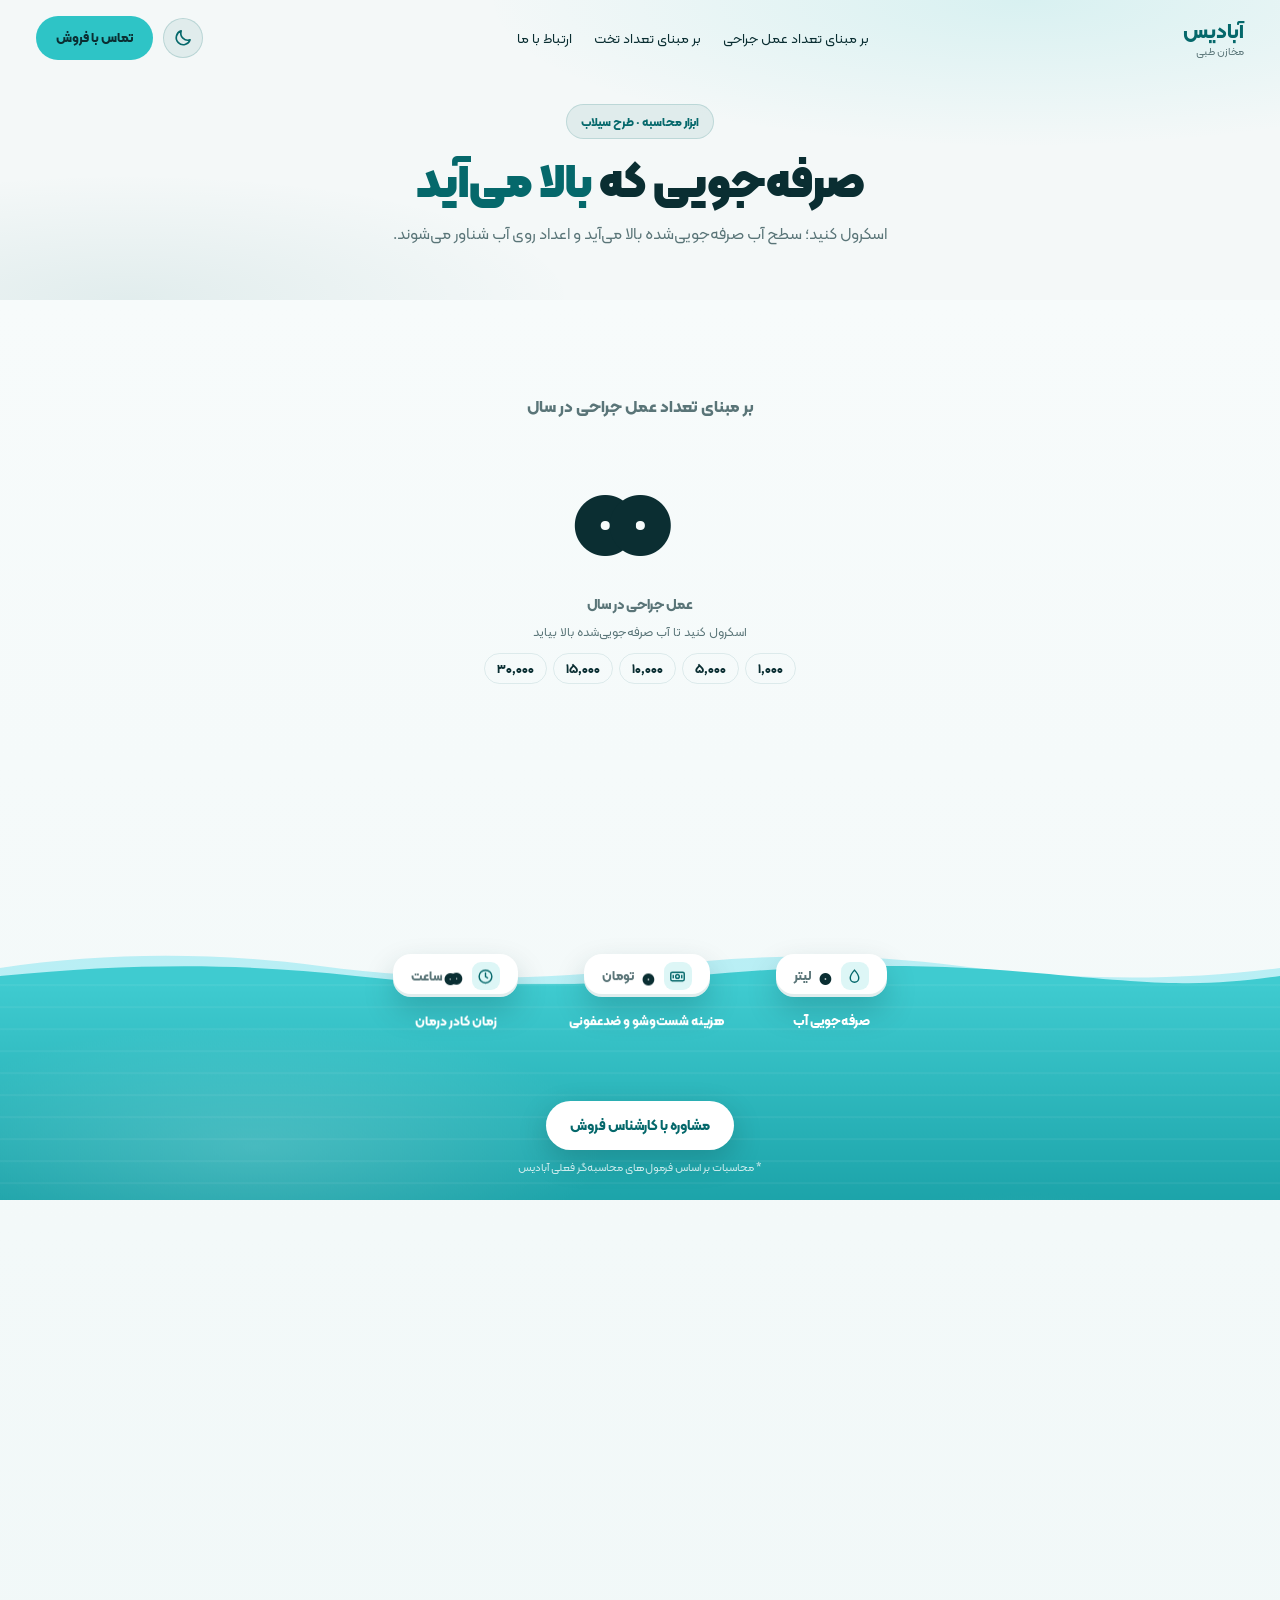
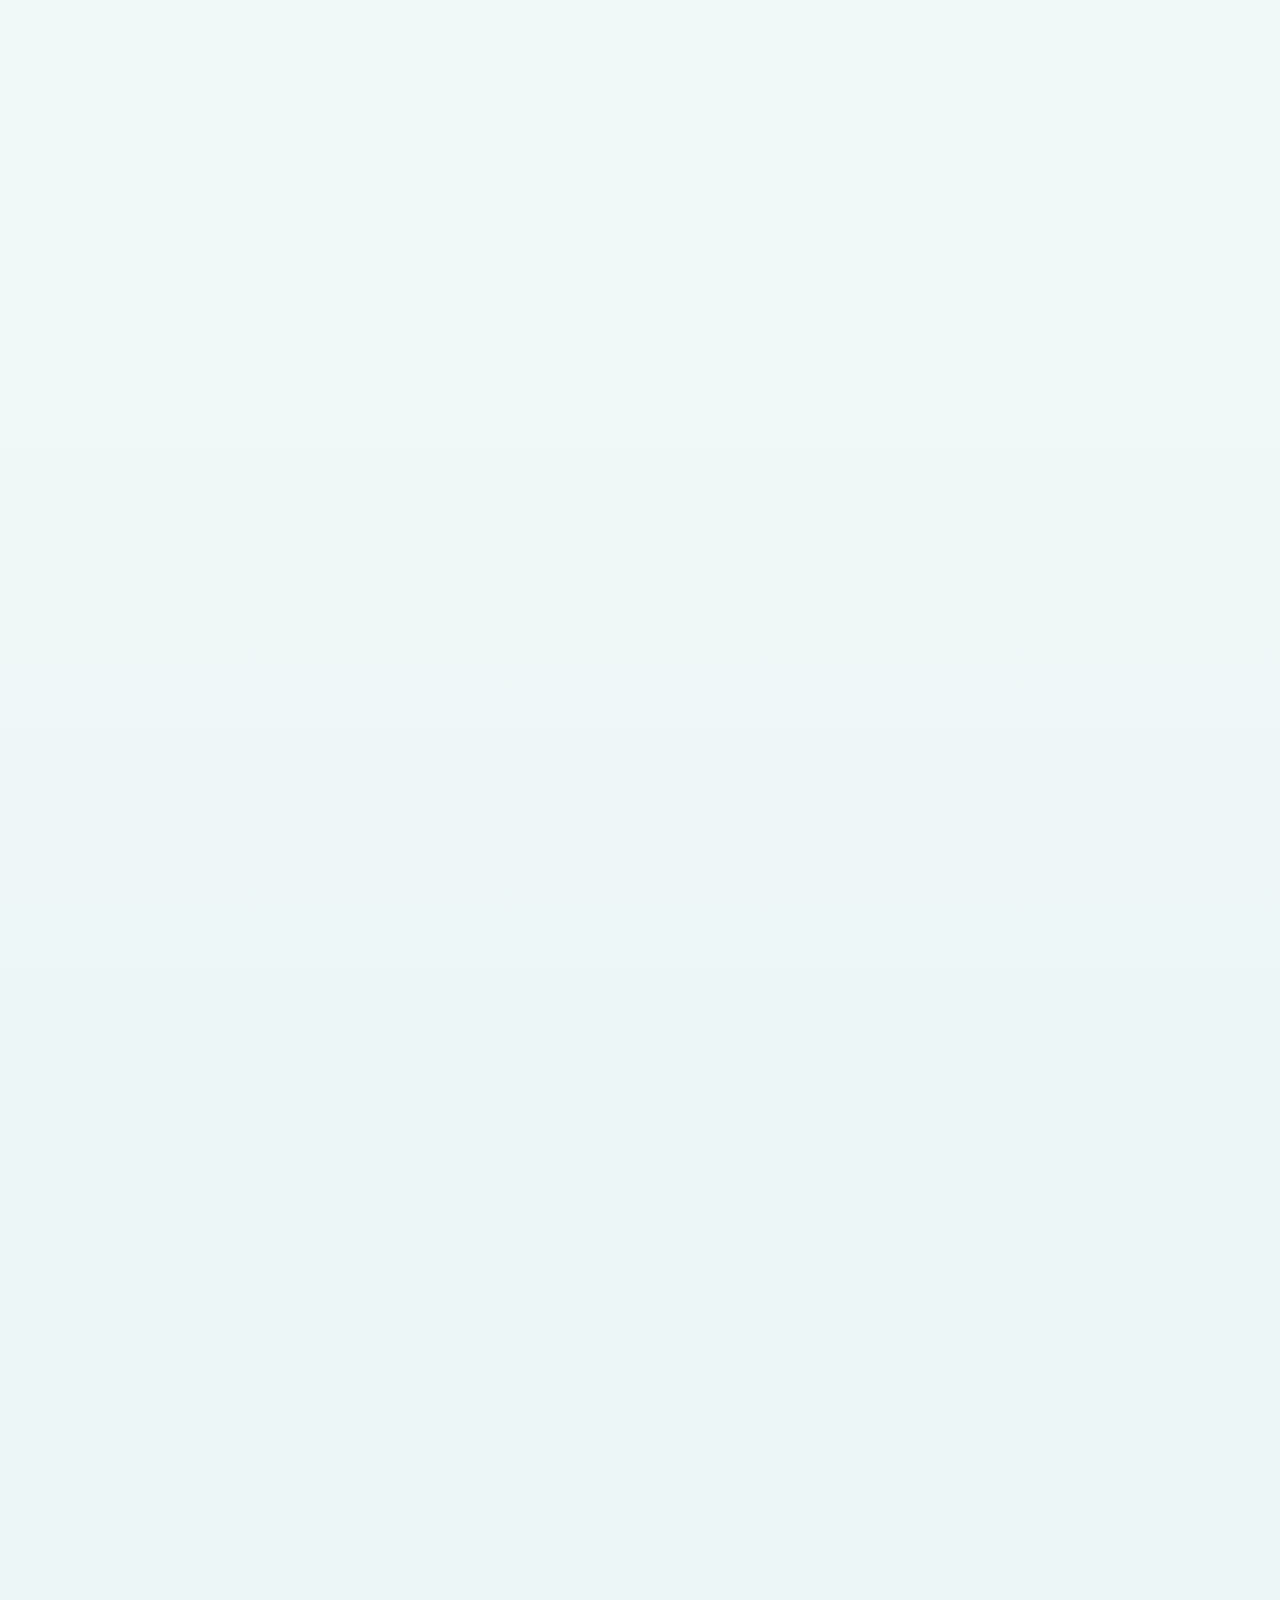
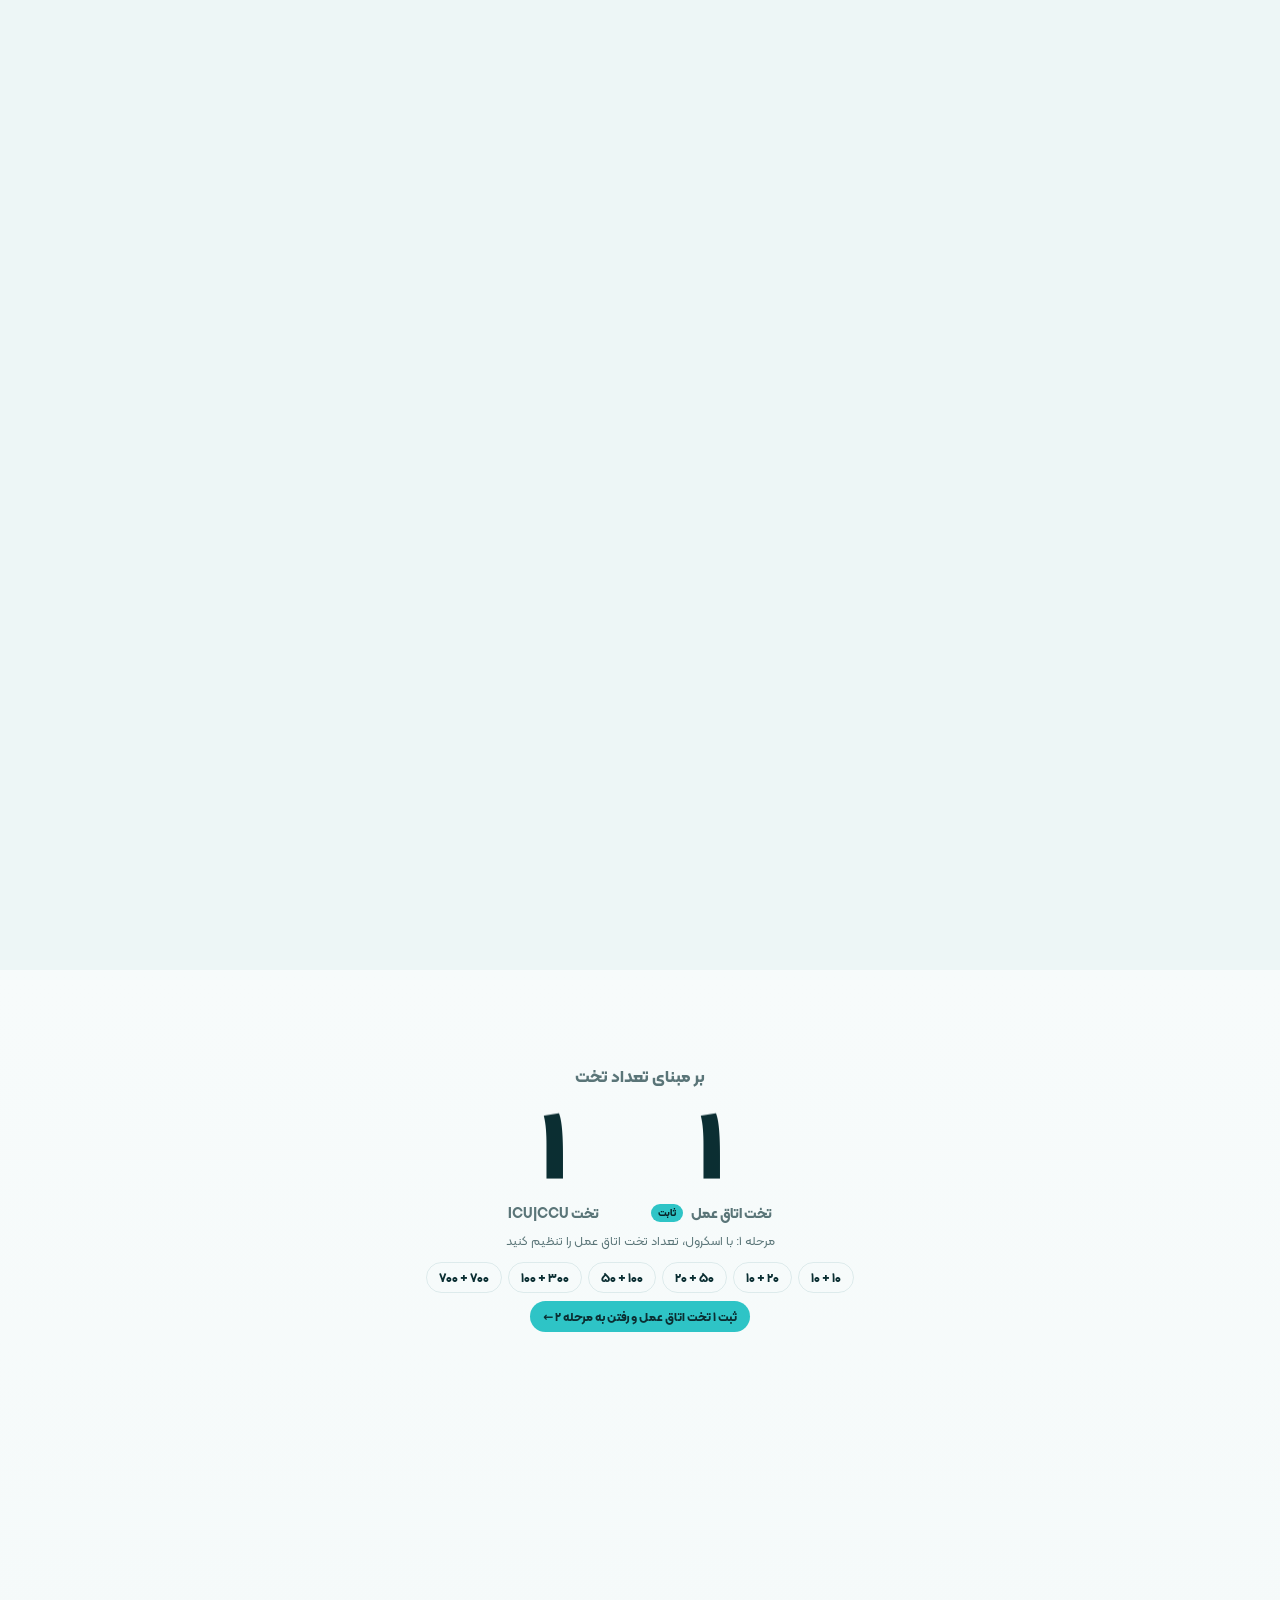
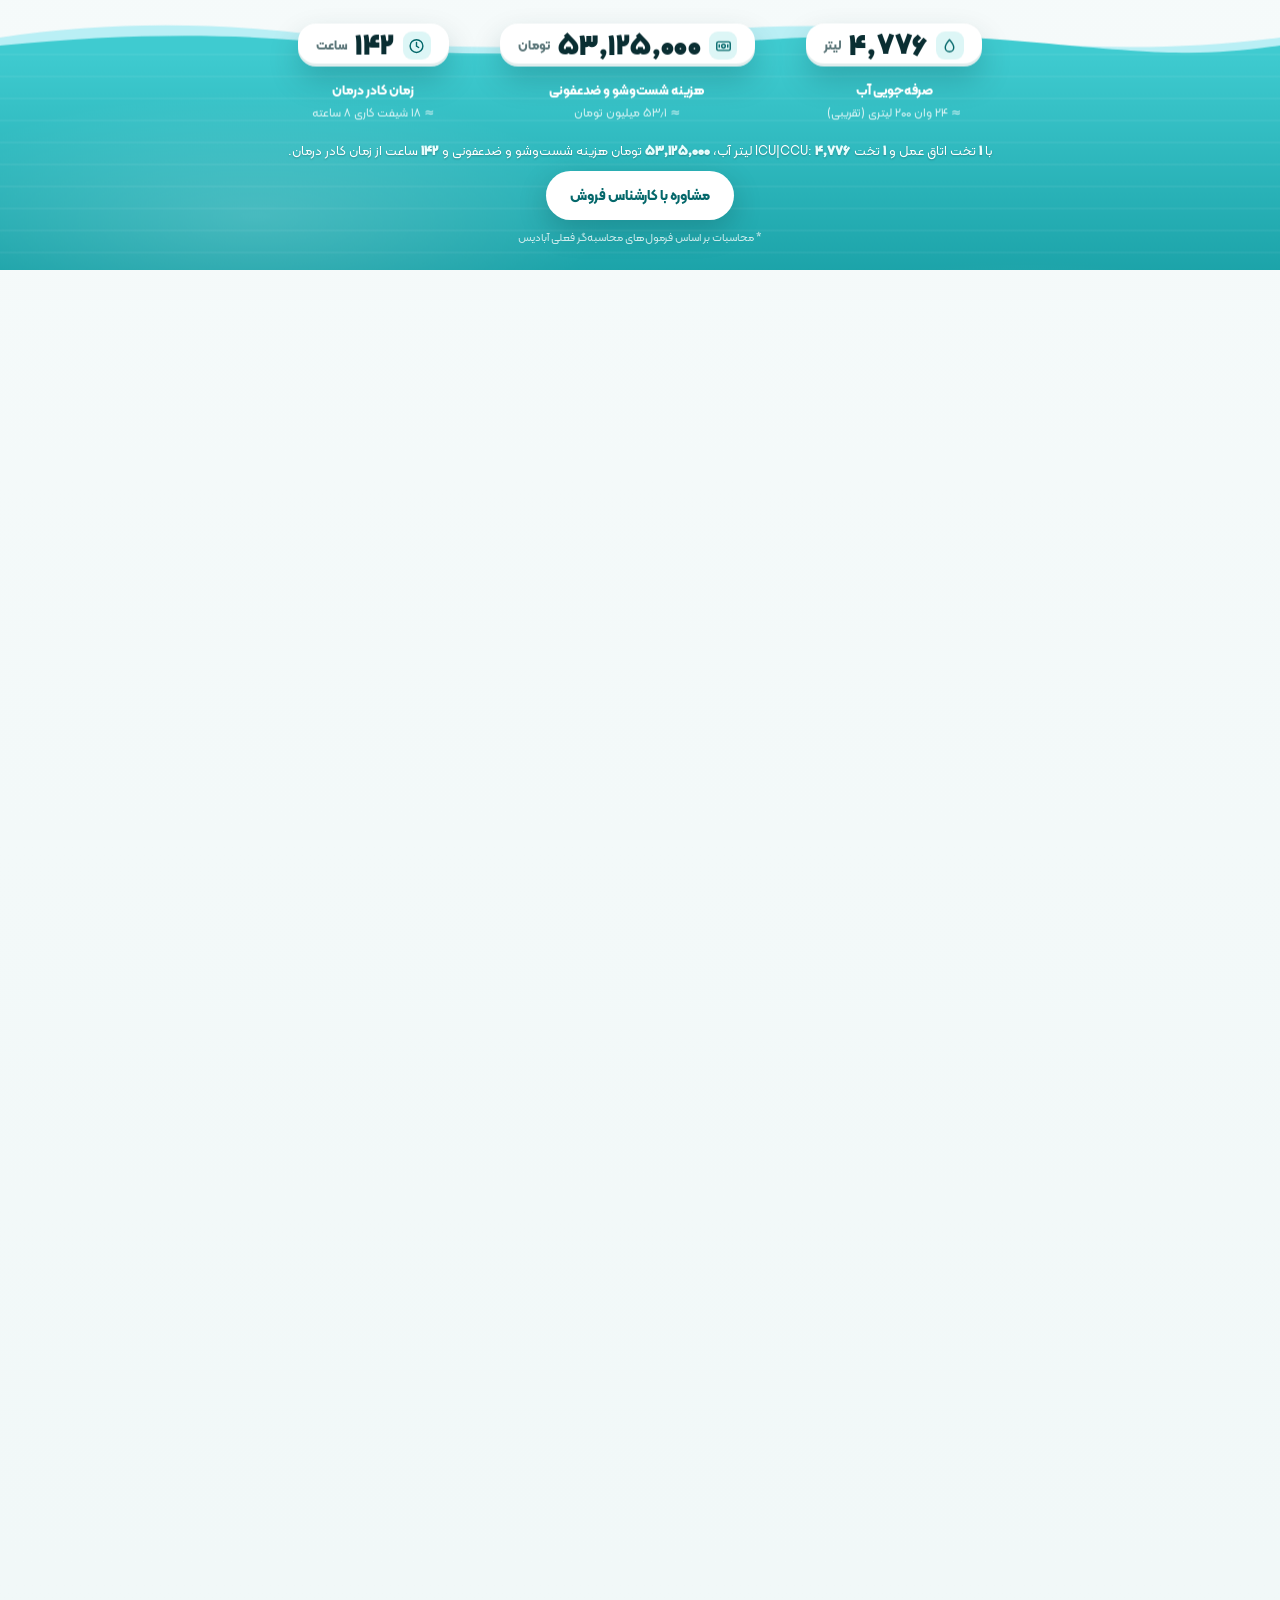
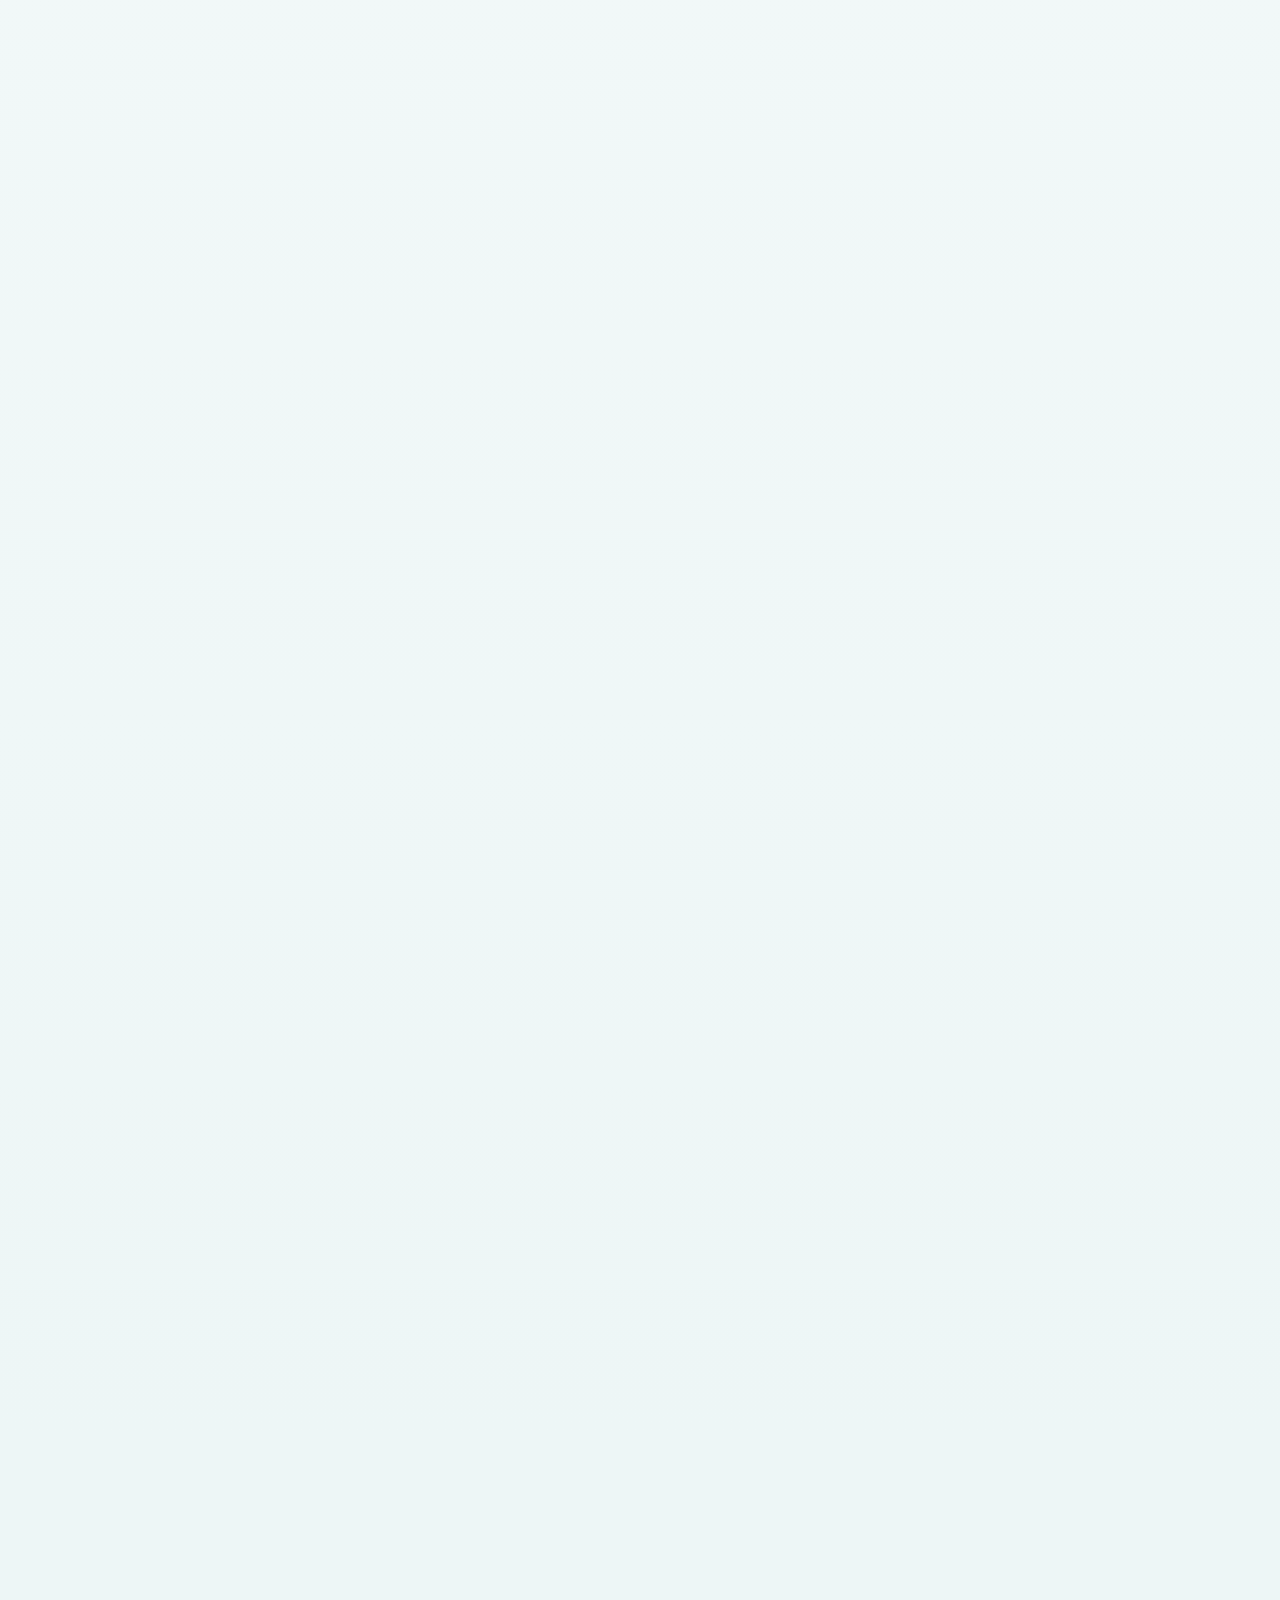
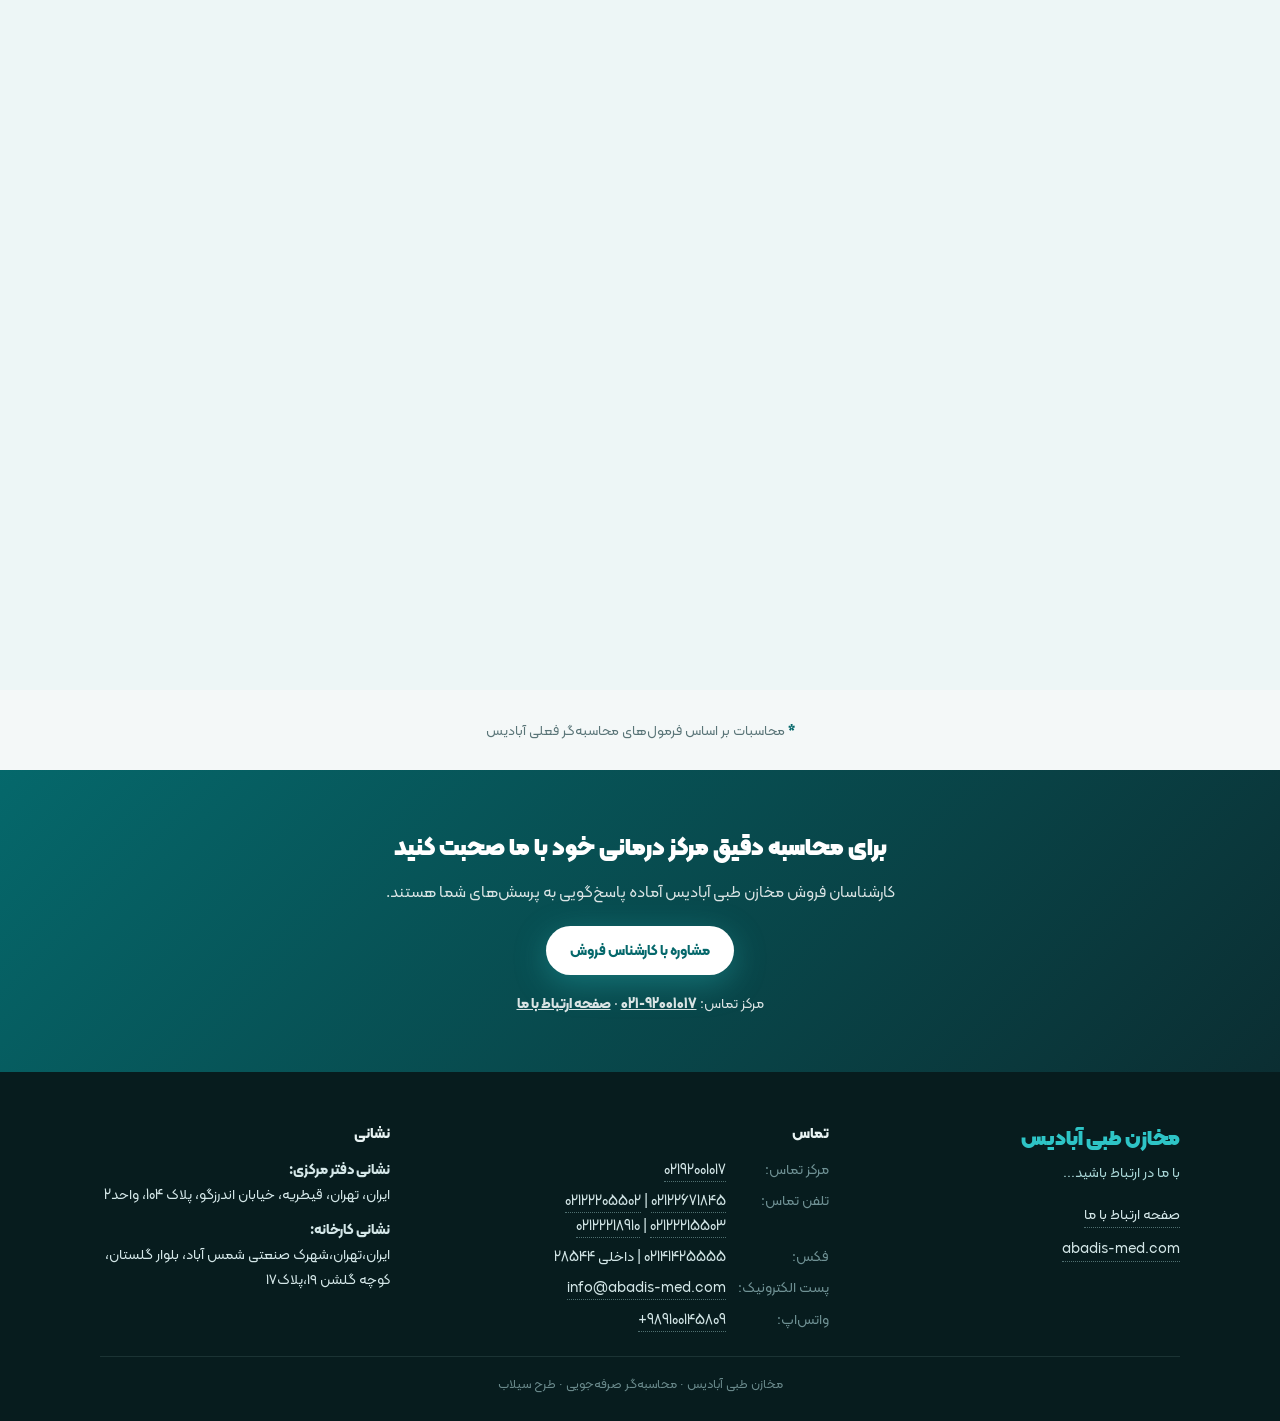
==== flood/index.html @ b5ba3638 "Add scale and flood calculator designs" ====
<!DOCTYPE html>
<html lang="fa" dir="rtl">
<head>
  <meta charset="UTF-8" />
  <meta name="viewport" content="width=device-width, initial-scale=1, viewport-fit=cover" />
  <title>محاسبه‌گر صرفه‌جویی آبادیس — طرح سیلاب</title>
  <meta name="description" content="محاسبه‌گر صرفه‌جویی آبادیس (طرح سیلاب): با اسکرول، صرفه‌جویی در مصرف آب، هزینه شست‌وشو و ضدعفونی و زمان کادر درمان را ببینید." />
  <meta name="theme-color" content="#e8f3f3" />
  <script>
    (function () {
      var t = null;
      try { t = localStorage.getItem('abadis-theme'); } catch (e) {}
      if (t !== 'dark' && t !== 'light') t = (window.matchMedia && matchMedia('(prefers-color-scheme: dark)').matches) ? 'dark' : 'light';
      document.documentElement.setAttribute('data-theme', t);
    })();
  </script>
  <link rel="icon" type="image/png" sizes="32x32" href="../img/favicon-32.png" />
  <link rel="preload" href="../fonts/KalamehWeb-FaNum-Black.woff2" as="font" type="font/woff2" crossorigin />
  <link rel="preload" href="../fonts/KalamehWeb-FaNum-Regular.woff2" as="font" type="font/woff2" crossorigin />
  <link rel="stylesheet" href="../common/abadis-common.css" />
  <style>

    .fl-sec { background: linear-gradient(180deg, #f7fbfb 0%, #edf6f6 60%); }
    [data-theme="dark"] .fl-sec { background: linear-gradient(180deg, #071d20 0%, #0a2427 60%); }
    #calc1 .calc-track { height: 430vh; }
    #calc2 .calc-track { height: 680vh; }
    .calc-pin { padding: 0; }
    .fl-top { position: absolute; z-index: 1; top: 0; left: 0; right: 0; padding: 92px 24px 0; text-align: center; display: flex; flex-direction: column; align-items: center; gap: 2px; }
    .fl-top h2 { font-size: 1.05rem; font-weight: 800; color: var(--muted); }
    .fl-big { display: flex; justify-content: center; align-items: baseline; gap: 4vw; }
    .fl-big .odo { font-size: clamp(4.6rem, 11vw, 9rem); color: var(--teal-dark); line-height: var(--cell); }
    [data-theme="dark"] .fl-big .odo { color: #e6f3f3; }
    #calc2 .fl-big .odo { font-size: clamp(3rem, 7vw, 5.6rem); }
    .fl-in { display: flex; flex-direction: column; align-items: center; transition: opacity .3s; }
    .fl-in.idle { opacity: .45; }
    .fl-in .lb { font-size: .9rem; font-weight: 800; color: var(--muted); display: inline-flex; gap: 8px; align-items: center; }
    .fl-in .hold { font-size: .62rem; font-weight: 800; background: var(--accent); color: #072326; border-radius: 999px; padding: 0 7px; opacity: 0; transition: opacity .3s; }
    .fl-in.held .hold { opacity: 1; }
    .fl-hint { font-size: .78rem; color: var(--muted); margin-top: 2px; }
    .fl-top .chips { margin-top: 8px; justify-content: center; max-width: 100%; }
    .fl-top .chip { background: transparent; }
    .fl-top .confirm { margin-top: 6px; }
    .sea { position: absolute; z-index: 2; left: 0; right: 0; top: 0; bottom: 0; transform: translateY(78%); transition: transform .5s cubic-bezier(.2,.75,.25,1); will-change: transform; pointer-events: none; }
    .sea .waves { position: absolute; left: -100%; top: -38px; width: 200%; height: 40px; animation: drift 9s linear infinite; }
    .sea .waves.w2 { animation-duration: 6s; animation-direction: reverse; top: -30px; }
    @keyframes drift { to { transform: translateX(50%); } }
    .sea .body { position: absolute; inset: 0; background: linear-gradient(180deg, #3fcbd0 0%, #149aa0 30%, #05686b 75%); }
    [data-theme="dark"] .sea .body { background: linear-gradient(180deg, #1aa6ab 0%, #0b6f74 30%, #043d40 75%); }
    .sea .body::before { content: ""; position: absolute; inset: 0; background: radial-gradient(40% 20% at 20% 18%, rgba(255,255,255,.16), transparent 70%), radial-gradient(30% 16% at 80% 34%, rgba(255,255,255,.10), transparent 70%), repeating-linear-gradient(180deg, rgba(255,255,255,.05) 0 2px, transparent 2px 22px); }
    .bubbles span { position: absolute; border-radius: 50%; border: 1.5px solid rgba(255,255,255,.5); animation: rise 7s ease-in infinite; }
    @keyframes rise { 0% { transform: translateY(40px); opacity: 0; } 20% { opacity: 1; } 100% { transform: translateY(-120px); opacity: 0; } }
    .floats { position: absolute; left: 0; right: 0; top: -30px; display: flex; justify-content: center; align-items: flex-start; gap: 4vw; padding: 0 20px; }
    .buoy { position: relative; display: flex; flex-direction: column; align-items: center; text-align: center; animation: bob 4.2s ease-in-out infinite; }
    .buoy:nth-child(2) { animation-delay: -1.4s; } .buoy:nth-child(3) { animation-delay: -2.8s; }
    @keyframes bob { 50% { transform: translateY(5px) rotate(-1deg); } }
    .buoy .tag { background: #fff; border-radius: 18px; padding: 6px 18px 4px; box-shadow: 0 14px 30px rgba(5,60,62,.22), inset 0 -3px 0 rgba(5,104,107,.12); display: flex; align-items: center; gap: 8px; white-space: nowrap; }
    [data-theme="dark"] .buoy .tag { background: #0f3337; box-shadow: 0 14px 30px rgba(0,0,0,.4), inset 0 0 0 1px rgba(46,196,198,.3); }
    .buoy .tag i { width: 28px; height: 28px; border-radius: 9px; display: grid; place-items: center; background: rgba(46,196,198,.16); color: var(--teal); flex: none; }
    [data-theme="dark"] .buoy .tag i { color: #2ec4c6; }
    .buoy .tag i svg { width: 17px; height: 17px; }
    .buoy .odo { font-size: 1.7rem; color: var(--ink); }
    [data-theme="dark"] .buoy .odo { color: #2ec4c6; }
    .buoy .u { font-size: .82rem; font-weight: 800; color: var(--muted); }
    .buoy .cap { margin-top: 12px; font-size: .84rem; font-weight: 800; color: #fff; }
    .buoy .eq { font-size: .76rem; color: rgba(255,255,255,.82); min-height: 1.3em; }
    .fl-foot { position: absolute; z-index: 3; left: 0; right: 0; bottom: 22px; display: flex; flex-direction: column; align-items: center; gap: 8px; padding: 0 16px; text-align: center; }
    .fl-sum { font-size: .82rem; color: #fff; max-width: 720px; line-height: 1.7; text-shadow: 0 1px 2px rgba(0,0,0,.25); }
    .fl-sum b { font-weight: 900; color: #e9fdfd; }
    .fl-foot .hero-btn { background: #fff; color: #05686b; box-shadow: 0 10px 30px rgba(0,0,0,.18); }
    [data-theme="dark"] .fl-foot .hero-btn { background: #2ec4c6; color: #072326; }
    .fl-foot .note { font-size: .7rem; color: rgba(255,255,255,.78); }
    @media (max-width: 860px) {
      .fl-top { padding-top: 70px; padding-left: 12px; padding-right: 12px; }
      .fl-top h2 { font-size: .84rem; }
      .fl-big .odo { font-size: 4.4rem; }
      #calc2 .fl-big .odo { font-size: 2.7rem; }
      .fl-big { gap: 26px; }
      .fl-in .lb { font-size: .72rem; }
      .fl-hint { font-size: .68rem; }
      .floats { gap: 6px; padding: 0 6px; top: -38px; }
      .buoy .tag { flex-direction: column; gap: 0; padding: 5px 10px 3px; border-radius: 14px; }
      .buoy .tag i { display: none; }
      .buoy .odo { font-size: 1.02rem; }
      .buoy .u { font-size: .6rem; }
      .buoy .cap { margin-top: 8px; font-size: .62rem; }
      .buoy .eq { font-size: .56rem; }
      .fl-foot { bottom: 14px; gap: 6px; }
      .fl-sum { font-size: .66rem; line-height: 1.6; }
      .fl-foot .hero-btn { padding: 10px 20px; font-size: .82rem; }
      .fl-foot .note { font-size: .6rem; }
    }
    @media (prefers-reduced-motion: reduce) { .sea { transition: none; } }

  </style>
</head>
<body>

  <header class="header" id="header">
    <a class="logo" href="#top">آبادیس<span>مخازن طبی</span></a>
    <nav class="nav">
      <a href="#calc1">بر مبنای تعداد عمل جراحی</a>
      <a href="#calc2">بر مبنای تعداد تخت</a>
      <a href="#contact">ارتباط با ما</a>
    </nav>
    <div class="header-actions">
      <button class="theme-toggle" id="themeToggle" type="button" aria-label="حالت شب" title="حالت شب" aria-pressed="false">
        <svg class="i-moon" viewBox="0 0 24 24" fill="none" stroke="currentColor" stroke-width="2" stroke-linecap="round" stroke-linejoin="round" aria-hidden="true"><path d="M20.5 14.2A8.5 8.5 0 0 1 9.8 3.5a8.5 8.5 0 1 0 10.7 10.7z"/></svg>
        <svg class="i-sun" viewBox="0 0 24 24" fill="none" stroke="currentColor" stroke-width="2" stroke-linecap="round" aria-hidden="true"><circle cx="12" cy="12" r="4.2"/><path d="M12 2.5v2.2M12 19.3v2.2M2.5 12h2.2M19.3 12h2.2M5.3 5.3l1.6 1.6M17.1 17.1l1.6 1.6M5.3 18.7l1.6-1.6M17.1 6.9l1.6-1.6"/></svg>
      </button>
      <a class="header-cta" href="tel:02192001017">تماس با فروش</a>
    </div>
  </header>

  <section class="intro" id="top">
    <div class="eyebrow">ابزار محاسبه · طرح سیلاب</div>
    <h1>صرفه‌جویی که <em>بالا می‌آید</em></h1>
    <p>اسکرول کنید؛ سطح آب صرفه‌جویی‌شده بالا می‌آید و اعداد روی آب شناور می‌شوند.</p>
  </section>

  <section class="calc fl-sec" id="calc1" aria-labelledby="calc1-t">
    <div class="calc-track"><div class="calc-pin">
      <div class="fl-top"><h2 id="calc1-t">بر مبنای تعداد عمل جراحی در سال</h2><div class="fl-big"><div class="fl-in"><span class="odo" data-odo="n" data-digits="5"></span><span class="lb">عمل جراحی در سال</span></div></div><p class="fl-hint" data-hint>اسکرول کنید تا آب صرفه‌جویی‌شده بالا بیاید</p><div class="chips" role="group" aria-label="مقادیر آماده">
              <button class="chip" type="button" data-n="1000">۱٬۰۰۰</button>
              <button class="chip" type="button" data-n="5000">۵٬۰۰۰</button>
              <button class="chip" type="button" data-n="10000">۱۰٬۰۰۰</button>
              <button class="chip" type="button" data-n="15000">۱۵٬۰۰۰</button>
              <button class="chip" type="button" data-n="30000">۳۰٬۰۰۰</button>
            </div></div>
      <div class="sea" aria-hidden="false">
        <svg class="waves" viewBox="0 0 2880 40" preserveAspectRatio="none" aria-hidden="true"><path d="M0 22 C120 6 240 6 360 20 S600 36 720 22 S960 6 1080 20 S1320 36 1440 22 C1560 6 1680 6 1800 20 S2040 36 2160 22 S2400 6 2520 20 S2760 36 2880 22 V40 H0 Z" fill="#7fe3f0" opacity=".5"/></svg>
        <svg class="waves w2" viewBox="0 0 2880 40" preserveAspectRatio="none" aria-hidden="true"><path d="M0 22 C160 8 280 10 400 22 S640 34 780 22 S1040 8 1180 20 S1360 32 1440 22 C1600 8 1720 10 1840 22 S2080 34 2220 22 S2480 8 2620 20 S2800 32 2880 22 V40 H0 Z" fill="#3fcbd0"/></svg>
        <div class="body"></div>
        <div class="bubbles" aria-hidden="true"><span style="width:14px;height:14px;left:12%;top:40%"></span><span style="width:8px;height:8px;left:16%;top:32%;animation-delay:-2s"></span><span style="width:10px;height:10px;right:18%;top:44%;animation-delay:-4s"></span><span style="width:6px;height:6px;right:22%;top:36%;animation-delay:-1s"></span><span style="width:12px;height:12px;left:46%;top:52%;animation-delay:-5s"></span></div>
        <div class="floats">
          <div class="buoy"><div class="tag"><i><svg viewBox="0 0 24 24" fill="none" stroke="currentColor" stroke-width="2" stroke-linejoin="round"><path d="M12 3s6 6.6 6 11a6 6 0 0 1-12 0c0-4.4 6-11 6-11z"/></svg></i><span class="odo" data-odo="water" data-digits="7"></span><span class="u">لیتر</span></div><span class="cap">صرفه‌جویی آب</span><span class="eq" data-sub="tubs"></span></div>
          <div class="buoy"><div class="tag"><i><svg viewBox="0 0 24 24" fill="none" stroke="currentColor" stroke-width="2" stroke-linejoin="round"><rect x="2.5" y="6" width="19" height="12" rx="2"/><circle cx="12" cy="12" r="2.6"/><path d="M6 9.5v5M18 9.5v5"/></svg></i><span class="odo" data-odo="cost" data-digits="13"></span><span class="u">تومان</span></div><span class="cap">هزینه شست‌وشو و ضدعفونی</span><span class="eq" data-sub="read"></span></div>
          <div class="buoy"><div class="tag"><i><svg viewBox="0 0 24 24" fill="none" stroke="currentColor" stroke-width="2" stroke-linecap="round"><circle cx="12" cy="12" r="9"/><path d="M12 7v5l3 2"/></svg></i><span class="odo" data-odo="hours" data-digits="6"></span><span class="u">ساعت</span></div><span class="cap">زمان کادر درمان</span><span class="eq" data-sub="shifts"></span></div>
        </div>
      </div>
      <div class="fl-foot"><p class="fl-sum" data-sum></p><a class="hero-btn" href="tel:02192001017">مشاوره با کارشناس فروش</a><p class="note">* محاسبات بر اساس فرمول‌های محاسبه‌گر فعلی آبادیس</p></div>
    </div></div>
  </section>

  <section class="calc fl-sec" id="calc2" aria-labelledby="calc2-t">
    <div class="calc-track"><div class="calc-pin">
      <div class="fl-top"><h2 id="calc2-t">بر مبنای تعداد تخت</h2><div class="fl-big"><div class="fl-in" data-ch="a"><span class="odo" data-odo="a" data-digits="3"></span><span class="lb">تخت اتاق عمل <span class="hold">ثابت</span></span></div><div class="fl-in" data-ch="b"><span class="odo" data-odo="b" data-digits="3"></span><span class="lb">تخت ICU|CCU</span></div></div><p class="fl-hint" data-hint>مرحله ۱: با اسکرول، تعداد تخت اتاق عمل را تنظیم کنید</p><div class="chips" role="group" aria-label="ترکیب‌های آماده (تخت اتاق عمل + ICU|CCU)">
              <button class="chip" type="button" data-a="10" data-b="10">۱۰ + ۱۰</button>
              <button class="chip" type="button" data-a="20" data-b="10">۲۰ + ۱۰</button>
              <button class="chip" type="button" data-a="50" data-b="20">۵۰ + ۲۰</button>
              <button class="chip" type="button" data-a="100" data-b="50">۱۰۰ + ۵۰</button>
              <button class="chip" type="button" data-a="300" data-b="100">۳۰۰ + ۱۰۰</button>
              <button class="chip" type="button" data-a="700" data-b="700">۷۰۰ + ۷۰۰</button>
            </div><button class="confirm" type="button" data-confirm hidden></button></div>
      <div class="sea" aria-hidden="false">
        <svg class="waves" viewBox="0 0 2880 40" preserveAspectRatio="none" aria-hidden="true"><path d="M0 22 C120 6 240 6 360 20 S600 36 720 22 S960 6 1080 20 S1320 36 1440 22 C1560 6 1680 6 1800 20 S2040 36 2160 22 S2400 6 2520 20 S2760 36 2880 22 V40 H0 Z" fill="#7fe3f0" opacity=".5"/></svg>
        <svg class="waves w2" viewBox="0 0 2880 40" preserveAspectRatio="none" aria-hidden="true"><path d="M0 22 C160 8 280 10 400 22 S640 34 780 22 S1040 8 1180 20 S1360 32 1440 22 C1600 8 1720 10 1840 22 S2080 34 2220 22 S2480 8 2620 20 S2800 32 2880 22 V40 H0 Z" fill="#3fcbd0"/></svg>
        <div class="body"></div>
        <div class="bubbles" aria-hidden="true"><span style="width:14px;height:14px;left:12%;top:40%"></span><span style="width:8px;height:8px;left:16%;top:32%;animation-delay:-2s"></span><span style="width:10px;height:10px;right:18%;top:44%;animation-delay:-4s"></span><span style="width:6px;height:6px;right:22%;top:36%;animation-delay:-1s"></span><span style="width:12px;height:12px;left:46%;top:52%;animation-delay:-5s"></span></div>
        <div class="floats">
          <div class="buoy"><div class="tag"><i><svg viewBox="0 0 24 24" fill="none" stroke="currentColor" stroke-width="2" stroke-linejoin="round"><path d="M12 3s6 6.6 6 11a6 6 0 0 1-12 0c0-4.4 6-11 6-11z"/></svg></i><span class="odo" data-odo="water" data-digits="7"></span><span class="u">لیتر</span></div><span class="cap">صرفه‌جویی آب</span><span class="eq" data-sub="tubs"></span></div>
          <div class="buoy"><div class="tag"><i><svg viewBox="0 0 24 24" fill="none" stroke="currentColor" stroke-width="2" stroke-linejoin="round"><rect x="2.5" y="6" width="19" height="12" rx="2"/><circle cx="12" cy="12" r="2.6"/><path d="M6 9.5v5M18 9.5v5"/></svg></i><span class="odo" data-odo="cost" data-digits="11"></span><span class="u">تومان</span></div><span class="cap">هزینه شست‌وشو و ضدعفونی</span><span class="eq" data-sub="read"></span></div>
          <div class="buoy"><div class="tag"><i><svg viewBox="0 0 24 24" fill="none" stroke="currentColor" stroke-width="2" stroke-linecap="round"><circle cx="12" cy="12" r="9"/><path d="M12 7v5l3 2"/></svg></i><span class="odo" data-odo="hours" data-digits="6"></span><span class="u">ساعت</span></div><span class="cap">زمان کادر درمان</span><span class="eq" data-sub="shifts"></span></div>
        </div>
      </div>
      <div class="fl-foot"><p class="fl-sum" data-sum></p><a class="hero-btn" href="tel:02192001017">مشاوره با کارشناس فروش</a><p class="note">* محاسبات بر اساس فرمول‌های محاسبه‌گر فعلی آبادیس</p></div>
    </div></div>
  </section>

  <p class="foot-note"><b>*</b> محاسبات بر اساس فرمول‌های محاسبه‌گر فعلی آبادیس</p>

  <section class="cta-band">
    <h2>برای محاسبه دقیق مرکز درمانی خود با ما صحبت کنید</h2>
    <p>کارشناسان فروش مخازن طبی آبادیس آماده پاسخ‌گویی به پرسش‌های شما هستند.</p>
    <a class="hero-btn" href="tel:02192001017">مشاوره با کارشناس فروش</a>
    <p class="cta-sub">مرکز تماس: <a href="tel:02192001017" dir="ltr">021-92001017</a> · <a href="https://abadis-med.com/ارتباط-با-ما/" target="_blank" rel="noopener">صفحه ارتباط با ما</a></p>
  </section>

  <footer class="site-footer" id="contact">
    <div class="foot-inner">
      <div class="foot-brand">
        <strong>مخازن طبی آبادیس</strong>
        <span>با ما در ارتباط باشید...</span>
        <div style="margin-top:16px;display:flex;flex-direction:column;gap:8px;align-items:flex-start">
          <a href="https://abadis-med.com/ارتباط-با-ما/" target="_blank" rel="noopener">صفحه ارتباط با ما</a>
          <a href="https://abadis-med.com/" target="_blank" rel="noopener">abadis-med.com</a>
        </div>
      </div>
      <div>
        <h3>تماس</h3>
        <dl>
          <dt>مرکز تماس:</dt><dd><a href="tel:+982192001017" dir="ltr">02192001017</a></dd>
          <dt>تلفن تماس:</dt><dd><a href="tel:+982122671845" dir="ltr">02122671845</a> | <a href="tel:+982122205502" dir="ltr">02122205502</a><br><a href="tel:+982122215503" dir="ltr">02122215503</a> | <a href="tel:+982122218910" dir="ltr">02122218910</a></dd>
          <dt>فکس:</dt><dd><span dir="ltr">02141425555</span> | داخلی 28544</dd>
          <dt>پست الکترونیک:</dt><dd><a href="mailto:info@abadis-med.com">info@abadis-med.com</a></dd>
          <dt>واتس‌اپ:</dt><dd><a href="https://wa.me/989100145809" target="_blank" rel="noopener" dir="ltr">+989100145809</a></dd>
        </dl>
      </div>
      <div>
        <h3>نشانی</h3>
        <p><b>نشانی دفتر مرکزی:</b><br>ایران، تهران، قیطریه، خیابان اندرزگو، پلاک 104، واحد2</p>
        <p><b>نشانی کارخانه:</b><br>ایران،تهران،شهرک صنعتی شمس آباد، بلوار گلستان، کوچه گلشن ۱۹،پلاک۱۷</p>
      </div>
    </div>
    <div class="foot-copy">مخازن طبی آبادیس · محاسبه‌گر صرفه‌جویی · طرح سیلاب</div>
  </footer>

  <script src="../common/abadis-common.js"></script>
  <script>

    (() => {
      const A = Abadis, fa = A.fa;
      function setup(root, kind) {
        const sea = root.querySelector('.sea'), sum = root.querySelector('[data-sum]'), hint = root.querySelector('[data-hint]');
        const sub = {}; root.querySelectorAll('[data-sub]').forEach((e) => { sub[e.dataset.sub] = e; });
        const chA = root.querySelector('[data-ch="a"]'), chB = root.querySelector('[data-ch="b"]');
        return A.createCalc(root, kind, (s) => {
          const f = kind === 'surgery' ? s.fr.input : s.fr.water;
          const mob = innerWidth <= 860;
          const lo = mob ? 30 : 24, hi = mob ? 57 : 60;   // water height in % of screen
          const level = lo + (hi - lo) * Math.min(1, f);
          sea.style.transform = 'translateY(' + (100 - level).toFixed(2) + '%)';
          sub.tubs.textContent = s.W > 0 ? '≈ ' + fa(s.W / 200) + ' وان ۲۰۰ لیتری (تقریبی)' : '';
          sub.read.textContent = s.C >= 1e6 ? '≈ ' + A.readableToman(s.C) : '';
          sub.shifts.textContent = s.H > 0 ? '≈ ' + fa(s.H / 8) + ' شیفت کاری ۸ ساعته' : '';
          if (kind === 'surgery') {
            sum.innerHTML = s.disp.n > 0 ? 'با <b>' + fa(s.disp.n) + '</b> عمل جراحی در سال: <b>' + fa(s.W) + '</b> لیتر آب، <b>' + fa(s.C) + '</b> تومان هزینه شست‌وشو و ضدعفونی و <b>' + fa(s.H) + '</b> ساعت از زمان کادر درمان.' : '';
          } else {
            chA.classList.toggle('idle', s.phase === 'b'); chB.classList.toggle('idle', s.phase === 'a');
            chA.classList.toggle('held', s.phase === 'b' || s.lockedA != null);
            hint.textContent = s.phase === 'a' ? (s.lockedA != null ? 'تخت اتاق عمل روی ' + fa(s.lockedA) + ' ثابت است' : 'مرحله ۱: با اسکرول، تعداد تخت اتاق عمل را تنظیم کنید') : 'مرحله ۲: با اسکرول، تعداد تخت ICU|CCU را تنظیم کنید';
            sum.innerHTML = (s.disp.a + s.disp.b) > 0 ? 'با <b>' + fa(s.disp.a) + '</b> تخت اتاق عمل و <b>' + fa(s.disp.b) + '</b> تخت ICU|CCU: <b>' + fa(s.W) + '</b> لیتر آب، <b>' + fa(s.C) + '</b> تومان هزینه شست‌وشو و ضدعفونی و <b>' + fa(s.H) + '</b> ساعت از زمان کادر درمان.' : '';
          }
        });
      }
      setup(document.getElementById('calc1'), 'surgery');
      setup(document.getElementById('calc2'), 'beds');
      A.start();
    })();

  </script>
</body>
</html>
---- common/abadis-common.css ----
/* Shared base for the alternative calculator designs (template identity: RTL, Kalameh, teal) */
@font-face { font-family: "Kalameh"; src: url("../fonts/KalamehWeb-FaNum-Regular.woff2") format("woff2"); font-weight: 400 600; font-display: swap; }
@font-face { font-family: "Kalameh"; src: url("../fonts/KalamehWeb-FaNum-Bold.woff2") format("woff2"); font-weight: 700 800; font-display: swap; }
@font-face { font-family: "Kalameh"; src: url("../fonts/KalamehWeb-FaNum-Black.woff2") format("woff2"); font-weight: 900; font-display: swap; }

:root {
  --teal: #05686b; --teal-dark: #0b2e32; --accent: #2ec4c6; --ink: #0a2e32; --muted: #5a7578; --bg: #f4f8f8;
  --card: #fff; --card-b: rgba(5,104,107,0.10); --shadow: 0 10px 40px rgba(11,46,50,.07);
  --font: "Kalameh", Tahoma, system-ui, sans-serif;
  color-scheme: light;
}
[data-theme="dark"] { color-scheme: dark; --ink: #e6f3f3; --muted: #9dbdbf; --bg: #071d20; --card: #0d2a2e; --card-b: rgba(46,196,198,0.16); --shadow: 0 10px 40px rgba(0,0,0,.3); }
* { box-sizing: border-box; margin: 0; padding: 0; }
html { scroll-behavior: smooth; }
body { font-family: var(--font); color: var(--ink); line-height: 1.75; background: var(--bg); }
.sr-only { position: absolute; width: 1px; height: 1px; overflow: hidden; clip: rect(0 0 0 0); white-space: nowrap; }

/* header (template) */
.header { position: fixed; top: 0; left: 0; right: 0; z-index: 100; display: flex; align-items: center; justify-content: space-between; padding: 16px 36px; transition: background .35s, box-shadow .35s; }
.header.scrolled { background: rgba(11,46,50,0.94); backdrop-filter: blur(14px); -webkit-backdrop-filter: blur(14px); box-shadow: 0 4px 24px rgba(11,46,50,0.12); }
.logo { color: var(--teal); font-weight: 800; font-size: 1.3rem; text-decoration: none; line-height: 1.3; transition: color .3s; }
.logo span { display: block; font-size: 0.68rem; font-weight: 500; color: var(--muted); }
.nav { display: flex; gap: 22px; }
.nav a { color: var(--ink); font-size: 0.86rem; font-weight: 500; text-decoration: none; transition: color .2s; }
.nav a:hover { color: var(--teal); }
.header.scrolled .logo, [data-theme="dark"] .logo { color: #2ec4c6; }
.header.scrolled .logo span, [data-theme="dark"] .logo span { color: rgba(168,213,214,0.7); }
.header.scrolled .nav a, [data-theme="dark"] .nav a { color: rgba(255,255,255,0.85); }
.header.scrolled .nav a:hover { color: #2ec4c6; }
[data-theme="dark"] .header.scrolled { background: rgba(5,22,24,0.92); box-shadow: 0 4px 24px rgba(0,0,0,0.35); }
.header-actions { display: flex; align-items: center; gap: 10px; }
.header-cta { text-decoration: none; display: inline-block; background: #2ec4c6; color: #0b2e32; padding: 10px 20px; border-radius: 999px; font-weight: 700; font-size: 0.84rem; }
.theme-toggle { position: relative; width: 40px; height: 40px; border-radius: 50%; flex: none; display: grid; place-items: center; cursor: pointer; font-family: inherit; background: rgba(5,104,107,0.08); color: var(--teal); border: 1px solid rgba(5,104,107,0.18); transition: background .3s, color .3s, border-color .3s, transform .2s; }
.theme-toggle:hover { transform: translateY(-1px); border-color: var(--teal); }
.theme-toggle:focus-visible, .chip:focus-visible, .confirm:focus-visible { outline: 2px solid var(--accent); outline-offset: 3px; }
.theme-toggle svg { position: absolute; width: 20px; height: 20px; transition: transform .45s cubic-bezier(.3,1.4,.5,1), opacity .3s; }
.theme-toggle .i-sun { opacity: 0; transform: rotate(-90deg) scale(.5); }
[data-theme="dark"] .theme-toggle .i-sun { opacity: 1; transform: none; }
[data-theme="dark"] .theme-toggle .i-moon { opacity: 0; transform: rotate(90deg) scale(.5); }
.header.scrolled .theme-toggle, [data-theme="dark"] .theme-toggle { background: rgba(46,196,198,0.10); color: #2ec4c6; border-color: rgba(46,196,198,0.28); }
@media (max-width: 860px) {
  .nav { display: none; }
  .header { padding: 10px 16px; }
  .header-cta { padding: 8px 16px; font-size: .8rem; }
  .theme-toggle { width: 36px; height: 36px; }
  .theme-toggle svg { width: 18px; height: 18px; }
  .header-actions { gap: 8px; }
}

/* intro band for alternative pages */
.intro { padding: 104px 20px 34px; text-align: center; background:
  radial-gradient(60% 70% at 80% 0%, rgba(46,196,198,0.14), transparent 70%), radial-gradient(50% 60% at 10% 100%, rgba(5,104,107,0.08), transparent 70%), var(--bg); }
.intro .eyebrow { display: inline-flex; align-items: center; gap: 8px; background: rgba(5,104,107,0.08); color: var(--teal); border: 1px solid rgba(5,104,107,0.16); padding: 6px 14px; border-radius: 999px; font-size: .76rem; font-weight: 700; margin-bottom: 12px; }
[data-theme="dark"] .intro .eyebrow { background: rgba(46,196,198,0.10); color: #2ec4c6; border-color: rgba(46,196,198,0.26); }
.intro h1 { font-size: clamp(1.7rem, 4.6vw, 2.9rem); font-weight: 900; line-height: 1.3; margin-bottom: 8px; }
.intro h1 em { font-style: normal; color: var(--teal); }
[data-theme="dark"] .intro h1 em { color: #2ec4c6; }
.intro p { color: var(--muted); max-width: 560px; margin: 0 auto 18px; font-size: 1rem; }

/* buttons + chips */
.hero-btn { display: inline-flex; align-items: center; gap: 8px; text-decoration: none; background: #2ec4c6; color: #0b2e32; padding: 12px 24px; border-radius: 999px; font-weight: 800; font-size: .9rem; border: none; cursor: pointer; font-family: inherit; box-shadow: 0 8px 32px rgba(46,196,198,0.35); transition: transform .3s, box-shadow .3s; white-space: nowrap; }
.hero-btn:hover { transform: translateY(-2px); box-shadow: 0 14px 40px rgba(46,196,198,0.5); }
.chips { display: flex; gap: 6px; flex-wrap: wrap; align-items: center; }
.chip { font-family: inherit; font-size: .78rem; font-weight: 700; padding: 4px 12px; border-radius: 999px; cursor: pointer; border: 1px solid var(--card-b); background: var(--card); color: var(--ink); transition: background .25s, color .25s, border-color .25s, transform .2s; white-space: nowrap; }
.chip:hover { border-color: var(--accent); transform: translateY(-1px); }
.chip.on { background: var(--teal); color: #fff; border-color: var(--teal); }
[data-theme="dark"] .chip.on { background: #2ec4c6; color: #072326; border-color: #2ec4c6; }
.confirm { font-family: inherit; font-weight: 800; font-size: .76rem; border: 0; border-radius: 999px; padding: 5px 13px; cursor: pointer; background: var(--accent); color: #0b2e32; }
.confirm[hidden] { display: none; }
@media (max-width: 860px) {
  .chips { flex-wrap: nowrap; overflow-x: auto; scrollbar-width: none; padding-bottom: 2px; }
  .chips::-webkit-scrollbar { display: none; }
  .chip { font-size: .72rem; padding: 3px 10px; }
}

/* scroll-driven section scaffold */
.calc { position: relative; }
.calc-track { position: relative; }
.calc-pin { position: sticky; top: 0; height: 100vh; height: 100svh; overflow: hidden; }

/* rolling digits (fixed roller: per-digit width, 1.2em cell, clipping window) */
.odo { --cell: 1.2em; display: inline-flex; direction: ltr; unicode-bidi: isolate; line-height: var(--cell); height: var(--cell); font-weight: 900; vertical-align: bottom; }
.odo-col { display: inline-block; position: relative; width: .62em; height: var(--cell); text-align: center; transition: width .55s cubic-bezier(.2,.75,.25,1), opacity .35s; }
.odo-col.off { opacity: 0; }
.odo-win { position: absolute; top: 0; bottom: 0; left: -.26em; right: -.26em; overflow: hidden; }
.odo-strip { display: block; transition: transform .55s cubic-bezier(.2,.75,.25,1); will-change: transform; }
.odo-strip span { display: block; height: var(--cell); line-height: var(--cell); white-space: nowrap; }
.odo-sep { display: inline-block; width: .34em; height: var(--cell); line-height: var(--cell); text-align: center; overflow: hidden; transition: width .35s, opacity .35s; }
.odo-sep.off { width: 0; opacity: 0; }
.no-anim *, .no-anim *::before, .no-anim *::after { transition: none !important; }

/* footnote, CTA band, footer (template) */
.foot-note { text-align: center; color: var(--muted); font-size: .86rem; padding: 28px 24px; background: var(--bg); }
.foot-note b { color: var(--teal); }
[data-theme="dark"] .foot-note b { color: #2ec4c6; }
.cta-band { background: linear-gradient(135deg, #05686b, #0b2e32); padding: 56px 24px; text-align: center; color: #fff; }
.cta-band h2 { font-size: 1.5rem; font-weight: 900; margin-bottom: 10px; }
.cta-band p { opacity: 0.85; margin-bottom: 20px; }
.cta-band .hero-btn { background: #fff; color: #05686b; }
.cta-sub { margin: 16px 0 0 !important; font-size: 0.9rem; }
.cta-sub a { color: #fff; font-weight: 700; }
[data-theme="dark"] .cta-band { background: linear-gradient(135deg, #0a4a4d, #082427); border-top: 1px solid rgba(46,196,198,0.14); }
[data-theme="dark"] .cta-band .hero-btn { background: #2ec4c6; color: #072326; }
footer.site-footer { background: #071c1e; text-align: right; padding: 48px 24px 26px; font-size: 0.9rem; color: #9fbcbe; }
[data-theme="dark"] footer.site-footer { background: #051517; }
.foot-inner { max-width: 1080px; margin: 0 auto; display: grid; grid-template-columns: 1.1fr 1.4fr 1fr; gap: 32px; }
@media (max-width: 800px) { .foot-inner { grid-template-columns: 1fr; gap: 22px; } }
.foot-brand strong { display: block; color: #2ec4c6; font-size: 1.3rem; font-weight: 900; }
.foot-brand span { display: block; color: #a8d5d6; margin-top: 4px; }
.site-footer h3 { color: #e8f3f3; font-size: 0.95rem; font-weight: 800; margin-bottom: 10px; }
.site-footer dl { display: grid; grid-template-columns: auto 1fr; gap: 6px 12px; }
.site-footer dt { color: #6f9194; font-weight: 600; white-space: nowrap; }
.site-footer dd { color: #d4e7e8; }
.site-footer a { color: #d4e7e8; text-decoration: none; border-bottom: 1px dotted rgba(168,213,214,.45); }
.site-footer a:hover { color: #2ec4c6; }
.site-footer p { color: #d4e7e8; margin-bottom: 10px; }
.foot-copy { max-width: 1080px; margin: 24px auto 0; padding-top: 16px; border-top: 1px solid rgba(168,213,214,.12); font-size: 0.8rem; color: #6a8a8c; text-align: center; }

.theme-anim, .theme-anim *, .theme-anim *::before, .theme-anim *::after {
  transition: background-color .45s ease, color .45s ease, border-color .45s ease, fill .45s ease, stroke .45s ease, box-shadow .45s ease, opacity .35s ease, transform .45s cubic-bezier(.3,1.4,.5,1) !important;
}
@media (prefers-reduced-motion: reduce) {
  html { scroll-behavior: auto; }
  *, *::before, *::after { animation: none !important; }
  .odo-strip, .odo-col, .odo-sep, .theme-toggle svg { transition: none !important; }
}
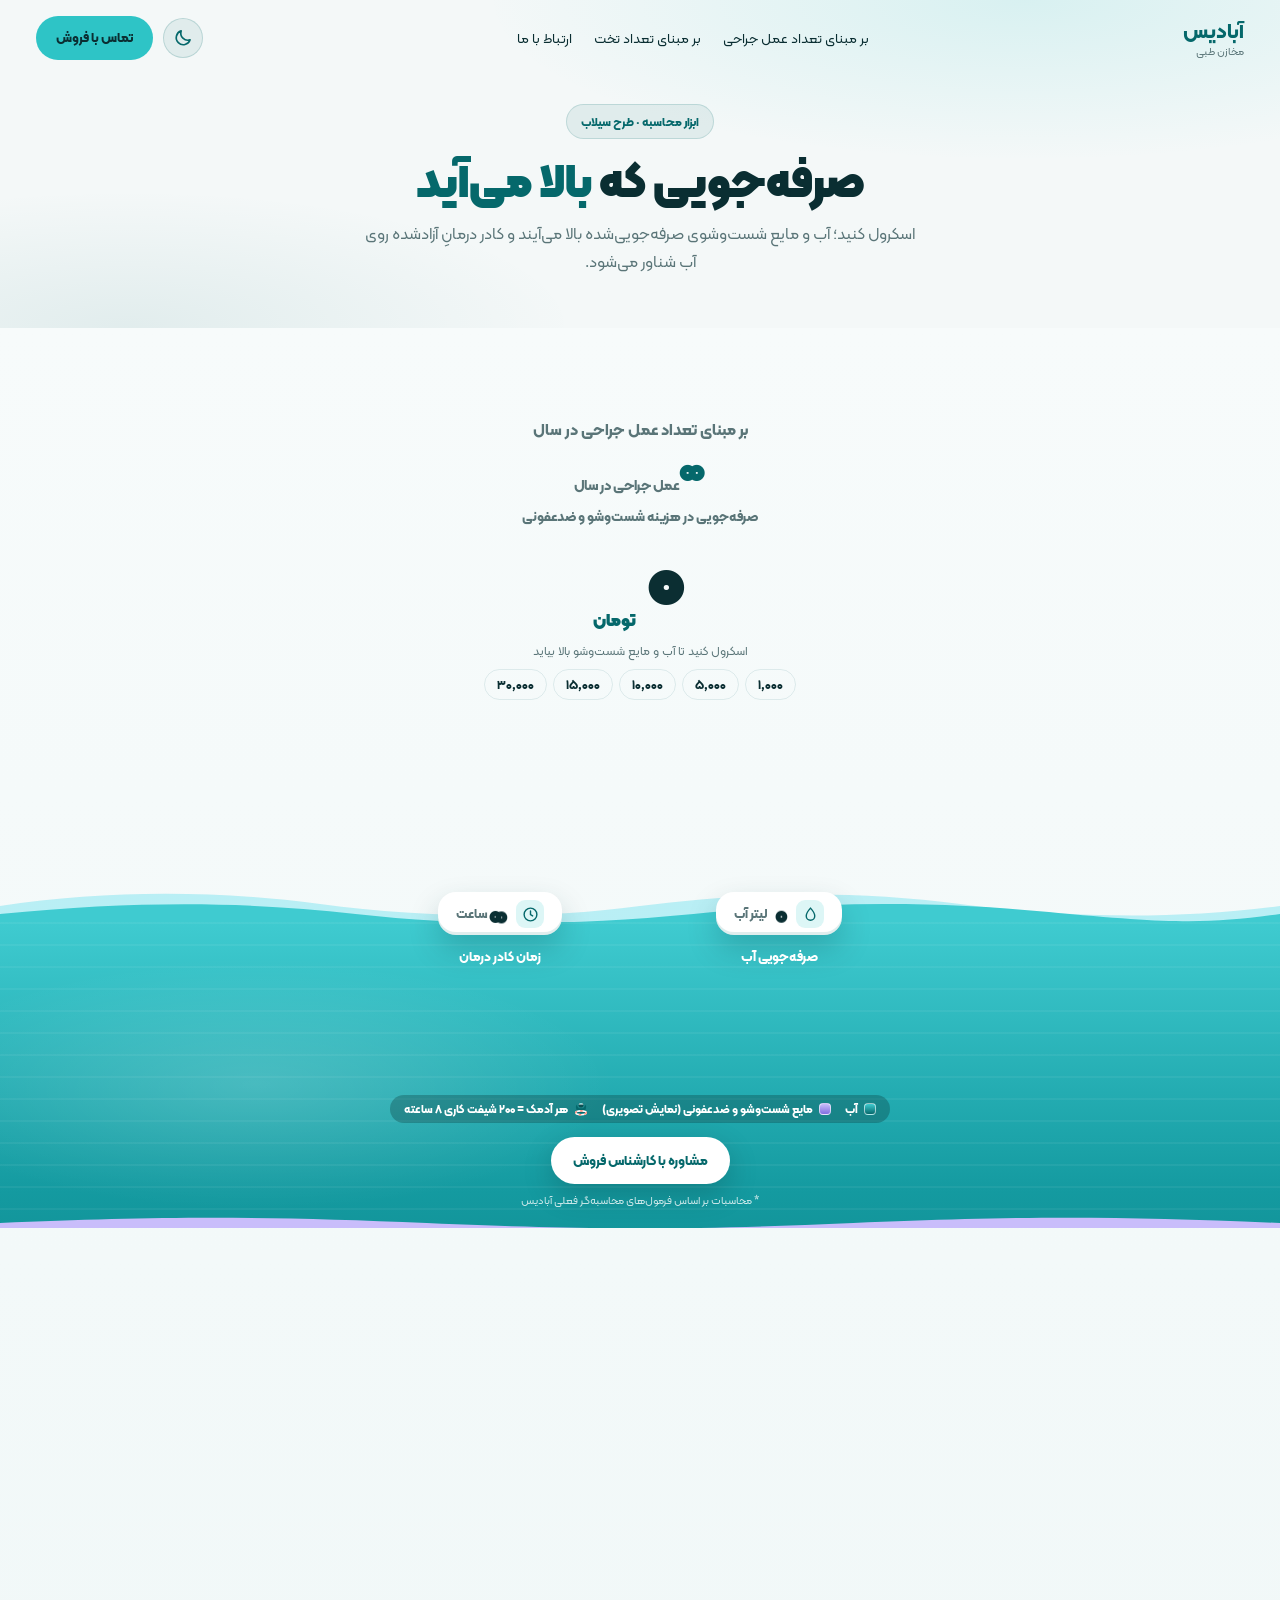
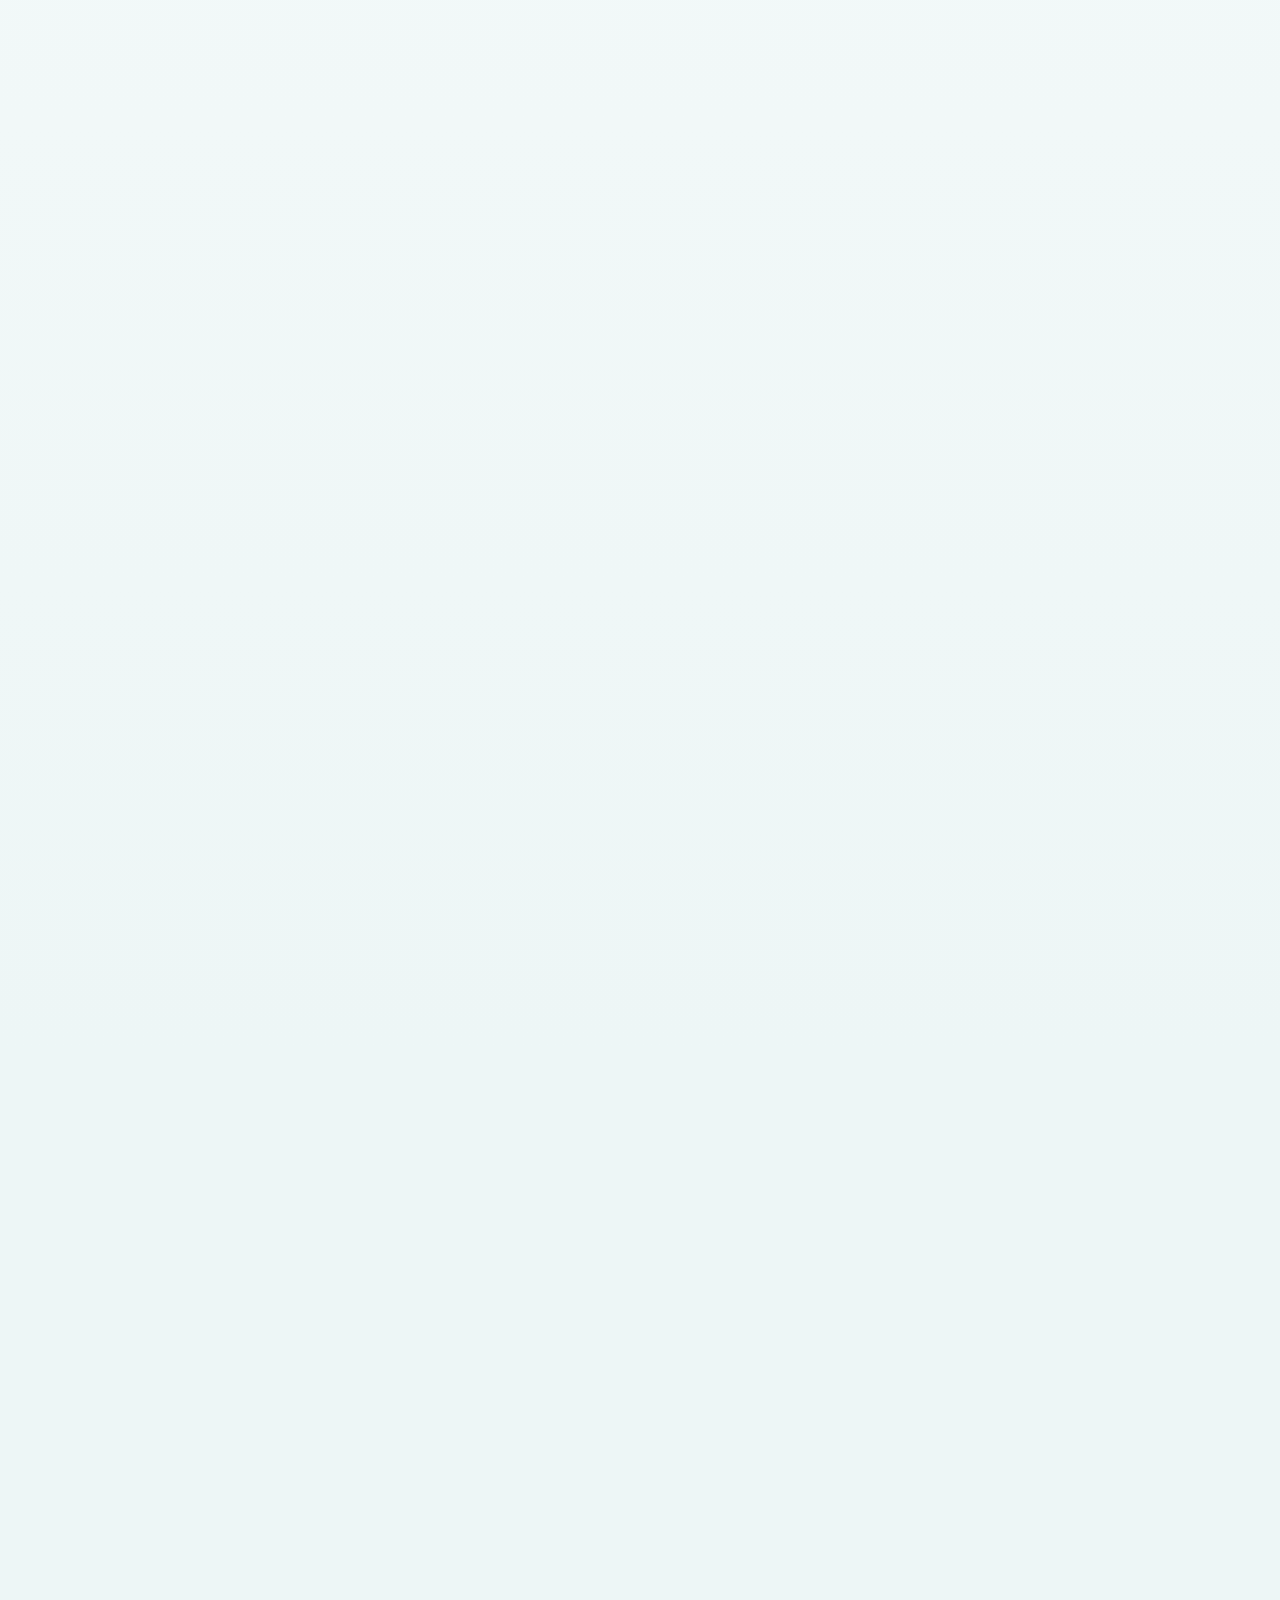
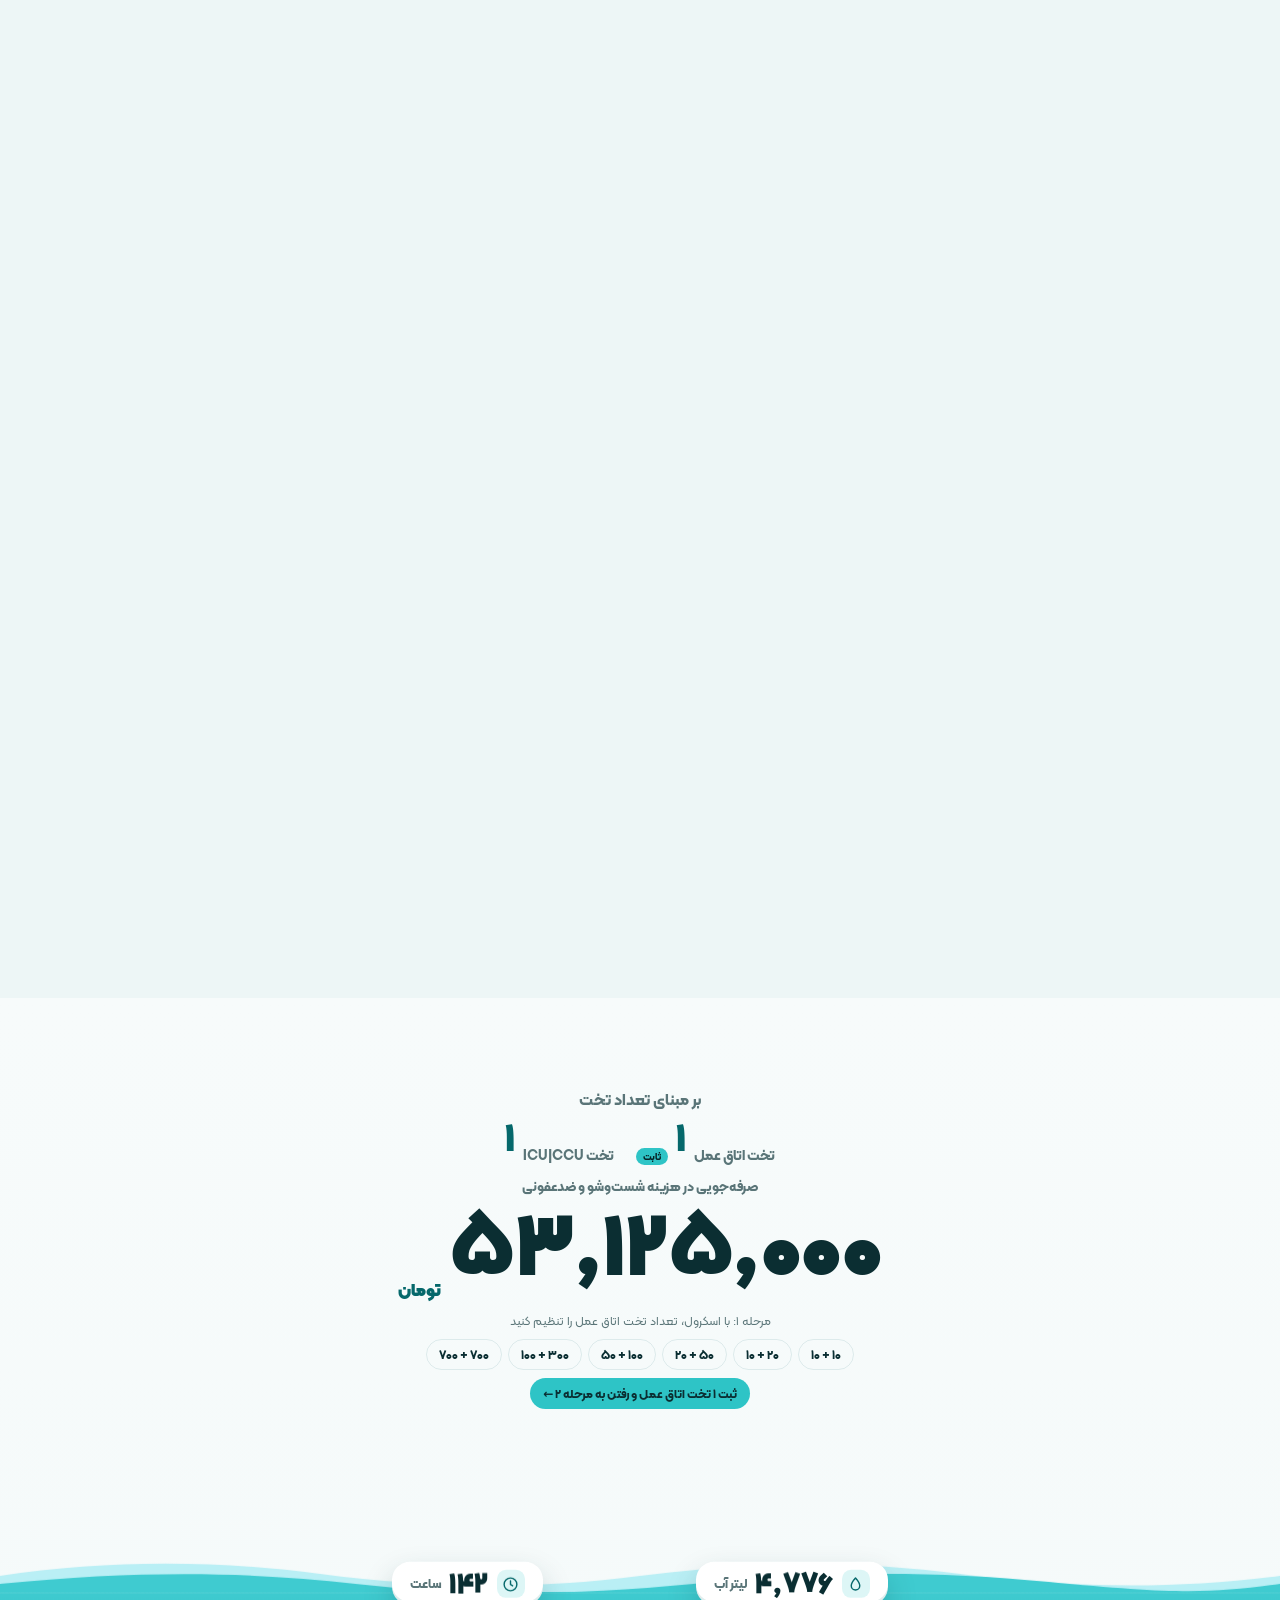
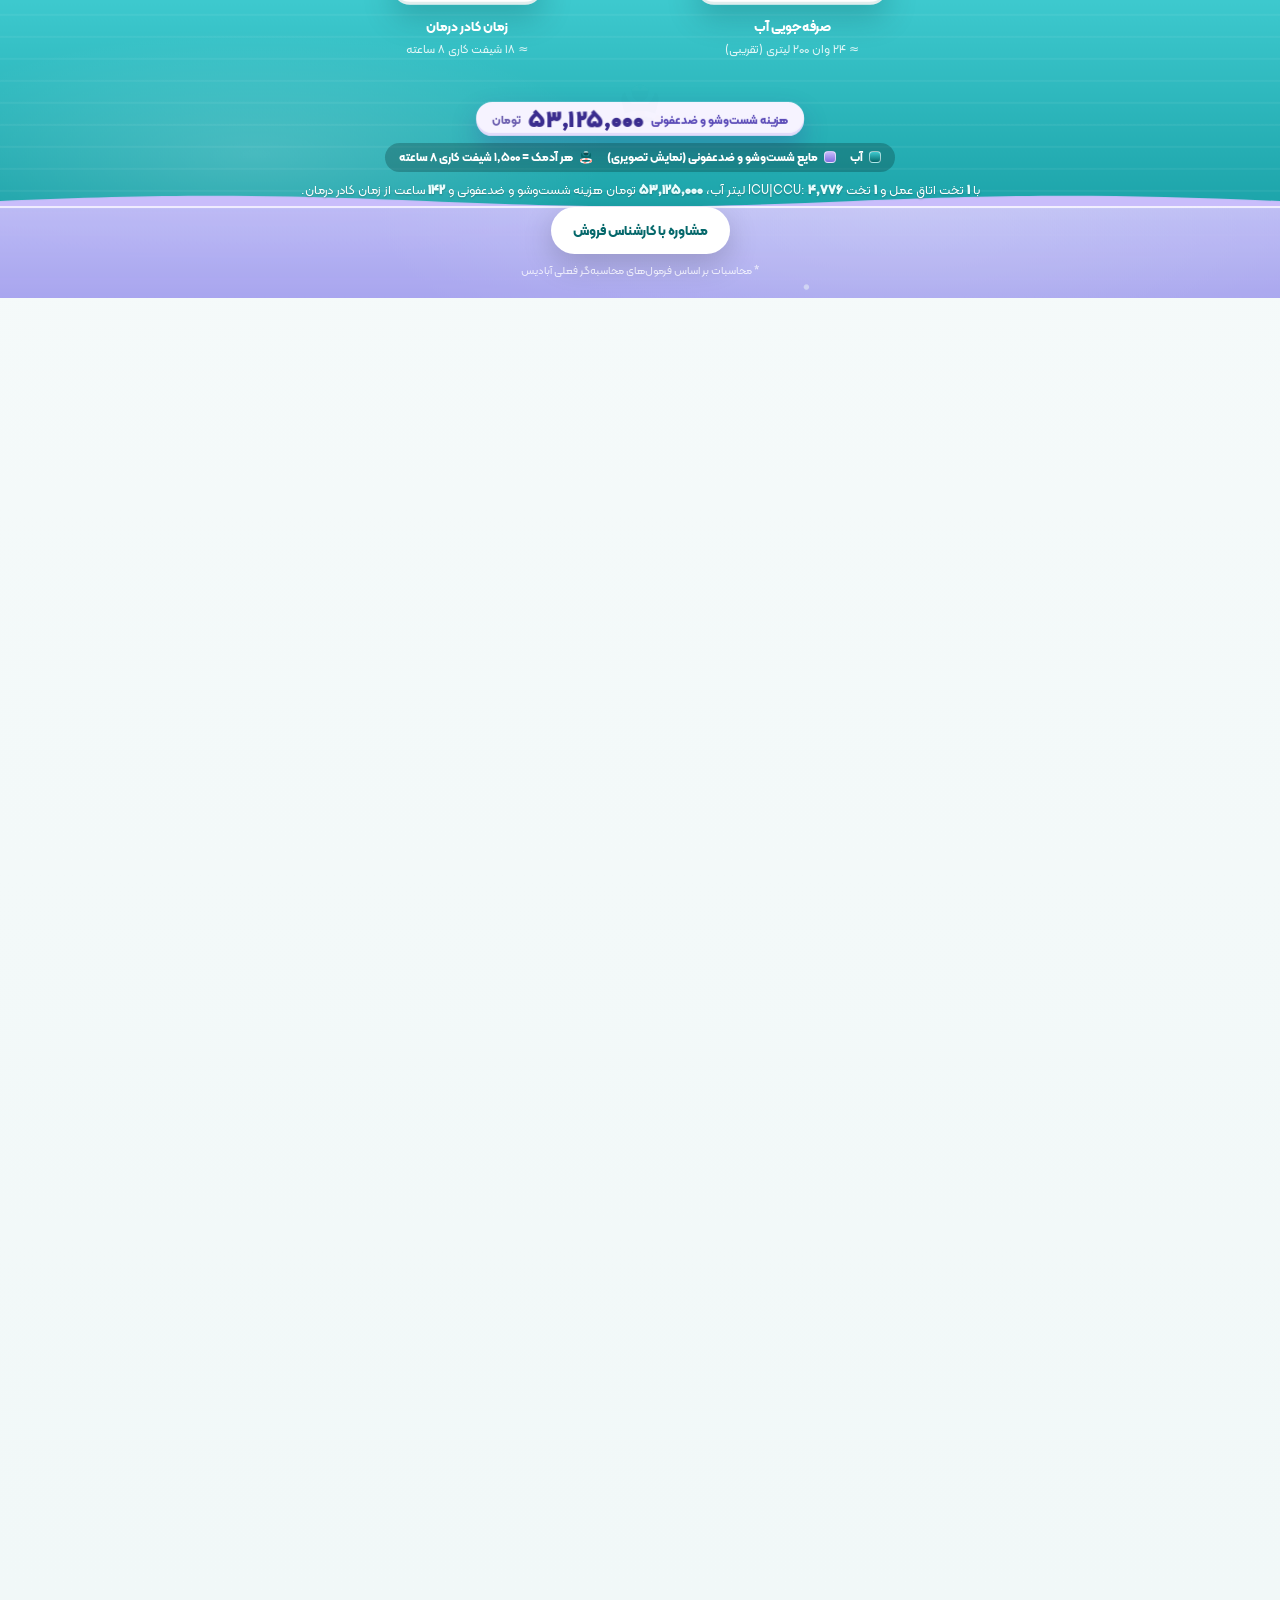
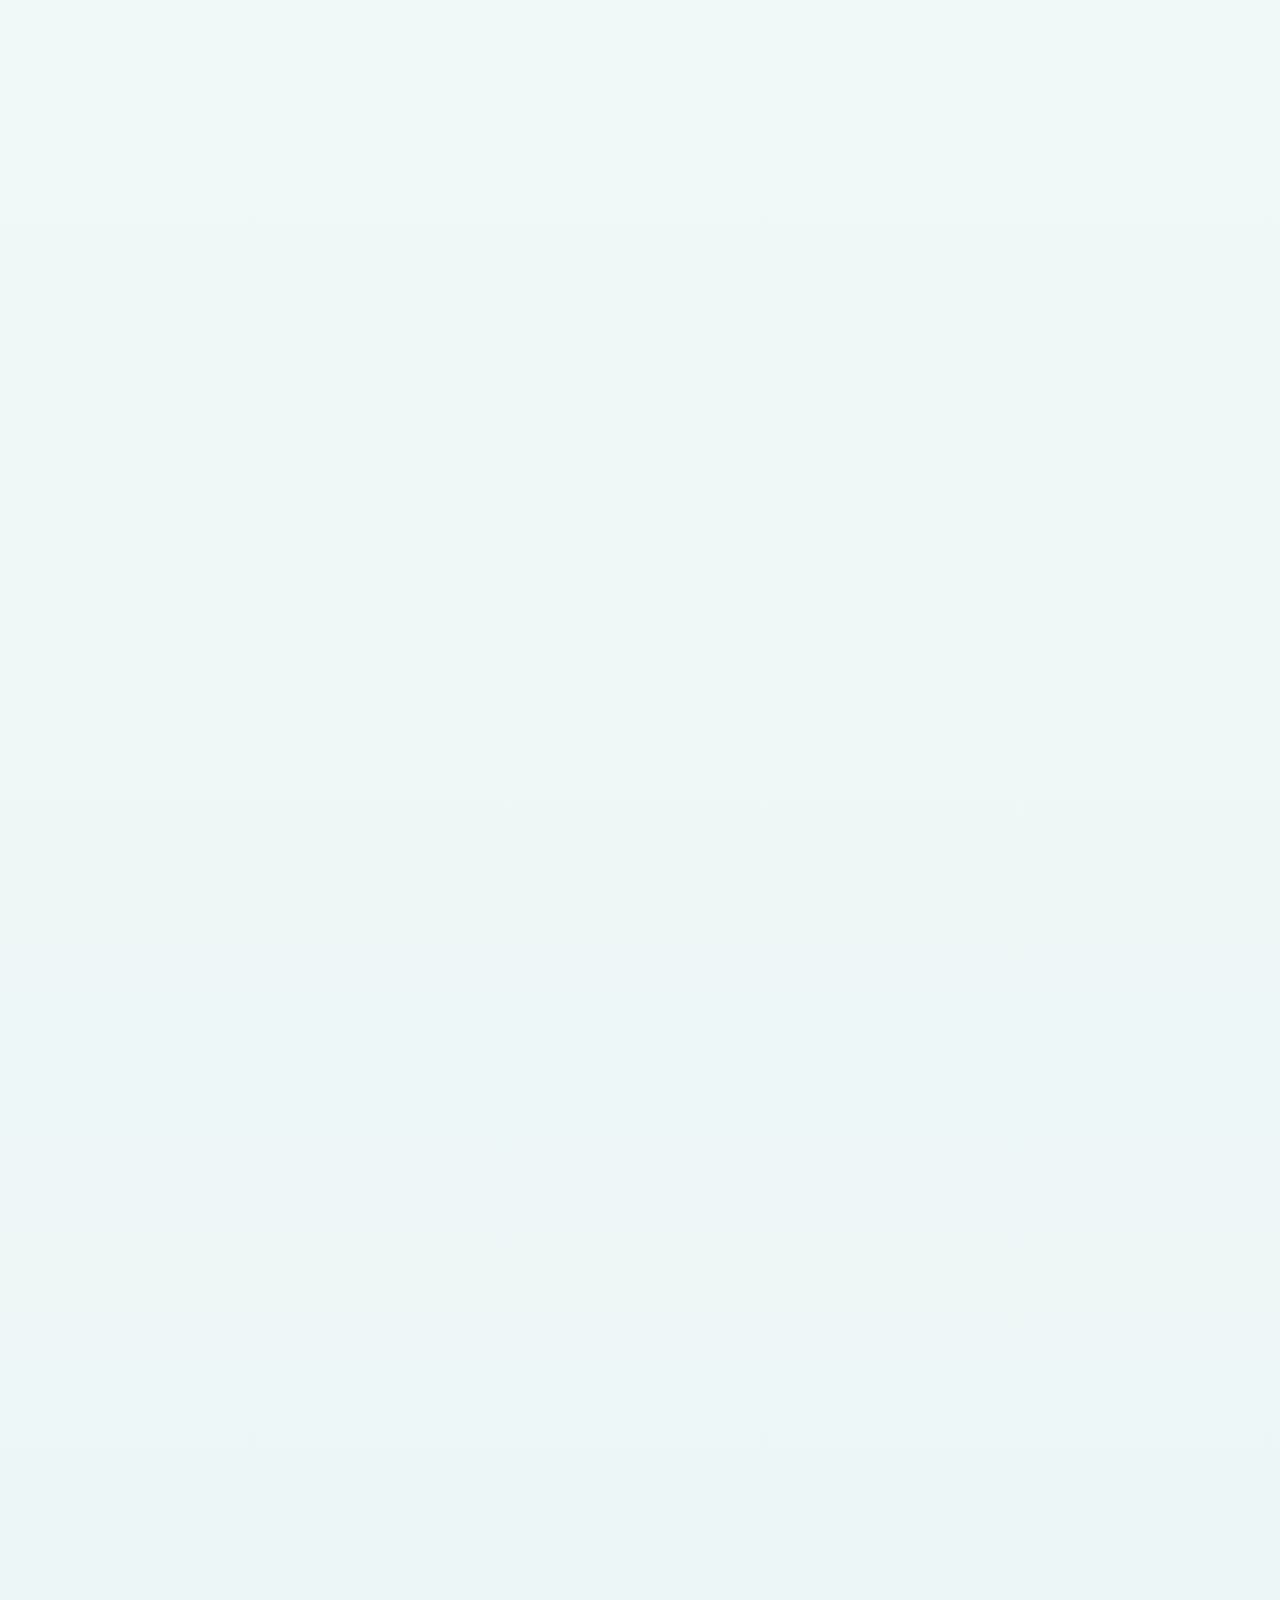
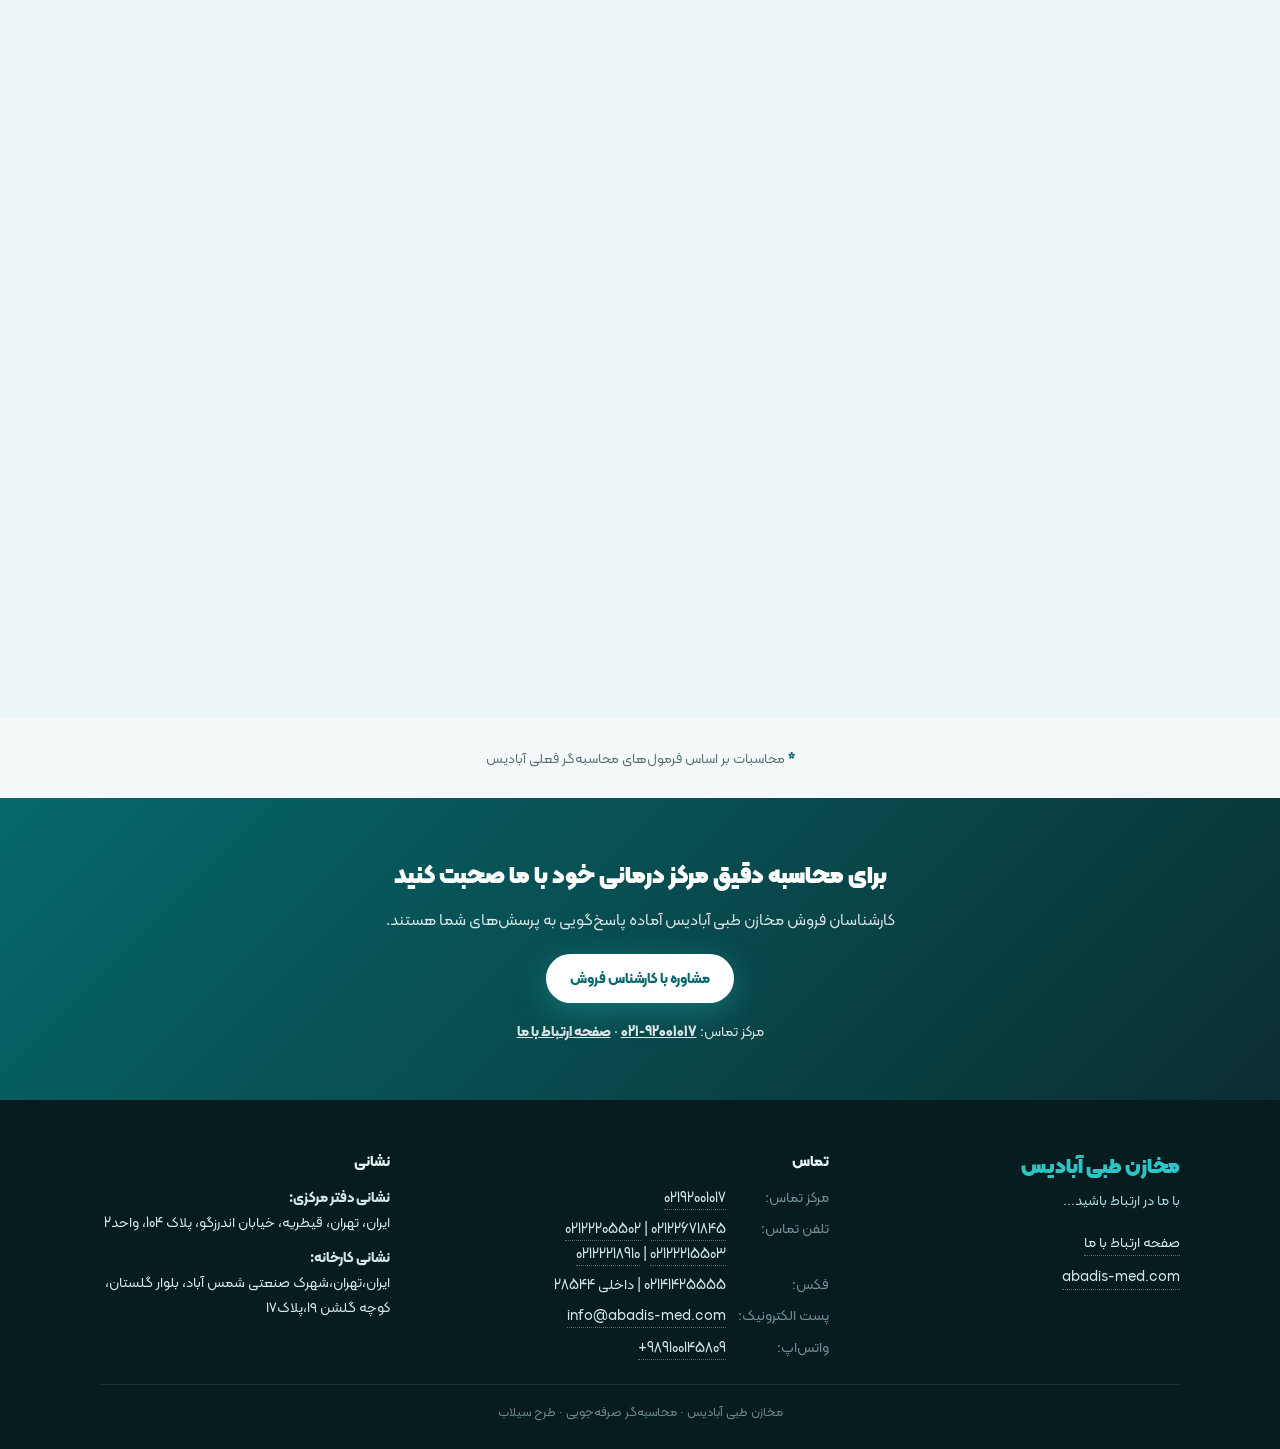
==== commit 0d3dce56: "Flood: cost headline, floating staff figures, washing-fluid layer" ====
--- a/flood/index.html
+++ b/flood/index.html
@@ -24,34 +24,55 @@
     [data-theme="dark"] .fl-sec { background: linear-gradient(180deg, #071d20 0%, #0a2427 60%); }
     #calc1 .calc-track { height: 430vh; }
     #calc2 .calc-track { height: 680vh; }
-    .calc-pin { padding: 0; }
-    .fl-top { position: absolute; z-index: 1; top: 0; left: 0; right: 0; padding: 92px 24px 0; text-align: center; display: flex; flex-direction: column; align-items: center; gap: 2px; }
-    .fl-top h2 { font-size: 1.05rem; font-weight: 800; color: var(--muted); }
-    .fl-big { display: flex; justify-content: center; align-items: baseline; gap: 4vw; }
-    .fl-big .odo { font-size: clamp(4.6rem, 11vw, 9rem); color: var(--teal-dark); line-height: var(--cell); }
-    [data-theme="dark"] .fl-big .odo { color: #e6f3f3; }
-    #calc2 .fl-big .odo { font-size: clamp(3rem, 7vw, 5.6rem); }
-    .fl-in { display: flex; flex-direction: column; align-items: center; transition: opacity .3s; }
+    .calc-pin { padding: 0; --lav1: #c9bdfb; --lav2: #9d8cf0; --lav3: #7f6ee0; }
+    [data-theme="dark"] .calc-pin { --lav1: #8f7fe6; --lav2: #6a58c9; --lav3: #4a3c9e; }
+    .fl-top { position: absolute; z-index: 1; top: 0; left: 0; right: 0; padding: 88px 24px 0; text-align: center; display: flex; flex-direction: column; align-items: center; gap: 2px; }
+    .fl-top h2 { font-size: 1rem; font-weight: 800; color: var(--muted); }
+    .fl-inrow { display: flex; justify-content: center; align-items: baseline; gap: 22px; flex-wrap: wrap; }
+    .fl-in { display: inline-flex; align-items: baseline; gap: 8px; font-size: .9rem; font-weight: 800; color: var(--muted); transition: opacity .3s; }
+    .fl-in .odo { font-size: 2.3rem; color: var(--teal); }
+    [data-theme="dark"] .fl-in .odo { color: #2ec4c6; }
     .fl-in.idle { opacity: .45; }
-    .fl-in .lb { font-size: .9rem; font-weight: 800; color: var(--muted); display: inline-flex; gap: 8px; align-items: center; }
     .fl-in .hold { font-size: .62rem; font-weight: 800; background: var(--accent); color: #072326; border-radius: 999px; padding: 0 7px; opacity: 0; transition: opacity .3s; }
     .fl-in.held .hold { opacity: 1; }
-    .fl-hint { font-size: .78rem; color: var(--muted); margin-top: 2px; }
-    .fl-top .chips { margin-top: 8px; justify-content: center; max-width: 100%; }
+    .fl-head { margin-top: 4px; display: flex; flex-direction: column; align-items: center; }
+    .fl-head .lb { font-size: .86rem; font-weight: 800; color: var(--muted); }
+    .fl-head .val { display: flex; align-items: baseline; gap: 10px; }
+    .fl-head .odo { font-size: clamp(2.6rem, 6.4vw, 5.2rem); color: var(--teal-dark); }
+    [data-theme="dark"] .fl-head .odo { color: #e6f3f3; }
+    .fl-head .u { font-size: 1.1rem; font-weight: 900; color: var(--teal); }
+    [data-theme="dark"] .fl-head .u { color: #2ec4c6; }
+    .fl-hint { font-size: .76rem; color: var(--muted); margin-top: 2px; }
+    .fl-top .chips { margin-top: 6px; justify-content: center; max-width: 100%; }
     .fl-top .chip { background: transparent; }
     .fl-top .confirm { margin-top: 6px; }
-    .sea { position: absolute; z-index: 2; left: 0; right: 0; top: 0; bottom: 0; transform: translateY(78%); transition: transform .5s cubic-bezier(.2,.75,.25,1); will-change: transform; pointer-events: none; }
-    .sea .waves { position: absolute; left: -100%; top: -38px; width: 200%; height: 40px; animation: drift 9s linear infinite; }
-    .sea .waves.w2 { animation-duration: 6s; animation-direction: reverse; top: -30px; }
+
+    .sea { position: absolute; z-index: 2; left: 0; right: 0; top: 0; bottom: 0; transform: translateY(70%); transition: transform .5s cubic-bezier(.2,.75,.25,1); will-change: transform; pointer-events: none; }
+    .waves { position: absolute; left: -100%; top: -38px; width: 200%; height: 40px; animation: drift 9s linear infinite; }
+    .waves.w2 { animation-duration: 6s; animation-direction: reverse; top: -30px; }
     @keyframes drift { to { transform: translateX(50%); } }
     .sea .body { position: absolute; inset: 0; background: linear-gradient(180deg, #3fcbd0 0%, #149aa0 30%, #05686b 75%); }
     [data-theme="dark"] .sea .body { background: linear-gradient(180deg, #1aa6ab 0%, #0b6f74 30%, #043d40 75%); }
-    .sea .body::before { content: ""; position: absolute; inset: 0; background: radial-gradient(40% 20% at 20% 18%, rgba(255,255,255,.16), transparent 70%), radial-gradient(30% 16% at 80% 34%, rgba(255,255,255,.10), transparent 70%), repeating-linear-gradient(180deg, rgba(255,255,255,.05) 0 2px, transparent 2px 22px); }
-    .bubbles span { position: absolute; border-radius: 50%; border: 1.5px solid rgba(255,255,255,.5); animation: rise 7s ease-in infinite; }
-    @keyframes rise { 0% { transform: translateY(40px); opacity: 0; } 20% { opacity: 1; } 100% { transform: translateY(-120px); opacity: 0; } }
-    .floats { position: absolute; left: 0; right: 0; top: -30px; display: flex; justify-content: center; align-items: flex-start; gap: 4vw; padding: 0 20px; }
+    .sea .body::before { content: ""; position: absolute; inset: 0; background: radial-gradient(40% 20% at 20% 18%, rgba(255,255,255,.16), transparent 70%), repeating-linear-gradient(180deg, rgba(255,255,255,.05) 0 2px, transparent 2px 22px); }
+    /* washing & disinfection fluid layer (visual share only) */
+    .fluid { position: absolute; left: 0; right: 0; top: 0; bottom: 0; transform: translateY(100%); transition: transform .5s cubic-bezier(.2,.75,.25,1); will-change: transform; }
+    .fluid .fbody { position: absolute; inset: 0; background: linear-gradient(180deg, var(--lav1) 0%, var(--lav2) 22%, var(--lav3) 70%); opacity: .93; }
+    .fluid .fbody::before { content: ""; position: absolute; inset: 0; background: radial-gradient(circle at 14% 12%, rgba(255,255,255,.55) 0 2.5px, transparent 3.5px), radial-gradient(circle at 31% 26%, rgba(255,255,255,.45) 0 1.8px, transparent 2.8px), radial-gradient(circle at 63% 9%, rgba(255,255,255,.5) 0 2.2px, transparent 3.2px), radial-gradient(circle at 82% 22%, rgba(255,255,255,.4) 0 1.6px, transparent 2.6px), radial-gradient(circle at 47% 34%, rgba(255,255,255,.35) 0 1.6px, transparent 2.6px), radial-gradient(60% 30% at 70% 0%, rgba(255,255,255,.22), transparent 70%); }
+    .fluid .waves { top: -14px; height: 16px; animation-duration: 7s; }
+    .fluid .fline { position: absolute; left: 0; right: 0; top: 0; height: 2px; background: rgba(255,255,255,.7); }
+    .flabel { position: absolute; left: 50%; top: 0; transform: translate(-50%, -50%); transition: transform .5s cubic-bezier(.2,.75,.25,1); z-index: 3; }
+    .flabel .tag { background: #f6f3ff; border-radius: 16px; padding: 5px 16px 3px; display: flex; align-items: center; gap: 8px; white-space: nowrap; box-shadow: 0 12px 26px rgba(60,40,140,.25), inset 0 -3px 0 rgba(127,110,224,.18); }
+    [data-theme="dark"] .flabel .tag { background: #241d4d; box-shadow: 0 12px 26px rgba(0,0,0,.4), inset 0 0 0 1px rgba(201,189,251,.35); }
+    .flabel .k { font-size: .74rem; font-weight: 800; color: #5b4bb8; }
+    [data-theme="dark"] .flabel .k { color: #cfc4ff; }
+    .flabel .odo { font-size: 1.35rem; color: #3b2d8f; }
+    [data-theme="dark"] .flabel .odo { color: #e6e0ff; }
+    .flabel .u { font-size: .74rem; font-weight: 800; color: #6c5fb0; }
+    [data-theme="dark"] .flabel .u { color: #cfc4ff; }
+    /* surface tags */
+    .floats { position: absolute; left: 0; right: 0; top: -30px; display: flex; justify-content: center; align-items: flex-start; gap: 12vw; padding: 0 20px; z-index: 4; }
     .buoy { position: relative; display: flex; flex-direction: column; align-items: center; text-align: center; animation: bob 4.2s ease-in-out infinite; }
-    .buoy:nth-child(2) { animation-delay: -1.4s; } .buoy:nth-child(3) { animation-delay: -2.8s; }
+    .buoy:nth-child(2) { animation-delay: -2.1s; }
     @keyframes bob { 50% { transform: translateY(5px) rotate(-1deg); } }
     .buoy .tag { background: #fff; border-radius: 18px; padding: 6px 18px 4px; box-shadow: 0 14px 30px rgba(5,60,62,.22), inset 0 -3px 0 rgba(5,104,107,.12); display: flex; align-items: center; gap: 8px; white-space: nowrap; }
     [data-theme="dark"] .buoy .tag { background: #0f3337; box-shadow: 0 14px 30px rgba(0,0,0,.4), inset 0 0 0 1px rgba(46,196,198,.3); }
@@ -61,40 +82,77 @@
     .buoy .odo { font-size: 1.7rem; color: var(--ink); }
     [data-theme="dark"] .buoy .odo { color: #2ec4c6; }
     .buoy .u { font-size: .82rem; font-weight: 800; color: var(--muted); }
-    .buoy .cap { margin-top: 12px; font-size: .84rem; font-weight: 800; color: #fff; }
-    .buoy .eq { font-size: .76rem; color: rgba(255,255,255,.82); min-height: 1.3em; }
-    .fl-foot { position: absolute; z-index: 3; left: 0; right: 0; bottom: 22px; display: flex; flex-direction: column; align-items: center; gap: 8px; padding: 0 16px; text-align: center; }
-    .fl-sum { font-size: .82rem; color: #fff; max-width: 720px; line-height: 1.7; text-shadow: 0 1px 2px rgba(0,0,0,.25); }
+    .buoy .cap { margin-top: 10px; font-size: .84rem; font-weight: 800; color: #fff; }
+    .buoy .eq { font-size: .76rem; color: rgba(255,255,255,.85); min-height: 1.3em; }
+    /* floating staff figures */
+    .crew { position: absolute; left: 0; right: 0; top: 0; height: 0; z-index: 2; }
+    .fig { position: absolute; width: 50px; height: 58px; margin-left: -25px; opacity: 0; transform: scale(.55); transition: opacity .4s, transform .45s cubic-bezier(.3,1.5,.5,1); }
+    .fig.on { transform: none; }
+    .fig svg { width: 100%; height: 100%; overflow: visible; animation: float 3.6s ease-in-out infinite; }
+    .fig:nth-child(2n) svg { animation-duration: 4.4s; animation-delay: -1.2s; }
+    .fig:nth-child(3n) svg { animation-duration: 3.1s; animation-delay: -2.2s; }
+    @keyframes float { 0%, 100% { transform: translate(0, 0) rotate(-3deg); } 50% { transform: translate(5px, 5px) rotate(3deg); } }
+    .f-body { fill: #05686b; } .f-head { fill: #0b4f52; } .f-cap { fill: #fff; } .f-cross { fill: #2ec4c6; }
+    .f-ring { fill: none; stroke: #fff; stroke-width: 6; } .f-ring2 { fill: none; stroke: #ff8f7e; stroke-width: 6; stroke-dasharray: 9 11; }
+    [data-theme="dark"] .f-body { fill: #2ec4c6; } [data-theme="dark"] .f-head { fill: #8fe3e4; } [data-theme="dark"] .f-cross { fill: #05686b; }
+    /* foot */
+    .fl-foot { position: absolute; z-index: 5; left: 0; right: 0; bottom: 18px; display: flex; flex-direction: column; align-items: center; gap: 7px; padding: 0 16px; text-align: center; }
+    .legend { display: flex; justify-content: center; align-items: center; gap: 6px 14px; flex-wrap: wrap; font-size: .74rem; font-weight: 700; color: #fff; background: rgba(4,40,42,.28); border-radius: 999px; padding: 4px 14px; }
+    .legend span { display: inline-flex; align-items: center; gap: 6px; white-space: nowrap; }
+    .legend i { width: 12px; height: 12px; border-radius: 4px; display: inline-block; }
+    .legend .lw { background: linear-gradient(#3fcbd0, #05686b); border: 1px solid rgba(255,255,255,.6); }
+    .legend .lf { background: linear-gradient(var(--lav1), var(--lav3)); border: 1px solid rgba(255,255,255,.6); }
+    .legend svg { width: 14px; height: 16px; }
+    .fl-sum { font-size: .8rem; color: #fff; max-width: 760px; line-height: 1.7; text-shadow: 0 1px 2px rgba(0,0,0,.25); }
     .fl-sum b { font-weight: 900; color: #e9fdfd; }
-    .fl-foot .hero-btn { background: #fff; color: #05686b; box-shadow: 0 10px 30px rgba(0,0,0,.18); }
+    .fl-foot .hero-btn { background: #fff; color: #05686b; box-shadow: 0 10px 30px rgba(0,0,0,.18); padding: 11px 22px; font-size: .86rem; }
     [data-theme="dark"] .fl-foot .hero-btn { background: #2ec4c6; color: #072326; }
-    .fl-foot .note { font-size: .7rem; color: rgba(255,255,255,.78); }
+    .fl-foot .note { font-size: .68rem; color: rgba(255,255,255,.8); }
     @media (max-width: 860px) {
-      .fl-top { padding-top: 70px; padding-left: 12px; padding-right: 12px; }
-      .fl-top h2 { font-size: .84rem; }
-      .fl-big .odo { font-size: 4.4rem; }
-      #calc2 .fl-big .odo { font-size: 2.7rem; }
-      .fl-big { gap: 26px; }
-      .fl-in .lb { font-size: .72rem; }
-      .fl-hint { font-size: .68rem; }
-      .floats { gap: 6px; padding: 0 6px; top: -38px; }
-      .buoy .tag { flex-direction: column; gap: 0; padding: 5px 10px 3px; border-radius: 14px; }
+      .fl-top { padding: 66px 10px 0; }
+      .fl-top h2 { font-size: .8rem; }
+      .fl-inrow { gap: 14px; }
+      .fl-in { font-size: .7rem; gap: 6px; }
+      .fl-in .odo { font-size: 1.7rem; }
+      #calc2 .fl-in .odo { font-size: 1.45rem; }
+      .fl-head .lb { font-size: .7rem; }
+      .fl-head .odo { font-size: 2.05rem; }
+      .fl-head .u { font-size: .8rem; }
+      .fl-hint { font-size: .64rem; }
+      .floats { gap: 10px; padding: 0 10px; top: -36px; justify-content: space-between; }
+      .buoy .tag { flex-direction: column; gap: 0; padding: 5px 12px 3px; border-radius: 14px; }
       .buoy .tag i { display: none; }
-      .buoy .odo { font-size: 1.02rem; }
+      .buoy .odo { font-size: 1.1rem; }
       .buoy .u { font-size: .6rem; }
-      .buoy .cap { margin-top: 8px; font-size: .62rem; }
-      .buoy .eq { font-size: .56rem; }
-      .fl-foot { bottom: 14px; gap: 6px; }
-      .fl-sum { font-size: .66rem; line-height: 1.6; }
-      .fl-foot .hero-btn { padding: 10px 20px; font-size: .82rem; }
-      .fl-foot .note { font-size: .6rem; }
+      .buoy .cap { margin-top: 6px; font-size: .64rem; }
+      .buoy .eq { font-size: .58rem; }
+      .fig { width: 34px; height: 40px; margin-left: -17px; }
+      .flabel .tag { padding: 4px 12px 2px; gap: 6px; }
+      .flabel .k { font-size: .6rem; }
+      .flabel .odo { font-size: 1rem; }
+      .flabel .u { font-size: .6rem; }
+      .fl-foot { bottom: 12px; gap: 5px; }
+      .legend { font-size: .58rem; gap: 3px 10px; padding: 3px 10px; }
+      .legend i { width: 10px; height: 10px; }
+      .fl-sum { display: none; }
+      .fl-foot .hero-btn { padding: 9px 18px; font-size: .78rem; }
+      .fl-foot .note { font-size: .58rem; }
     }
-    @media (prefers-reduced-motion: reduce) { .sea { transition: none; } }
+    @media (prefers-reduced-motion: reduce) { .sea, .fluid, .flabel, .fig { transition: none; } }
 
   </style>
 </head>
 <body>
-
+  <svg width="0" height="0" style="position:absolute" aria-hidden="true"><defs>
+    <symbol id="i-crew" viewBox="0 0 50 58">
+      <path class="f-body" d="M8 30 Q4 18 10 14 Q12 22 17 26 L33 26 Q38 22 40 14 Q46 18 42 30 L38 44 L12 44 Z"/>
+      <circle class="f-head" cx="25" cy="15" r="8.5"/>
+      <path class="f-cap" d="M16.5 11.5 Q25 3 33.5 11.5 L33 13 L17 13 Z"/>
+      <path class="f-cross" d="M24 6.6h2v1.6h1.6v2H26v1.6h-2V10.2h-1.6v-2H24z"/>
+      <ellipse class="f-ring" cx="25" cy="43" rx="19" ry="7"/>
+      <ellipse class="f-ring2" cx="25" cy="43" rx="19" ry="7"/>
+    </symbol>
+  </defs></svg>
   <header class="header" id="header">
     <a class="logo" href="#top">آبادیس<span>مخازن طبی</span></a>
     <nav class="nav">
@@ -114,36 +172,45 @@
   <section class="intro" id="top">
     <div class="eyebrow">ابزار محاسبه · طرح سیلاب</div>
     <h1>صرفه‌جویی که <em>بالا می‌آید</em></h1>
-    <p>اسکرول کنید؛ سطح آب صرفه‌جویی‌شده بالا می‌آید و اعداد روی آب شناور می‌شوند.</p>
+    <p>اسکرول کنید؛ آب و مایع شست‌وشوی صرفه‌جویی‌شده بالا می‌آیند و کادر درمانِ آزادشده روی آب شناور می‌شود.</p>
   </section>
 
-  <section class="calc fl-sec" id="calc1" aria-labelledby="calc1-t">
+  <section class="calc fl-sec" id="calc1" aria-labelledby="calc1-t" data-per="200">
     <div class="calc-track"><div class="calc-pin">
-      <div class="fl-top"><h2 id="calc1-t">بر مبنای تعداد عمل جراحی در سال</h2><div class="fl-big"><div class="fl-in"><span class="odo" data-odo="n" data-digits="5"></span><span class="lb">عمل جراحی در سال</span></div></div><p class="fl-hint" data-hint>اسکرول کنید تا آب صرفه‌جویی‌شده بالا بیاید</p><div class="chips" role="group" aria-label="مقادیر آماده">
+      <div class="fl-top"><h2 id="calc1-t">بر مبنای تعداد عمل جراحی در سال</h2><div class="fl-inrow"><span class="fl-in"><span class="odo" data-odo="n" data-digits="5"></span>عمل جراحی در سال</span></div>
+        <div class="fl-head"><span class="lb">صرفه‌جویی در هزینه شست‌وشو و ضدعفونی</span><span class="val"><span class="odo" data-odo="cost" data-digits="13"></span><span class="u">تومان</span></span></div>
+        <p class="fl-hint" data-hint>اسکرول کنید تا آب و مایع شست‌وشو بالا بیاید</p><div class="chips" role="group" aria-label="مقادیر آماده">
               <button class="chip" type="button" data-n="1000">۱٬۰۰۰</button>
               <button class="chip" type="button" data-n="5000">۵٬۰۰۰</button>
               <button class="chip" type="button" data-n="10000">۱۰٬۰۰۰</button>
               <button class="chip" type="button" data-n="15000">۱۵٬۰۰۰</button>
               <button class="chip" type="button" data-n="30000">۳۰٬۰۰۰</button>
             </div></div>
-      <div class="sea" aria-hidden="false">
+      <div class="sea">
         <svg class="waves" viewBox="0 0 2880 40" preserveAspectRatio="none" aria-hidden="true"><path d="M0 22 C120 6 240 6 360 20 S600 36 720 22 S960 6 1080 20 S1320 36 1440 22 C1560 6 1680 6 1800 20 S2040 36 2160 22 S2400 6 2520 20 S2760 36 2880 22 V40 H0 Z" fill="#7fe3f0" opacity=".5"/></svg>
         <svg class="waves w2" viewBox="0 0 2880 40" preserveAspectRatio="none" aria-hidden="true"><path d="M0 22 C160 8 280 10 400 22 S640 34 780 22 S1040 8 1180 20 S1360 32 1440 22 C1600 8 1720 10 1840 22 S2080 34 2220 22 S2480 8 2620 20 S2800 32 2880 22 V40 H0 Z" fill="#3fcbd0"/></svg>
         <div class="body"></div>
-        <div class="bubbles" aria-hidden="true"><span style="width:14px;height:14px;left:12%;top:40%"></span><span style="width:8px;height:8px;left:16%;top:32%;animation-delay:-2s"></span><span style="width:10px;height:10px;right:18%;top:44%;animation-delay:-4s"></span><span style="width:6px;height:6px;right:22%;top:36%;animation-delay:-1s"></span><span style="width:12px;height:12px;left:46%;top:52%;animation-delay:-5s"></span></div>
+        <div class="fluid"><svg class="waves" viewBox="0 0 2880 16" preserveAspectRatio="none" aria-hidden="true"><path d="M0 9 C180 2 300 2 480 9 S780 16 960 9 S1260 2 1440 9 C1620 2 1740 2 1920 9 S2220 16 2400 9 S2700 2 2880 9 V16 H0 Z" fill="var(--lav1)"/></svg><div class="fbody"></div><span class="fline"></span>
+          <div class="flabel"><div class="tag"><span class="k">هزینه شست‌وشو و ضدعفونی</span><span class="odo" data-odo="cost" data-digits="13"></span><span class="u">تومان</span></div></div>
+        </div>
+        <div class="crew" aria-hidden="true"><span class="fig" data-row="0" style="left:50%"><svg viewBox="0 0 50 58" aria-hidden="true"><use href="#i-crew"/></svg></span><span class="fig" data-row="1" style="left:24%"><svg viewBox="0 0 50 58" aria-hidden="true"><use href="#i-crew"/></svg></span><span class="fig" data-row="1" style="left:76%"><svg viewBox="0 0 50 58" aria-hidden="true"><use href="#i-crew"/></svg></span><span class="fig" data-row="0" style="left:12%"><svg viewBox="0 0 50 58" aria-hidden="true"><use href="#i-crew"/></svg></span><span class="fig" data-row="0" style="left:88%"><svg viewBox="0 0 50 58" aria-hidden="true"><use href="#i-crew"/></svg></span><span class="fig" data-row="1" style="left:38%"><svg viewBox="0 0 50 58" aria-hidden="true"><use href="#i-crew"/></svg></span><span class="fig" data-row="1" style="left:62%"><svg viewBox="0 0 50 58" aria-hidden="true"><use href="#i-crew"/></svg></span><span class="fig" data-row="0" style="left:30%"><svg viewBox="0 0 50 58" aria-hidden="true"><use href="#i-crew"/></svg></span><span class="fig" data-row="0" style="left:70%"><svg viewBox="0 0 50 58" aria-hidden="true"><use href="#i-crew"/></svg></span></div>
         <div class="floats">
-          <div class="buoy"><div class="tag"><i><svg viewBox="0 0 24 24" fill="none" stroke="currentColor" stroke-width="2" stroke-linejoin="round"><path d="M12 3s6 6.6 6 11a6 6 0 0 1-12 0c0-4.4 6-11 6-11z"/></svg></i><span class="odo" data-odo="water" data-digits="7"></span><span class="u">لیتر</span></div><span class="cap">صرفه‌جویی آب</span><span class="eq" data-sub="tubs"></span></div>
-          <div class="buoy"><div class="tag"><i><svg viewBox="0 0 24 24" fill="none" stroke="currentColor" stroke-width="2" stroke-linejoin="round"><rect x="2.5" y="6" width="19" height="12" rx="2"/><circle cx="12" cy="12" r="2.6"/><path d="M6 9.5v5M18 9.5v5"/></svg></i><span class="odo" data-odo="cost" data-digits="13"></span><span class="u">تومان</span></div><span class="cap">هزینه شست‌وشو و ضدعفونی</span><span class="eq" data-sub="read"></span></div>
+          <div class="buoy"><div class="tag"><i><svg viewBox="0 0 24 24" fill="none" stroke="currentColor" stroke-width="2" stroke-linejoin="round"><path d="M12 3s6 6.6 6 11a6 6 0 0 1-12 0c0-4.4 6-11 6-11z"/></svg></i><span class="odo" data-odo="water" data-digits="7"></span><span class="u">لیتر آب</span></div><span class="cap">صرفه‌جویی آب</span><span class="eq" data-sub="tubs"></span></div>
           <div class="buoy"><div class="tag"><i><svg viewBox="0 0 24 24" fill="none" stroke="currentColor" stroke-width="2" stroke-linecap="round"><circle cx="12" cy="12" r="9"/><path d="M12 7v5l3 2"/></svg></i><span class="odo" data-odo="hours" data-digits="6"></span><span class="u">ساعت</span></div><span class="cap">زمان کادر درمان</span><span class="eq" data-sub="shifts"></span></div>
         </div>
       </div>
-      <div class="fl-foot"><p class="fl-sum" data-sum></p><a class="hero-btn" href="tel:02192001017">مشاوره با کارشناس فروش</a><p class="note">* محاسبات بر اساس فرمول‌های محاسبه‌گر فعلی آبادیس</p></div>
+      <div class="fl-foot">
+        <div class="legend"><span><i class="lw"></i>آب</span><span><i class="lf"></i>مایع شست‌وشو و ضدعفونی (نمایش تصویری)</span><span><svg viewBox="0 0 50 58" aria-hidden="true"><use href="#i-crew"/></svg>هر آدمک = ۲۰۰ شیفت کاری ۸ ساعته</span></div>
+        <p class="fl-sum" data-sum></p><a class="hero-btn" href="tel:02192001017">مشاوره با کارشناس فروش</a><p class="note">* محاسبات بر اساس فرمول‌های محاسبه‌گر فعلی آبادیس</p>
+      </div>
     </div></div>
   </section>
 
-  <section class="calc fl-sec" id="calc2" aria-labelledby="calc2-t">
+  <section class="calc fl-sec" id="calc2" aria-labelledby="calc2-t" data-per="1500">
     <div class="calc-track"><div class="calc-pin">
-      <div class="fl-top"><h2 id="calc2-t">بر مبنای تعداد تخت</h2><div class="fl-big"><div class="fl-in" data-ch="a"><span class="odo" data-odo="a" data-digits="3"></span><span class="lb">تخت اتاق عمل <span class="hold">ثابت</span></span></div><div class="fl-in" data-ch="b"><span class="odo" data-odo="b" data-digits="3"></span><span class="lb">تخت ICU|CCU</span></div></div><p class="fl-hint" data-hint>مرحله ۱: با اسکرول، تعداد تخت اتاق عمل را تنظیم کنید</p><div class="chips" role="group" aria-label="ترکیب‌های آماده (تخت اتاق عمل + ICU|CCU)">
+      <div class="fl-top"><h2 id="calc2-t">بر مبنای تعداد تخت</h2><div class="fl-inrow"><span class="fl-in" data-ch="a">تخت اتاق عمل <span class="odo" data-odo="a" data-digits="3"></span><span class="hold">ثابت</span></span><span class="fl-in" data-ch="b">تخت ICU|CCU <span class="odo" data-odo="b" data-digits="3"></span></span></div>
+        <div class="fl-head"><span class="lb">صرفه‌جویی در هزینه شست‌وشو و ضدعفونی</span><span class="val"><span class="odo" data-odo="cost" data-digits="11"></span><span class="u">تومان</span></span></div>
+        <p class="fl-hint" data-hint>مرحله ۱: با اسکرول، تعداد تخت اتاق عمل را تنظیم کنید</p><div class="chips" role="group" aria-label="ترکیب‌های آماده (تخت اتاق عمل + ICU|CCU)">
               <button class="chip" type="button" data-a="10" data-b="10">۱۰ + ۱۰</button>
               <button class="chip" type="button" data-a="20" data-b="10">۲۰ + ۱۰</button>
               <button class="chip" type="button" data-a="50" data-b="20">۵۰ + ۲۰</button>
@@ -151,18 +218,23 @@
               <button class="chip" type="button" data-a="300" data-b="100">۳۰۰ + ۱۰۰</button>
               <button class="chip" type="button" data-a="700" data-b="700">۷۰۰ + ۷۰۰</button>
             </div><button class="confirm" type="button" data-confirm hidden></button></div>
-      <div class="sea" aria-hidden="false">
+      <div class="sea">
         <svg class="waves" viewBox="0 0 2880 40" preserveAspectRatio="none" aria-hidden="true"><path d="M0 22 C120 6 240 6 360 20 S600 36 720 22 S960 6 1080 20 S1320 36 1440 22 C1560 6 1680 6 1800 20 S2040 36 2160 22 S2400 6 2520 20 S2760 36 2880 22 V40 H0 Z" fill="#7fe3f0" opacity=".5"/></svg>
         <svg class="waves w2" viewBox="0 0 2880 40" preserveAspectRatio="none" aria-hidden="true"><path d="M0 22 C160 8 280 10 400 22 S640 34 780 22 S1040 8 1180 20 S1360 32 1440 22 C1600 8 1720 10 1840 22 S2080 34 2220 22 S2480 8 2620 20 S2800 32 2880 22 V40 H0 Z" fill="#3fcbd0"/></svg>
         <div class="body"></div>
-        <div class="bubbles" aria-hidden="true"><span style="width:14px;height:14px;left:12%;top:40%"></span><span style="width:8px;height:8px;left:16%;top:32%;animation-delay:-2s"></span><span style="width:10px;height:10px;right:18%;top:44%;animation-delay:-4s"></span><span style="width:6px;height:6px;right:22%;top:36%;animation-delay:-1s"></span><span style="width:12px;height:12px;left:46%;top:52%;animation-delay:-5s"></span></div>
+        <div class="fluid"><svg class="waves" viewBox="0 0 2880 16" preserveAspectRatio="none" aria-hidden="true"><path d="M0 9 C180 2 300 2 480 9 S780 16 960 9 S1260 2 1440 9 C1620 2 1740 2 1920 9 S2220 16 2400 9 S2700 2 2880 9 V16 H0 Z" fill="var(--lav1)"/></svg><div class="fbody"></div><span class="fline"></span>
+          <div class="flabel"><div class="tag"><span class="k">هزینه شست‌وشو و ضدعفونی</span><span class="odo" data-odo="cost" data-digits="11"></span><span class="u">تومان</span></div></div>
+        </div>
+        <div class="crew" aria-hidden="true"><span class="fig" data-row="0" style="left:50%"><svg viewBox="0 0 50 58" aria-hidden="true"><use href="#i-crew"/></svg></span><span class="fig" data-row="1" style="left:24%"><svg viewBox="0 0 50 58" aria-hidden="true"><use href="#i-crew"/></svg></span><span class="fig" data-row="1" style="left:76%"><svg viewBox="0 0 50 58" aria-hidden="true"><use href="#i-crew"/></svg></span><span class="fig" data-row="0" style="left:12%"><svg viewBox="0 0 50 58" aria-hidden="true"><use href="#i-crew"/></svg></span><span class="fig" data-row="0" style="left:88%"><svg viewBox="0 0 50 58" aria-hidden="true"><use href="#i-crew"/></svg></span><span class="fig" data-row="1" style="left:38%"><svg viewBox="0 0 50 58" aria-hidden="true"><use href="#i-crew"/></svg></span><span class="fig" data-row="1" style="left:62%"><svg viewBox="0 0 50 58" aria-hidden="true"><use href="#i-crew"/></svg></span><span class="fig" data-row="0" style="left:30%"><svg viewBox="0 0 50 58" aria-hidden="true"><use href="#i-crew"/></svg></span><span class="fig" data-row="0" style="left:70%"><svg viewBox="0 0 50 58" aria-hidden="true"><use href="#i-crew"/></svg></span></div>
         <div class="floats">
-          <div class="buoy"><div class="tag"><i><svg viewBox="0 0 24 24" fill="none" stroke="currentColor" stroke-width="2" stroke-linejoin="round"><path d="M12 3s6 6.6 6 11a6 6 0 0 1-12 0c0-4.4 6-11 6-11z"/></svg></i><span class="odo" data-odo="water" data-digits="7"></span><span class="u">لیتر</span></div><span class="cap">صرفه‌جویی آب</span><span class="eq" data-sub="tubs"></span></div>
-          <div class="buoy"><div class="tag"><i><svg viewBox="0 0 24 24" fill="none" stroke="currentColor" stroke-width="2" stroke-linejoin="round"><rect x="2.5" y="6" width="19" height="12" rx="2"/><circle cx="12" cy="12" r="2.6"/><path d="M6 9.5v5M18 9.5v5"/></svg></i><span class="odo" data-odo="cost" data-digits="11"></span><span class="u">تومان</span></div><span class="cap">هزینه شست‌وشو و ضدعفونی</span><span class="eq" data-sub="read"></span></div>
+          <div class="buoy"><div class="tag"><i><svg viewBox="0 0 24 24" fill="none" stroke="currentColor" stroke-width="2" stroke-linejoin="round"><path d="M12 3s6 6.6 6 11a6 6 0 0 1-12 0c0-4.4 6-11 6-11z"/></svg></i><span class="odo" data-odo="water" data-digits="7"></span><span class="u">لیتر آب</span></div><span class="cap">صرفه‌جویی آب</span><span class="eq" data-sub="tubs"></span></div>
           <div class="buoy"><div class="tag"><i><svg viewBox="0 0 24 24" fill="none" stroke="currentColor" stroke-width="2" stroke-linecap="round"><circle cx="12" cy="12" r="9"/><path d="M12 7v5l3 2"/></svg></i><span class="odo" data-odo="hours" data-digits="6"></span><span class="u">ساعت</span></div><span class="cap">زمان کادر درمان</span><span class="eq" data-sub="shifts"></span></div>
         </div>
       </div>
-      <div class="fl-foot"><p class="fl-sum" data-sum></p><a class="hero-btn" href="tel:02192001017">مشاوره با کارشناس فروش</a><p class="note">* محاسبات بر اساس فرمول‌های محاسبه‌گر فعلی آبادیس</p></div>
+      <div class="fl-foot">
+        <div class="legend"><span><i class="lw"></i>آب</span><span><i class="lf"></i>مایع شست‌وشو و ضدعفونی (نمایش تصویری)</span><span><svg viewBox="0 0 50 58" aria-hidden="true"><use href="#i-crew"/></svg>هر آدمک = ۱٬۵۰۰ شیفت کاری ۸ ساعته</span></div>
+        <p class="fl-sum" data-sum></p><a class="hero-btn" href="tel:02192001017">مشاوره با کارشناس فروش</a><p class="note">* محاسبات بر اساس فرمول‌های محاسبه‌گر فعلی آبادیس</p>
+      </div>
     </div></div>
   </section>
 
@@ -210,25 +282,48 @@
     (() => {
       const A = Abadis, fa = A.fa;
       function setup(root, kind) {
-        const sea = root.querySelector('.sea'), sum = root.querySelector('[data-sum]'), hint = root.querySelector('[data-hint]');
+        const pin = root.querySelector('.calc-pin'), topEl = root.querySelector('.fl-top'), sea = root.querySelector('.sea');
+        const fluid = root.querySelector('.fluid'), flabel = root.querySelector('.flabel'), foot = root.querySelector('.fl-foot');
+        const figs = [...root.querySelectorAll('.fig')], per = +root.dataset.per;
+        const sum = root.querySelector('[data-sum]'), hint = root.querySelector('[data-hint]');
         const sub = {}; root.querySelectorAll('[data-sub]').forEach((e) => { sub[e.dataset.sub] = e; });
         const chA = root.querySelector('[data-ch="a"]'), chB = root.querySelector('[data-ch="b"]');
         return A.createCalc(root, kind, (s) => {
-          const f = kind === 'surgery' ? s.fr.input : s.fr.water;
+          const f = Math.min(1, kind === 'surgery' ? s.fr.input : s.fr.water);
           const mob = innerWidth <= 860;
-          const lo = mob ? 30 : 24, hi = mob ? 57 : 60;   // water height in % of screen
-          const level = lo + (hi - lo) * Math.min(1, f);
+          const pinH = pin.clientHeight || innerHeight, tb = topEl.offsetTop + topEl.offsetHeight;
+          const lo = mob ? 40 : 34, hi = mob ? 62 : 58;
+          const cap = Math.max(lo + 4, (pinH - tb - (mob ? 48 : 60)) / pinH * 100);
+          const level = lo + (Math.min(hi, cap) - lo) * f;
           sea.style.transform = 'translateY(' + (100 - level).toFixed(2) + '%)';
+          // washing-fluid layer: a fixed visual share of the water column that grows with the same scroll (no volume figure)
+          const col = pinH * level / 100, share = s.C > 0 ? 0.3 + 0.18 * f : 0, fh = col * share;
+          fluid.style.transform = 'translateY(' + (col - fh).toFixed(1) + 'px)';
+          const footUp = pinH - foot.offsetTop, lift = Math.max(0, footUp + 24 - fh);
+          flabel.style.transform = 'translate(-50%, calc(-50% - ' + lift.toFixed(1) + 'px))';
+          flabel.style.opacity = s.C > 0 ? '1' : '0';
+          // crew: one figure per `per` shifts, the last one fades in proportionally
+          // two rows of figures fitted between the surface tags and the fluid label
+          const figH = mob ? 40 : 58, bandTop = mob ? 74 : 86;
+          const bandBot = col - fh - lift - (mob ? 22 : 26) - figH;
+          const gap = Math.max(0, Math.min(mob ? 46 : 70, bandBot - bandTop));
+          const rowY = [bandTop, bandTop + gap];
+          const count = s.H / 8 / per;
+          figs.forEach((g, i) => {
+            const o = Math.max(0, Math.min(1, count - i));
+            g.style.opacity = o.toFixed(3); g.classList.toggle('on', o > 0);
+            g.style.top = rowY[+g.dataset.row] + 'px';
+          });
           sub.tubs.textContent = s.W > 0 ? '≈ ' + fa(s.W / 200) + ' وان ۲۰۰ لیتری (تقریبی)' : '';
-          sub.read.textContent = s.C >= 1e6 ? '≈ ' + A.readableToman(s.C) : '';
           sub.shifts.textContent = s.H > 0 ? '≈ ' + fa(s.H / 8) + ' شیفت کاری ۸ ساعته' : '';
+          const tail = ': <b>' + fa(s.W) + '</b> لیتر آب، <b>' + fa(s.C) + '</b> تومان هزینه شست‌وشو و ضدعفونی و <b>' + fa(s.H) + '</b> ساعت از زمان کادر درمان.';
           if (kind === 'surgery') {
-            sum.innerHTML = s.disp.n > 0 ? 'با <b>' + fa(s.disp.n) + '</b> عمل جراحی در سال: <b>' + fa(s.W) + '</b> لیتر آب، <b>' + fa(s.C) + '</b> تومان هزینه شست‌وشو و ضدعفونی و <b>' + fa(s.H) + '</b> ساعت از زمان کادر درمان.' : '';
+            sum.innerHTML = s.disp.n > 0 ? 'با <b>' + fa(s.disp.n) + '</b> عمل جراحی در سال' + tail : '';
           } else {
             chA.classList.toggle('idle', s.phase === 'b'); chB.classList.toggle('idle', s.phase === 'a');
             chA.classList.toggle('held', s.phase === 'b' || s.lockedA != null);
             hint.textContent = s.phase === 'a' ? (s.lockedA != null ? 'تخت اتاق عمل روی ' + fa(s.lockedA) + ' ثابت است' : 'مرحله ۱: با اسکرول، تعداد تخت اتاق عمل را تنظیم کنید') : 'مرحله ۲: با اسکرول، تعداد تخت ICU|CCU را تنظیم کنید';
-            sum.innerHTML = (s.disp.a + s.disp.b) > 0 ? 'با <b>' + fa(s.disp.a) + '</b> تخت اتاق عمل و <b>' + fa(s.disp.b) + '</b> تخت ICU|CCU: <b>' + fa(s.W) + '</b> لیتر آب، <b>' + fa(s.C) + '</b> تومان هزینه شست‌وشو و ضدعفونی و <b>' + fa(s.H) + '</b> ساعت از زمان کادر درمان.' : '';
+            sum.innerHTML = (s.disp.a + s.disp.b) > 0 ? 'با <b>' + fa(s.disp.a) + '</b> تخت اتاق عمل و <b>' + fa(s.disp.b) + '</b> تخت ICU|CCU' + tail : '';
           }
         });
       }
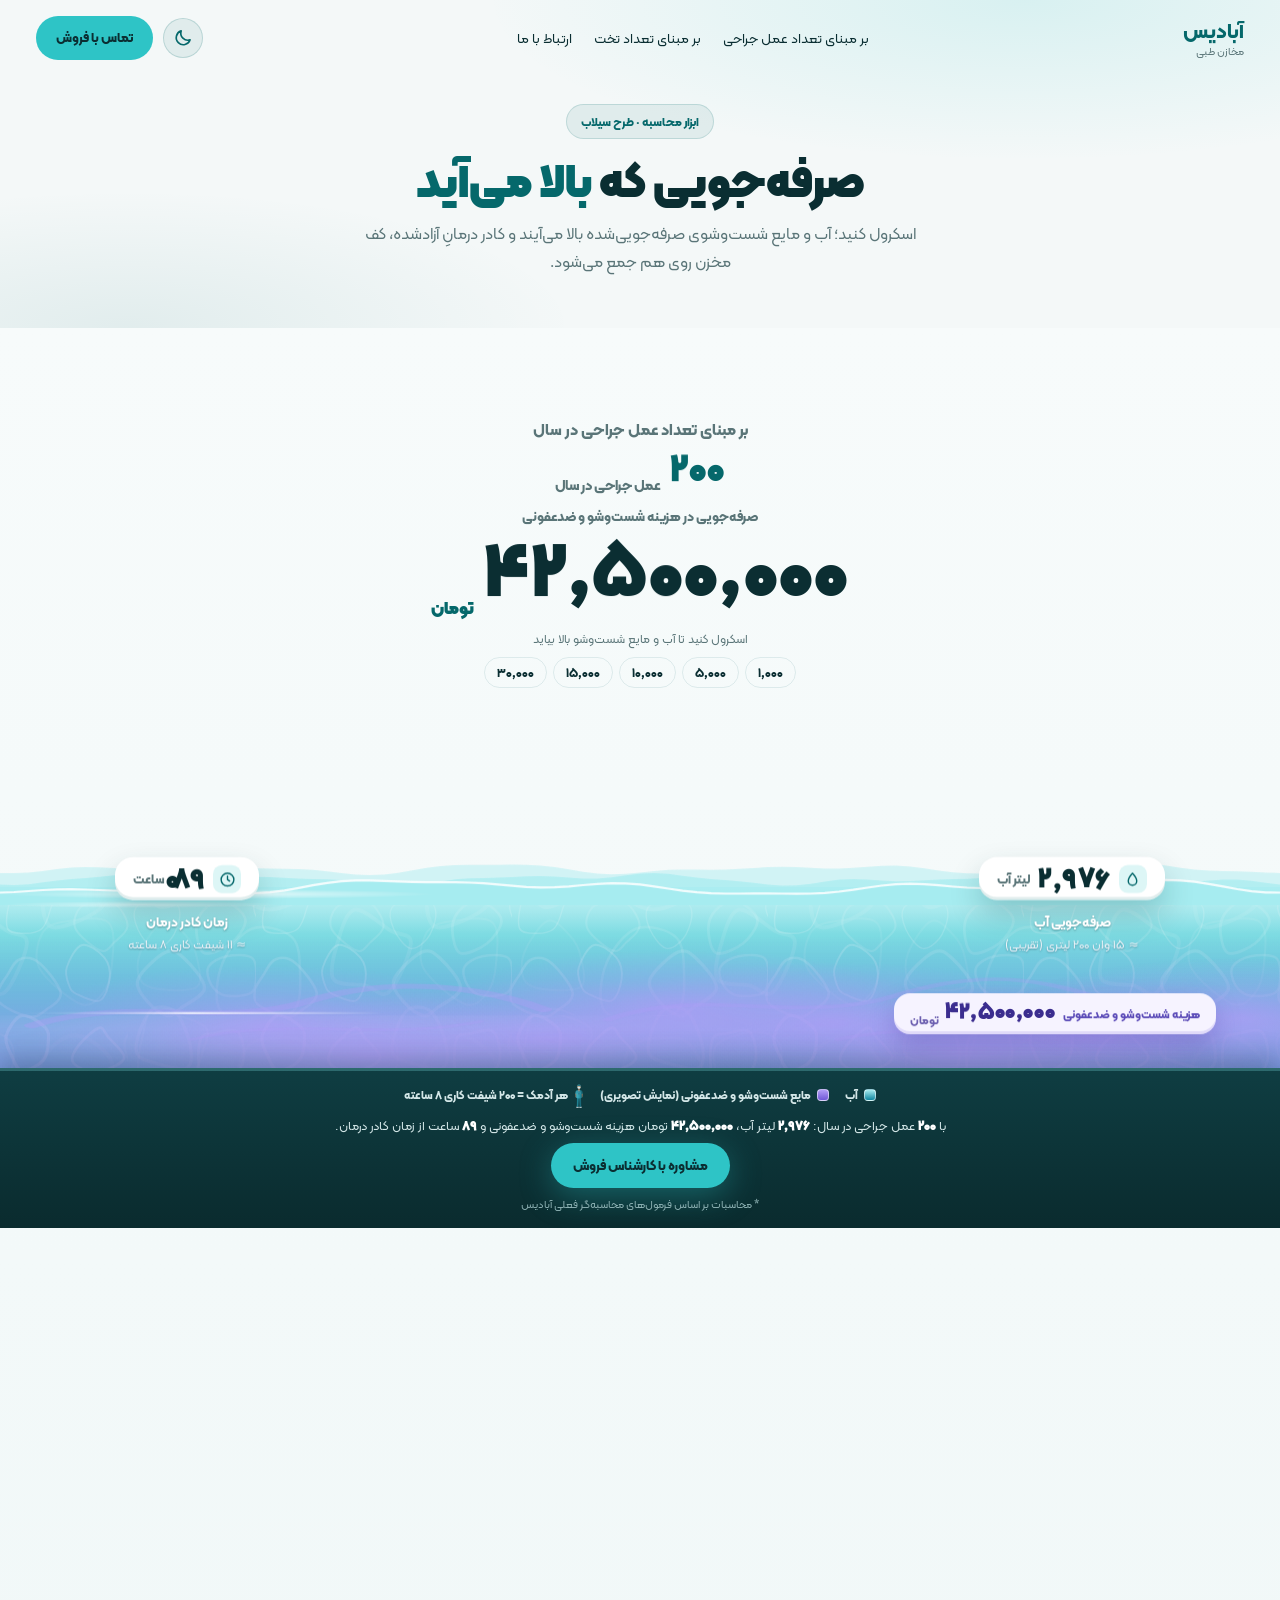
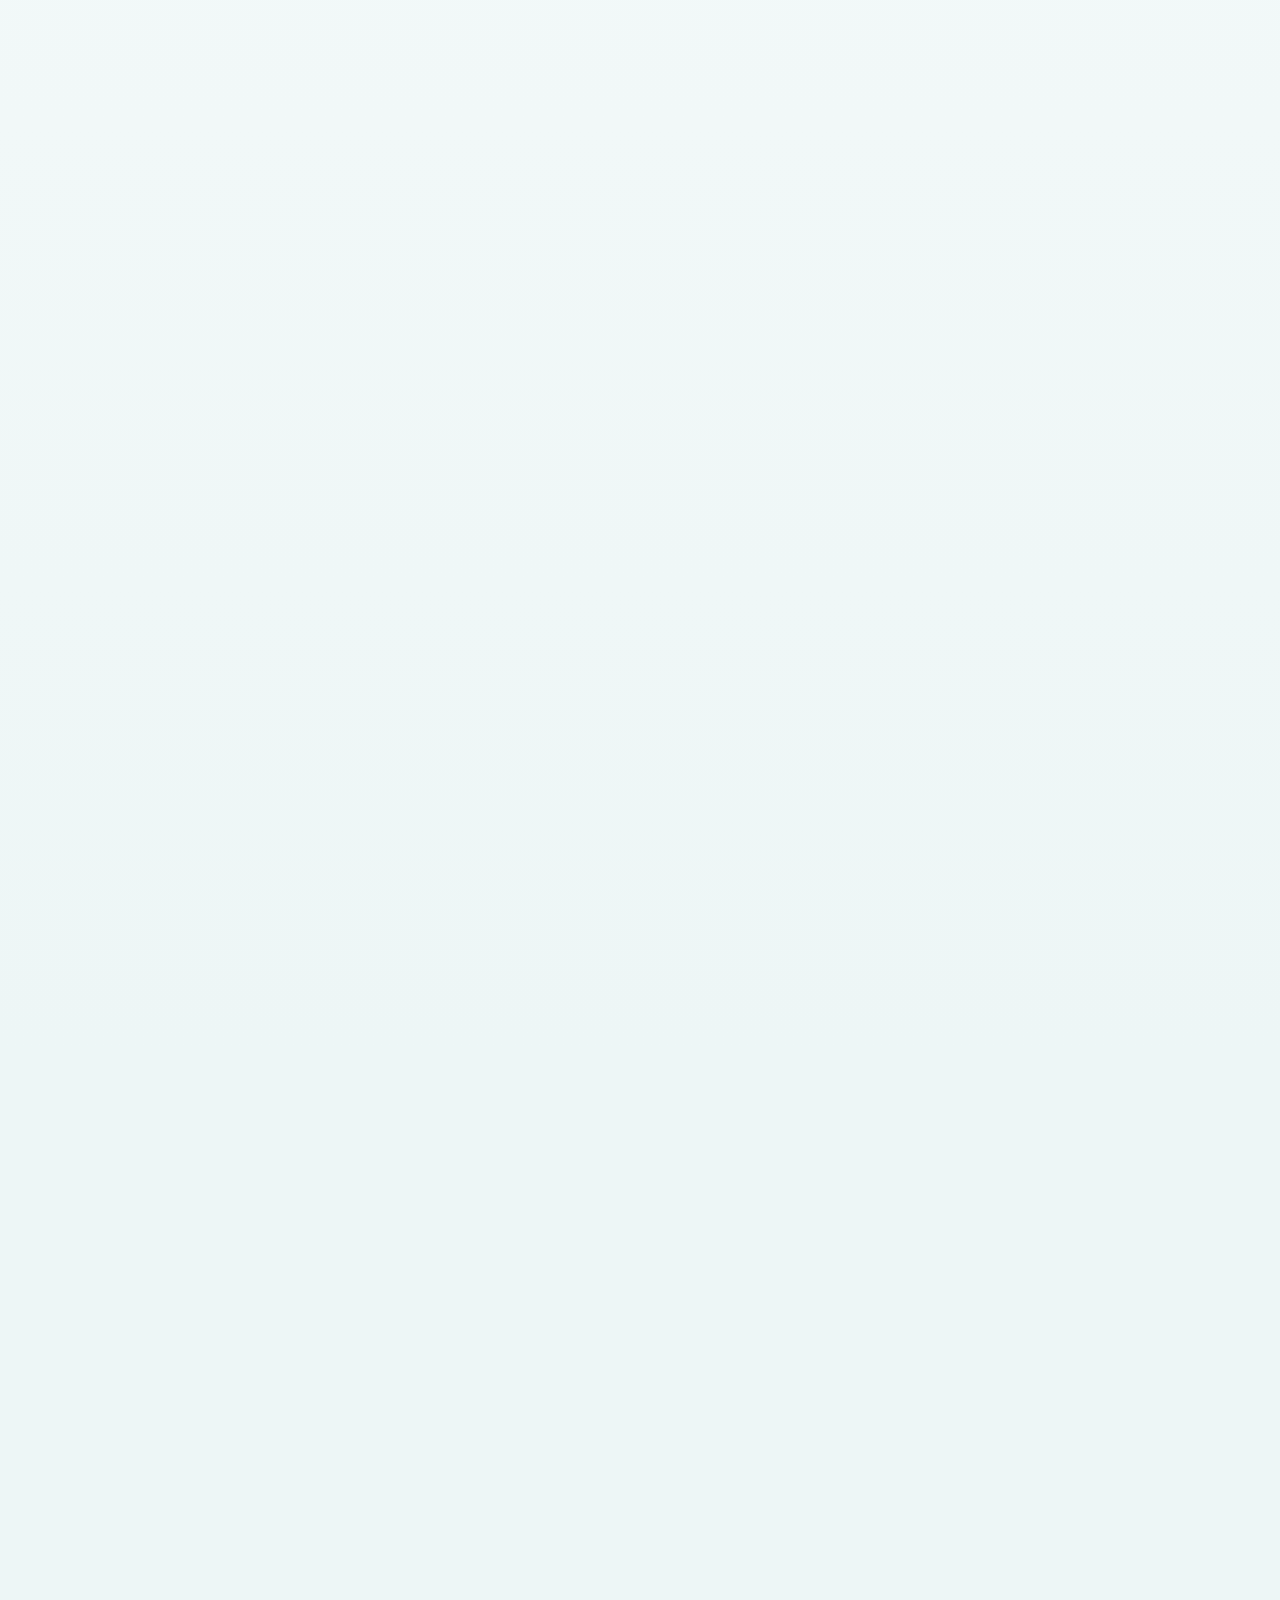
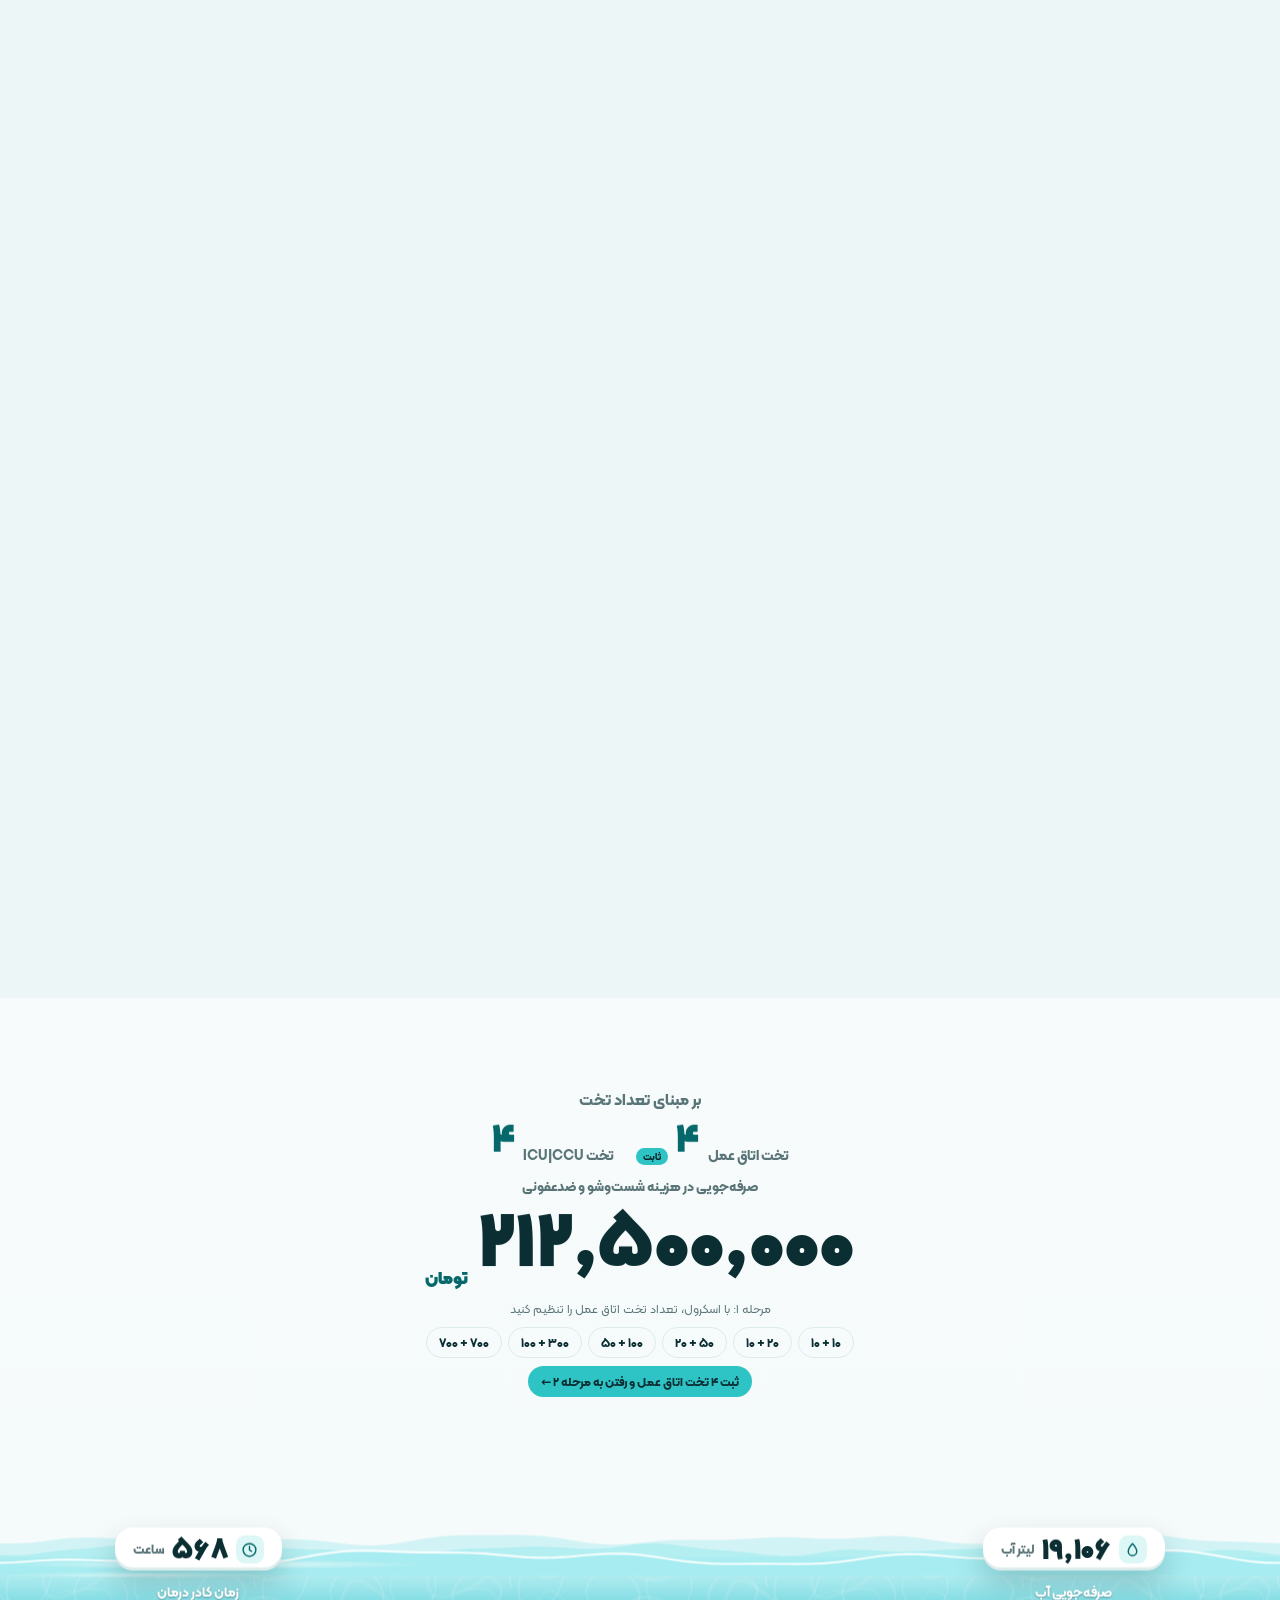
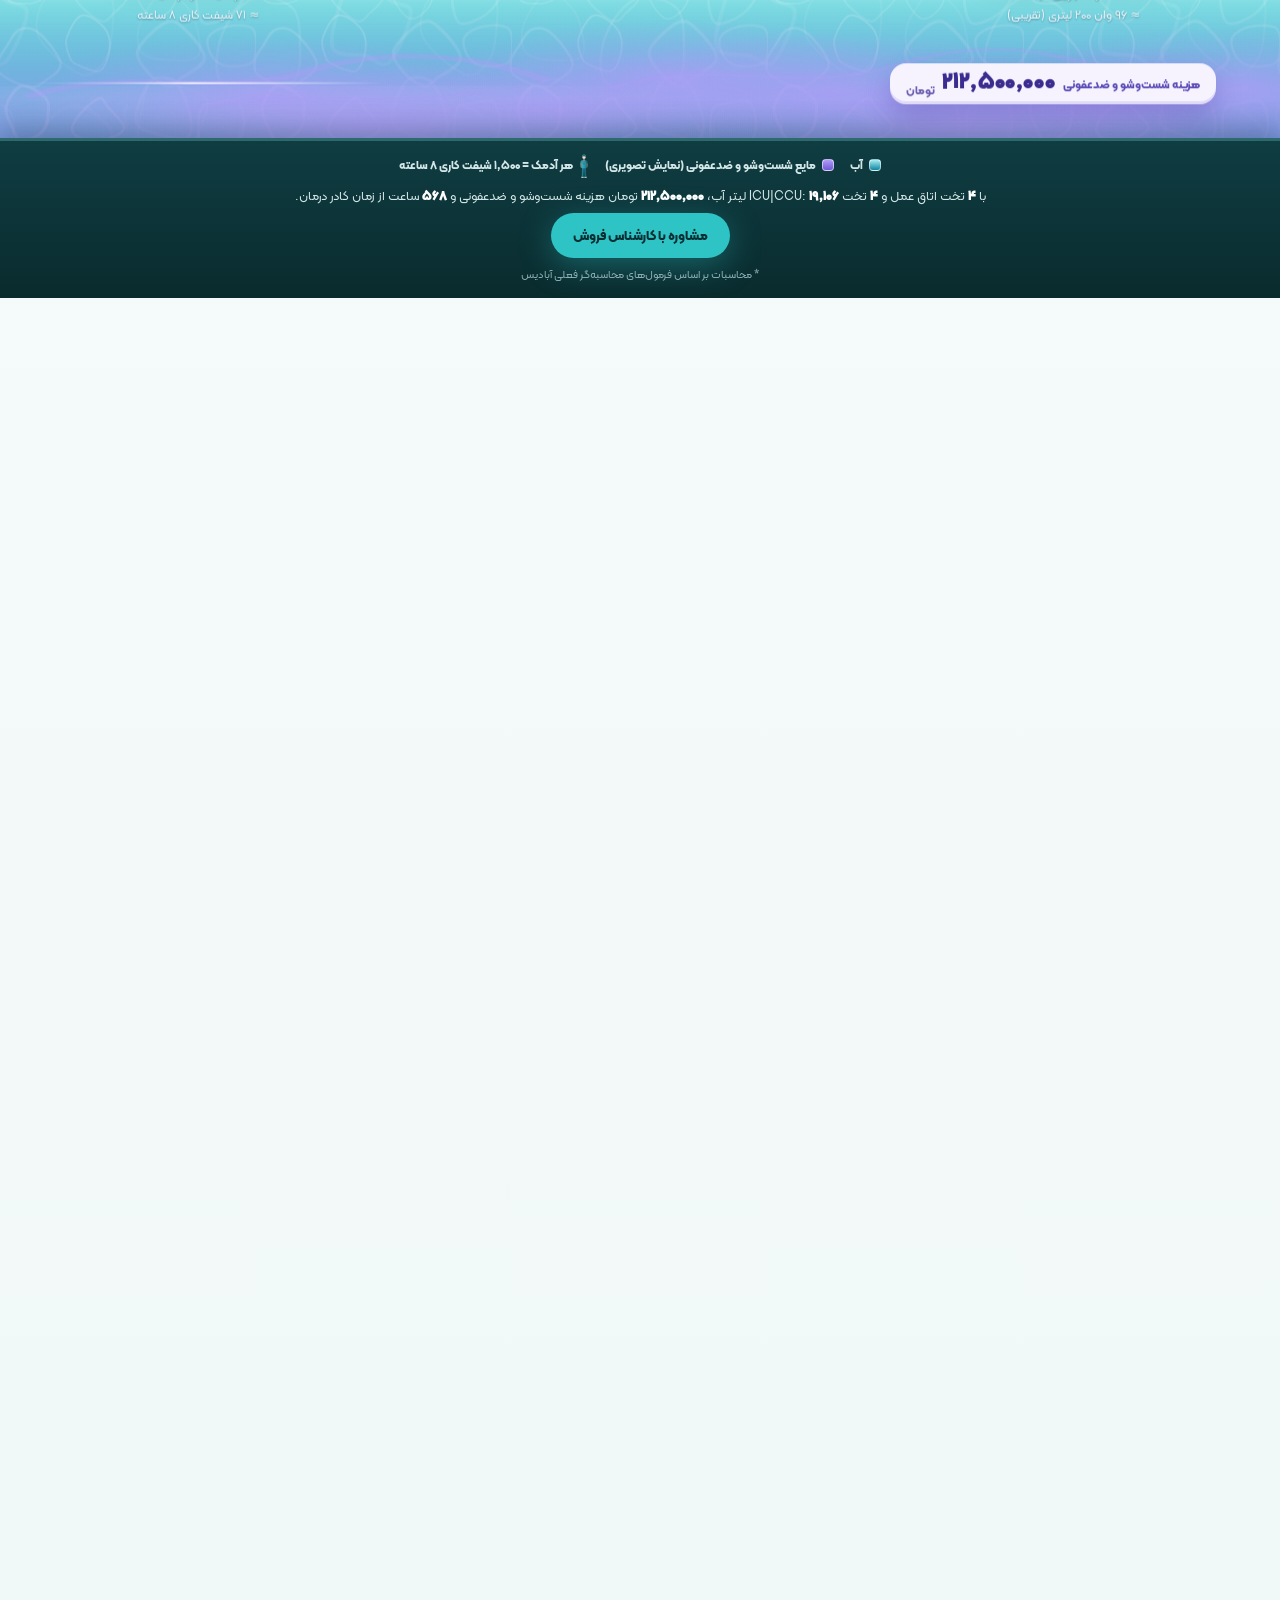
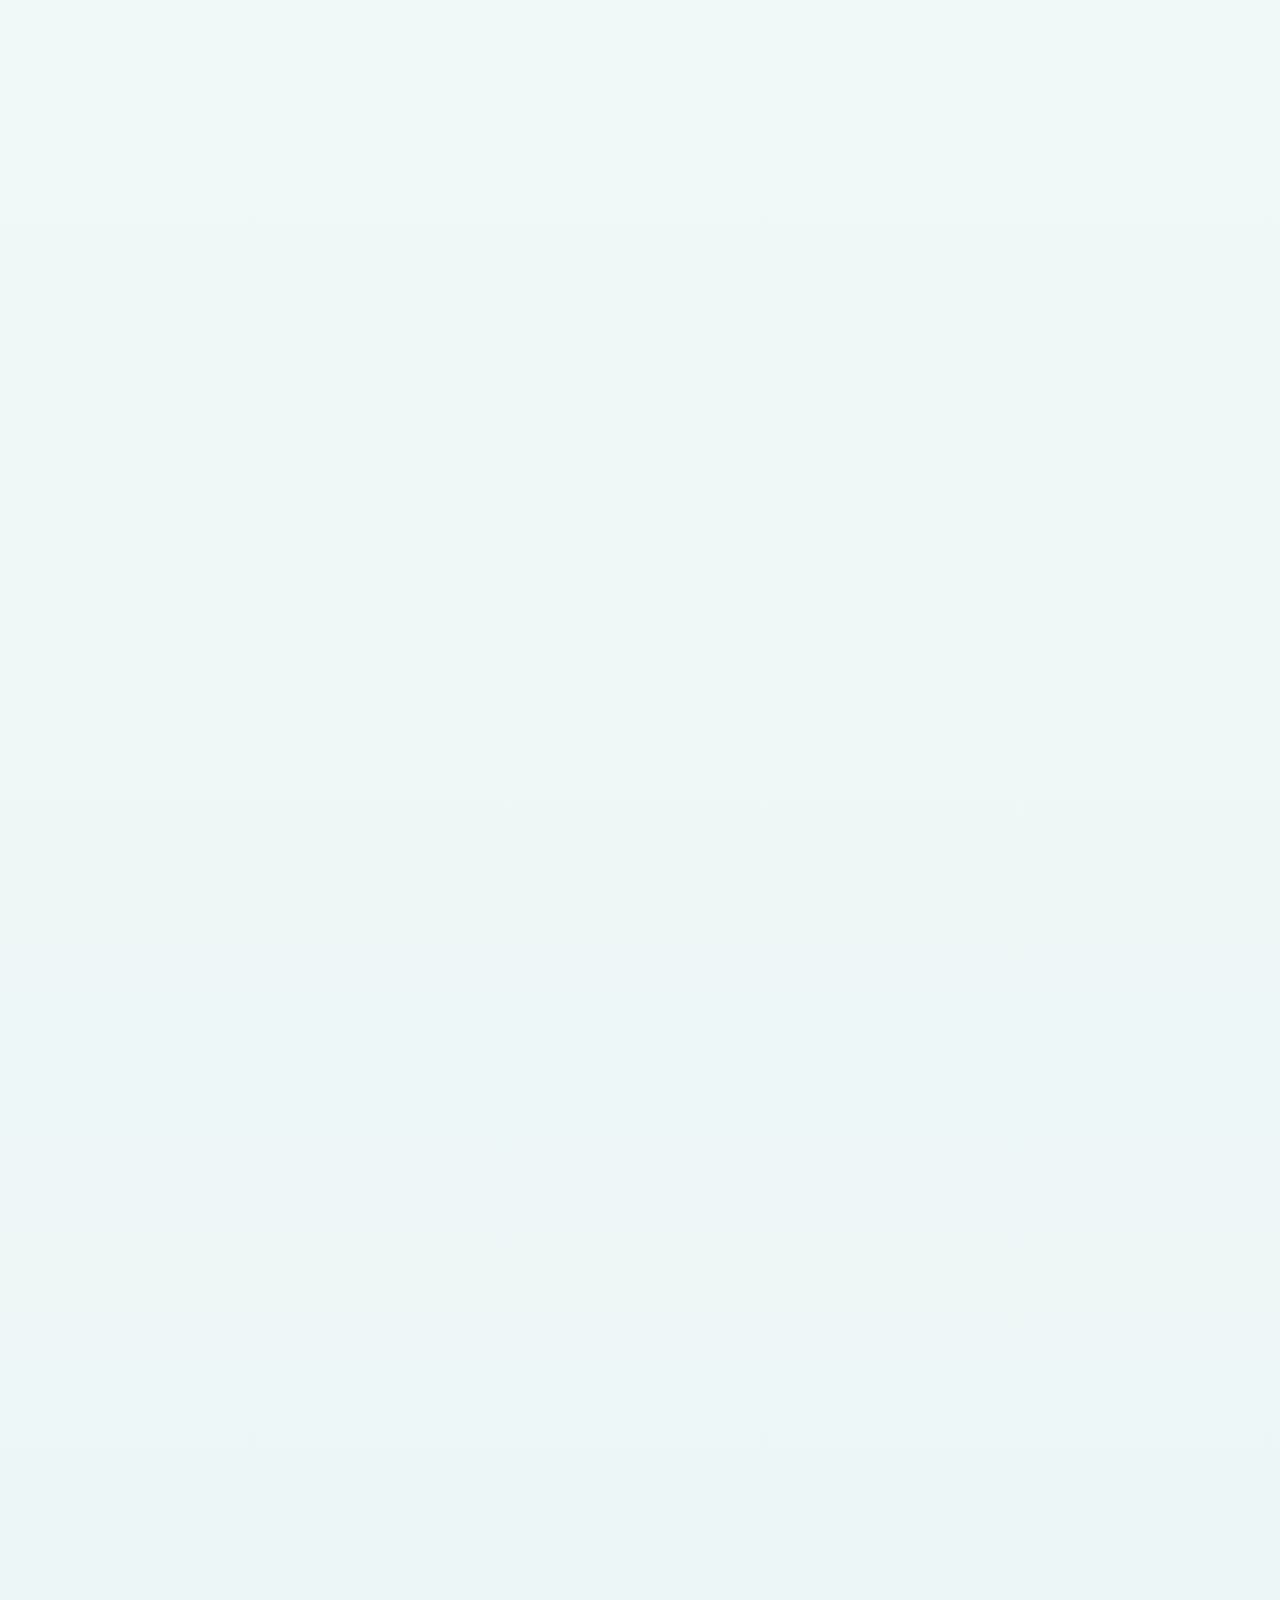
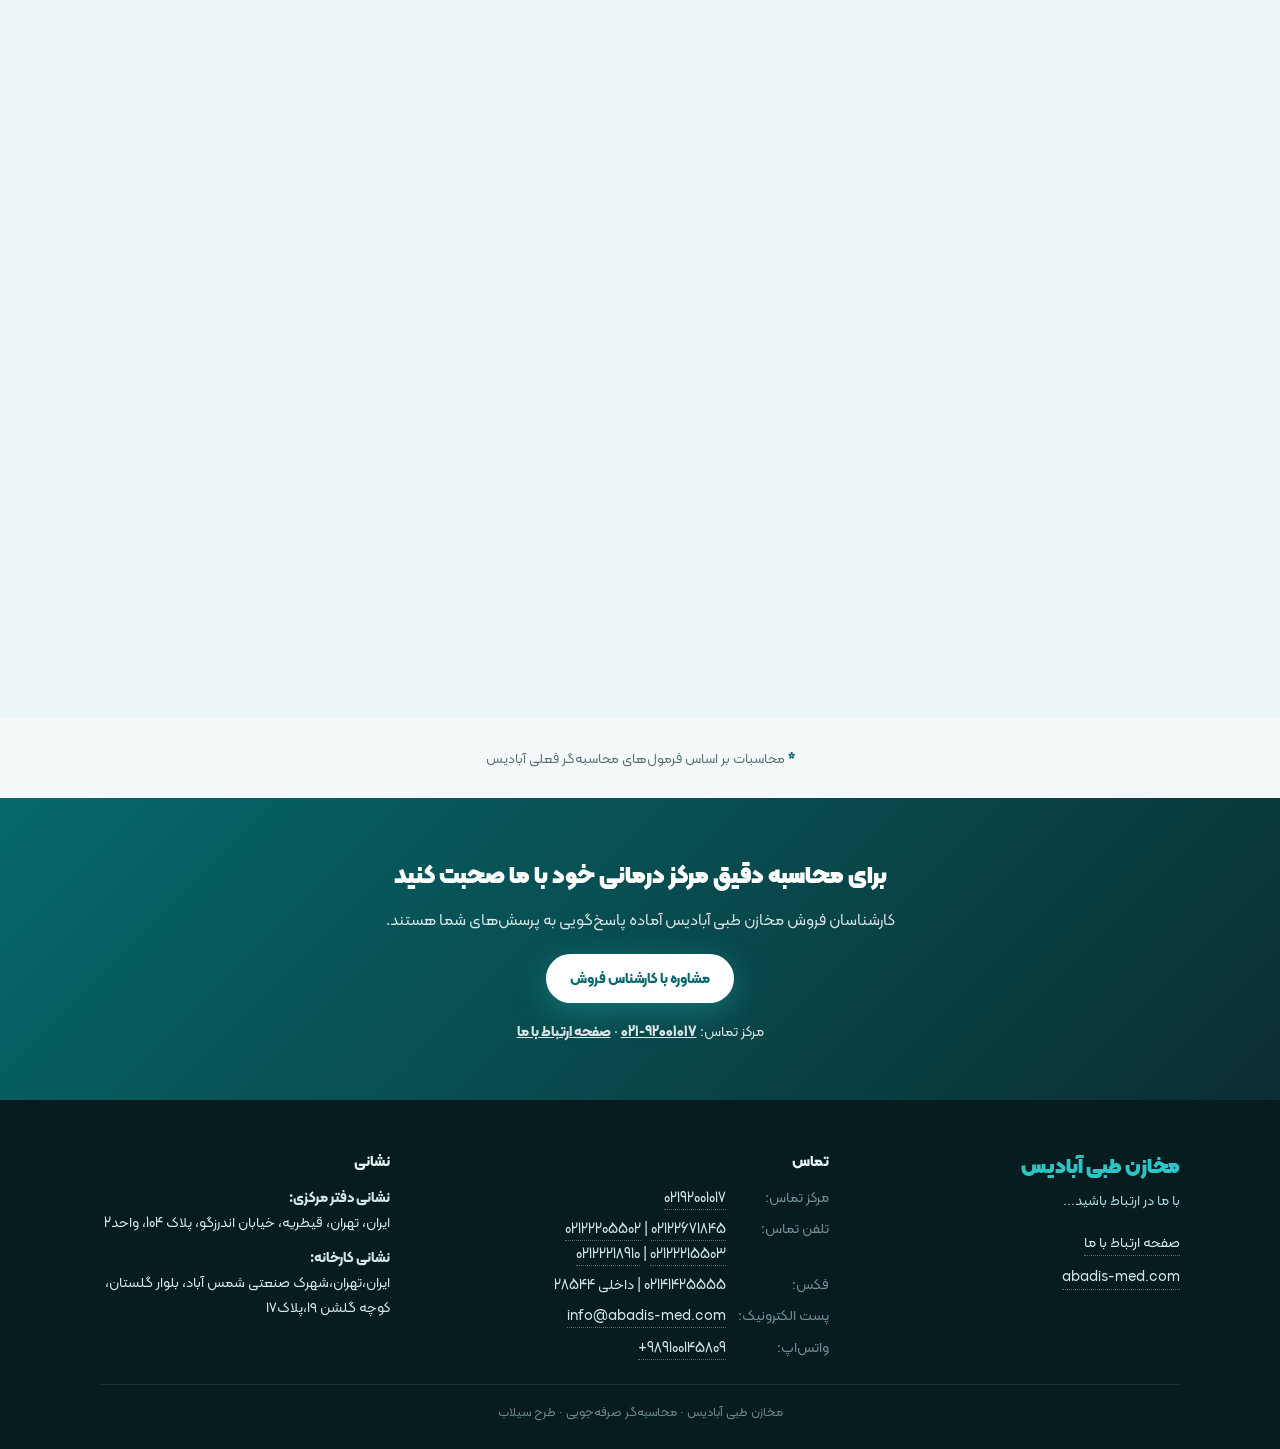
==== commit 57a2a128: "Flood: realistic water and fluid, stacked staff" ====
--- a/flood/index.html
+++ b/flood/index.html
@@ -24,8 +24,9 @@
     [data-theme="dark"] .fl-sec { background: linear-gradient(180deg, #071d20 0%, #0a2427 60%); }
     #calc1 .calc-track { height: 430vh; }
     #calc2 .calc-track { height: 680vh; }
-    .calc-pin { padding: 0; --lav1: #c9bdfb; --lav2: #9d8cf0; --lav3: #7f6ee0; }
-    [data-theme="dark"] .calc-pin { --lav1: #8f7fe6; --lav2: #6a58c9; --lav3: #4a3c9e; }
+    .calc-pin { padding: 0; --lav: 176,156,246; --lavd: 112,88,214; --w0: #a6ecf0; --w1: #3cc0cc; --w2: #0e86a0; --w3: #07506b; }
+    [data-theme="dark"] .calc-pin { --lav: 150,128,236; --lavd: 92,70,190; --w0: #48b9c4; --w1: #148596; --w2: #0a5570; --w3: #052c3e; }
+    /* top block: input + cost headline */
     .fl-top { position: absolute; z-index: 1; top: 0; left: 0; right: 0; padding: 88px 24px 0; text-align: center; display: flex; flex-direction: column; align-items: center; gap: 2px; }
     .fl-top h2 { font-size: 1rem; font-weight: 800; color: var(--muted); }
     .fl-inrow { display: flex; justify-content: center; align-items: baseline; gap: 22px; flex-wrap: wrap; }
@@ -38,7 +39,7 @@
     .fl-head { margin-top: 4px; display: flex; flex-direction: column; align-items: center; }
     .fl-head .lb { font-size: .86rem; font-weight: 800; color: var(--muted); }
     .fl-head .val { display: flex; align-items: baseline; gap: 10px; }
-    .fl-head .odo { font-size: clamp(2.6rem, 6.4vw, 5.2rem); color: var(--teal-dark); }
+    .fl-head .odo { font-size: clamp(2.6rem, 5.6vw, 4.5rem); color: var(--teal-dark); }
     [data-theme="dark"] .fl-head .odo { color: #e6f3f3; }
     .fl-head .u { font-size: 1.1rem; font-weight: 900; color: var(--teal); }
     [data-theme="dark"] .fl-head .u { color: #2ec4c6; }
@@ -47,30 +48,31 @@
     .fl-top .chip { background: transparent; }
     .fl-top .confirm { margin-top: 6px; }
 
-    .sea { position: absolute; z-index: 2; left: 0; right: 0; top: 0; bottom: 0; transform: translateY(70%); transition: transform .5s cubic-bezier(.2,.75,.25,1); will-change: transform; pointer-events: none; }
-    .waves { position: absolute; left: -100%; top: -38px; width: 200%; height: 40px; animation: drift 9s linear infinite; }
-    .waves.w2 { animation-duration: 6s; animation-direction: reverse; top: -30px; }
+    /* water */
+    .sea { position: absolute; z-index: 2; left: 0; right: 0; top: 0; height: 100%; transform: translateY(60%); transition: transform .5s cubic-bezier(.2,.75,.25,1); will-change: transform; pointer-events: none; }
+    .sea .body { position: absolute; inset: 0; background:
+      linear-gradient(180deg, rgba(255,255,255,.38) 0, rgba(255,255,255,0) 46px),
+      linear-gradient(180deg, var(--w0) 0%, var(--w1) 14%, var(--w2) 42%, var(--w3) 78%); }
+    .wv { position: absolute; left: -100%; width: 200%; height: 48px; animation: drift 14s linear infinite; }
+    .wv3 { top: -40px; opacity: .45; animation-duration: 21s; } .wv3 path { fill: var(--w0); }
+    .wv2 { top: -34px; opacity: .7; animation-duration: 11s; animation-direction: reverse; } .wv2 path { fill: var(--w0); }
+    .wv1 { top: -30px; } .wv1 .fill { fill: var(--w0); }
+    .wv1 .hl { fill: none; stroke: #fff; stroke-width: 2.2; stroke-opacity: .85; vector-effect: non-scaling-stroke; }
+    [data-theme="dark"] .wv1 .hl { stroke-opacity: .55; }
     @keyframes drift { to { transform: translateX(50%); } }
-    .sea .body { position: absolute; inset: 0; background: linear-gradient(180deg, #3fcbd0 0%, #149aa0 30%, #05686b 75%); }
-    [data-theme="dark"] .sea .body { background: linear-gradient(180deg, #1aa6ab 0%, #0b6f74 30%, #043d40 75%); }
-    .sea .body::before { content: ""; position: absolute; inset: 0; background: radial-gradient(40% 20% at 20% 18%, rgba(255,255,255,.16), transparent 70%), repeating-linear-gradient(180deg, rgba(255,255,255,.05) 0 2px, transparent 2px 22px); }
-    /* washing & disinfection fluid layer (visual share only) */
-    .fluid { position: absolute; left: 0; right: 0; top: 0; bottom: 0; transform: translateY(100%); transition: transform .5s cubic-bezier(.2,.75,.25,1); will-change: transform; }
-    .fluid .fbody { position: absolute; inset: 0; background: linear-gradient(180deg, var(--lav1) 0%, var(--lav2) 22%, var(--lav3) 70%); opacity: .93; }
-    .fluid .fbody::before { content: ""; position: absolute; inset: 0; background: radial-gradient(circle at 14% 12%, rgba(255,255,255,.55) 0 2.5px, transparent 3.5px), radial-gradient(circle at 31% 26%, rgba(255,255,255,.45) 0 1.8px, transparent 2.8px), radial-gradient(circle at 63% 9%, rgba(255,255,255,.5) 0 2.2px, transparent 3.2px), radial-gradient(circle at 82% 22%, rgba(255,255,255,.4) 0 1.6px, transparent 2.6px), radial-gradient(circle at 47% 34%, rgba(255,255,255,.35) 0 1.6px, transparent 2.6px), radial-gradient(60% 30% at 70% 0%, rgba(255,255,255,.22), transparent 70%); }
-    .fluid .waves { top: -14px; height: 16px; animation-duration: 7s; }
-    .fluid .fline { position: absolute; left: 0; right: 0; top: 0; height: 2px; background: rgba(255,255,255,.7); }
-    .flabel { position: absolute; left: 50%; top: 0; transform: translate(-50%, -50%); transition: transform .5s cubic-bezier(.2,.75,.25,1); z-index: 3; }
-    .flabel .tag { background: #f6f3ff; border-radius: 16px; padding: 5px 16px 3px; display: flex; align-items: center; gap: 8px; white-space: nowrap; box-shadow: 0 12px 26px rgba(60,40,140,.25), inset 0 -3px 0 rgba(127,110,224,.18); }
-    [data-theme="dark"] .flabel .tag { background: #241d4d; box-shadow: 0 12px 26px rgba(0,0,0,.4), inset 0 0 0 1px rgba(201,189,251,.35); }
-    .flabel .k { font-size: .74rem; font-weight: 800; color: #5b4bb8; }
-    [data-theme="dark"] .flabel .k { color: #cfc4ff; }
-    .flabel .odo { font-size: 1.35rem; color: #3b2d8f; }
-    [data-theme="dark"] .flabel .odo { color: #e6e0ff; }
-    .flabel .u { font-size: .74rem; font-weight: 800; color: #6c5fb0; }
-    [data-theme="dark"] .flabel .u { color: #cfc4ff; }
+    .glint { position: absolute; top: 2px; left: 0; width: 34%; height: 10px; border-radius: 50%; background: radial-gradient(closest-side, rgba(255,255,255,.75), rgba(255,255,255,0)); animation: glint 7s ease-in-out infinite; }
+    .glint.g2 { top: 14px; width: 22%; height: 7px; animation-duration: 9.5s; animation-delay: -4s; opacity: .7; }
+    @keyframes glint { 0% { transform: translateX(-40%); opacity: 0; } 30%, 70% { opacity: 1; } 100% { transform: translateX(320%); opacity: 0; } }
+    .caus { position: absolute; inset: 0; overflow: hidden; -webkit-mask-image: linear-gradient(180deg, transparent 0, #000 26px, rgba(0,0,0,.55) 40%, transparent 78%); mask-image: linear-gradient(180deg, transparent 0, #000 26px, rgba(0,0,0,.55) 40%, transparent 78%); }
+    .caus i { position: absolute; left: -256px; top: -256px; right: -256px; bottom: -256px; background-image: url("data:image/svg+xml,%3Csvg%20xmlns%3D%22http%3A//www.w3.org/2000/svg%22%20width%3D%22256%22%20height%3D%22256%22%20viewBox%3D%220%200%20256%20256%22%3E%3Cg%20fill%3D%22none%22%20stroke%3D%22%23fff%22%20stroke-linejoin%3D%22round%22%3E%3Cpath%20d%3D%22M50.0%2023.6C48.5%2029.3%2046.0%2037.9%2041.7%2041.7C37.4%2045.5%2030.0%2046.4%2024.3%2046.3C18.7%2046.2%209.9%2046.8%207.5%2041.1C5.1%2035.4%208.3%2019.3%2010.1%2012.1C11.9%204.9%2011.4%20-1.4%2018.1%20-2.2C24.9%20-3.0%2045.4%203.0%2050.7%207.3C56.0%2011.6%2051.5%2017.8%2050.0%2023.6Z%22%20stroke-width%3D%221.5%22%20stroke-opacity%3D%220.56%22/%3E%3Cpath%20d%3D%22M62.2%20279.3C63.7%20286.4%2059.8%20297.0%2053.7%20301.0C47.6%20305.1%2033.3%20304.4%2025.8%20303.6C18.2%20302.7%2011.2%20301.8%208.5%20295.9C5.8%20289.9%207.0%20275.1%209.4%20267.8C11.9%20260.5%2017.3%20253.9%2023.1%20252.2C29.0%20250.6%2038.0%20253.5%2044.5%20258.0C51.0%20262.5%2060.7%20272.1%2062.2%20279.3Z%22%20stroke-width%3D%221.5%22%20stroke-opacity%3D%220.56%22/%3E%3Cpath%20d%3D%22M305.5%2020.3C306.2%2027.2%20310.6%2040.5%20306.3%2045.4C302.0%2050.2%20287.5%2051.2%20279.8%2049.5C272.1%2047.9%20264.0%2041.5%20259.8%2035.6C255.7%2029.7%20251.4%2020.0%20255.0%2014.3C258.6%208.6%20273.6%202.9%20281.5%201.2C289.4%20-0.5%20298.6%200.8%20302.6%204.0C306.6%207.2%20304.9%2013.4%20305.5%2020.3Z%22%20stroke-width%3D%221.5%22%20stroke-opacity%3D%220.56%22/%3E%3Cpath%20d%3D%22M314.4%20286.7C314.9%20294.8%20313.4%20301.6%20308.2%20305.1C303.1%20308.5%20291.2%20310.2%20283.6%20307.3C276.0%20304.5%20265.9%20294.1%20262.8%20288.2C259.8%20282.3%20262.3%20278.2%20265.2%20271.9C268.1%20265.6%20273.4%20253.0%20280.1%20250.4C286.9%20247.8%20299.9%20250.4%20305.6%20256.4C311.3%20262.5%20314.0%20278.6%20314.4%20286.7Z%22%20stroke-width%3D%221.5%22%20stroke-opacity%3D%220.56%22/%3E%3Cpath%20d%3D%22M60.6%20105.4C61.8%20113.2%2052.1%20118.4%2046.7%20122.4C41.3%20126.4%2036.4%20131.2%2028.1%20129.5C19.9%20127.8%200.5%20119.4%20-2.8%20112.1C-6.1%20104.9%204.7%2092.8%208.5%2086.1C12.3%2079.4%2015.0%2073.6%2020.2%2071.9C25.3%2070.2%2032.7%2070.3%2039.4%2075.9C46.1%2081.5%2059.3%2097.7%2060.6%20105.4Z%22%20stroke-width%3D%222.6%22%20stroke-opacity%3D%220.53%22/%3E%3Cpath%20d%3D%22M305.9%2096.3C306.0%20103.0%20311.8%20114.4%20308.0%20119.0C304.2%20123.5%20291.9%20124.2%20283.4%20123.5C274.8%20122.9%20260.5%20120.2%20256.4%20115.2C252.3%20110.3%20255.2%20101.5%20258.7%2093.7C262.3%2085.9%20269.8%2071.1%20277.9%2068.6C286.1%2066.1%20303.1%2074.0%20307.7%2078.6C312.4%2083.2%20305.9%2089.5%20305.9%2096.3Z%22%20stroke-width%3D%222.6%22%20stroke-opacity%3D%220.53%22/%3E%3Cpath%20d%3D%22M48.3%20154.7C48.0%20160.2%2047.6%20168.5%2043.3%20173.3C38.9%20178.2%2027.2%20184.5%2022.0%20183.7C16.7%20182.9%2014.2%20174.3%2011.6%20168.5C8.9%20162.7%204.4%20155.7%206.1%20149.0C7.8%20142.4%2015.3%20129.9%2021.8%20128.4C28.3%20127.0%2040.6%20135.9%2045.0%20140.2C49.4%20144.6%2048.6%20149.1%2048.3%20154.7Z%22%20stroke-width%3D%223.2%22%20stroke-opacity%3D%220.73%22/%3E%3Cpath%20d%3D%22M310.6%20159.9C312.9%20166.2%20313.1%20172.6%20306.8%20176.9C300.6%20181.2%20280.7%20187.8%20273.1%20185.8C265.4%20183.9%20262.3%20171.2%20261.0%20165.3C259.6%20159.4%20261.7%20154.9%20265.0%20150.5C268.2%20146.1%20275.8%20140.8%20280.5%20138.9C285.2%20137.0%20288.0%20135.6%20293.0%20139.1C298.0%20142.6%20308.3%20153.6%20310.6%20159.9Z%22%20stroke-width%3D%223.2%22%20stroke-opacity%3D%220.73%22/%3E%3Cpath%20d%3D%22M45.7%20216.7C46.9%20222.3%2050.3%20233.3%2046.1%20237.0C41.8%20240.6%2026.5%20239.4%2020.1%20238.6C13.7%20237.8%209.8%20236.1%207.9%20232.0C5.9%20227.9%205.6%20220.5%208.3%20214.0C11.0%20207.5%2018.8%20195.0%2023.9%20193.2C28.9%20191.4%2035.1%20199.3%2038.8%20203.2C42.4%20207.2%2044.5%20211.0%2045.7%20216.7Z%22%20stroke-width%3D%221.4%22%20stroke-opacity%3D%220.41%22/%3E%3Cpath%20d%3D%22M298.9%20217.1C298.2%20223.0%20298.9%20231.8%20294.8%20235.3C290.6%20238.8%20279.9%20237.6%20274.2%20238.1C268.4%20238.5%20261.8%20242.3%20260.2%20238.1C258.6%20233.8%20261.8%20218.2%20264.7%20212.5C267.6%20206.8%20272.1%20206.1%20277.8%20203.9C283.4%20201.8%20295.2%20197.3%20298.7%20199.5C302.2%20201.7%20299.5%20211.1%20298.9%20217.1Z%22%20stroke-width%3D%221.4%22%20stroke-opacity%3D%220.41%22/%3E%3Cpath%20d%3D%22M127.5%2039.2C127.1%2045.3%20119.0%2050.9%20114.5%2055.0C110.1%2059.0%20107.4%2065.8%20100.9%2063.6C94.4%2061.4%2079.1%2048.9%2075.6%2041.7C72.2%2034.5%2076.1%2024.6%2080.3%2020.2C84.6%2015.7%2094.9%2015.4%20101.1%2015.1C107.3%2014.8%20113.0%2014.5%20117.4%2018.5C121.8%2022.5%20128.0%2033.2%20127.5%2039.2Z%22%20stroke-width%3D%222.1%22%20stroke-opacity%3D%220.42%22/%3E%3Cpath%20d%3D%22M109.6%2091.9C108.8%2099.1%20105.2%20111.0%2099.8%20113.5C94.3%20116.0%2081.8%20109.5%2076.7%20107.0C71.6%20104.4%2070.7%20102.7%2069.1%2098.2C67.4%2093.8%2064.6%2087.2%2066.7%2080.5C68.8%2073.8%2075.6%2059.6%2081.9%2058.0C88.2%2056.3%2099.9%2064.9%20104.5%2070.6C109.1%2076.2%20110.4%2084.8%20109.6%2091.9Z%22%20stroke-width%3D%221.9%22%20stroke-opacity%3D%220.63%22/%3E%3Cpath%20d%3D%22M124.2%20169.6C124.7%20174.7%20116.6%20178.2%20111.1%20180.8C105.7%20183.4%2098.0%20186.5%2091.6%20185.4C85.1%20184.3%2074.6%20178.8%2072.5%20174.2C70.5%20169.5%2074.8%20163.2%2079.2%20157.7C83.6%20152.1%2094.2%20142.2%2099.0%20140.9C103.8%20139.6%20103.9%20145.0%20108.1%20149.8C112.3%20154.6%20123.6%20164.4%20124.2%20169.6Z%22%20stroke-width%3D%222.7%22%20stroke-opacity%3D%220.71%22/%3E%3Cpath%20d%3D%22M119.1%20-16.5C119.4%20-10.2%20114.2%20-4.8%20109.0%20-2.3C103.9%200.1%2096.5%200.6%2088.1%20-1.9C79.8%20-4.4%2063.9%20-11.1%2058.9%20-17.4C53.8%20-23.6%2054.3%20-32.9%2057.9%20-39.4C61.5%20-46.0%2072.1%20-56.5%2080.4%20-56.7C88.6%20-56.9%20100.9%20-47.2%20107.4%20-40.5C113.8%20-33.8%20118.8%20-22.9%20119.1%20-16.5Z%22%20stroke-width%3D%221.7%22%20stroke-opacity%3D%220.68%22/%3E%3Cpath%20d%3D%22M114.7%20228.9C114.9%20237.0%20115.3%20247.8%20110.6%20252.9C105.8%20258.0%2094.4%20259.6%2086.2%20259.6C77.9%20259.5%2065.1%20258.8%2061.2%20252.5C57.4%20246.2%2059.2%20230.8%2062.8%20221.8C66.4%20212.7%2075.0%20201.2%2082.8%20198.3C90.6%20195.4%20104.2%20199.1%20109.5%20204.2C114.8%20209.3%20114.5%20220.8%20114.7%20228.9Z%22%20stroke-width%3D%221.7%22%20stroke-opacity%3D%220.68%22/%3E%3Cpath%20d%3D%22M179.8%2029.5C179.2%2035.6%20175.4%2046.5%20171.1%2051.8C166.8%2057.1%20159.4%2062.8%20153.9%2061.2C148.4%2059.6%20141.0%2049.2%20138.0%2042.5C135.0%2035.7%20132.4%2025.9%20135.8%2020.7C139.1%2015.5%20151.7%2012.3%20158.3%2011.4C164.8%2010.4%20171.4%2012.0%20175.0%2015.0C178.6%2018.0%20180.4%2023.3%20179.8%2029.5Z%22%20stroke-width%3D%221.4%22%20stroke-opacity%3D%220.53%22/%3E%3Cpath%20d%3D%22M189.7%20285.3C189.7%20292.2%20183.6%20304.4%20176.9%20309.9C170.1%20315.4%20156.0%20319.7%20149.1%20318.3C142.1%20316.9%20137.5%20308.3%20135.4%20301.4C133.2%20294.5%20132.6%20283.5%20136.2%20277.1C139.8%20270.7%20150.0%20264.5%20156.7%20263.1C163.5%20261.7%20171.1%20264.8%20176.6%20268.5C182.1%20272.2%20189.6%20278.4%20189.7%20285.3Z%22%20stroke-width%3D%221.4%22%20stroke-opacity%3D%220.53%22/%3E%3Cpath%20d%3D%22M204.5%20101.0C203.8%20109.3%20186.6%20116.6%20180.5%20121.2C174.4%20125.8%20173.1%20129.4%20167.8%20128.5C162.5%20127.6%20153.6%20121.8%20148.6%20115.8C143.6%20109.8%20135.1%20101.0%20137.9%2092.6C140.8%2084.1%20158.2%2068.6%20165.9%2065.1C173.7%2061.6%20178.0%2065.6%20184.4%2071.5C190.8%2077.5%20205.1%2092.8%20204.5%20101.0Z%22%20stroke-width%3D%223.3%22%20stroke-opacity%3D%220.45%22/%3E%3Cpath%20d%3D%22M190.4%20159.1C192.1%20168.4%20192.2%20178.4%20186.1%20181.2C180.0%20183.9%20162.0%20178.0%20153.8%20175.6C145.7%20173.2%20139.3%20171.9%20137.0%20166.6C134.6%20161.3%20137.1%20151.3%20139.8%20143.8C142.5%20136.4%20147.1%20125.0%20153.1%20121.9C159.1%20118.8%20169.6%20119.3%20175.9%20125.5C182.1%20131.7%20188.7%20149.8%20190.4%20159.1Z%22%20stroke-width%3D%223.3%22%20stroke-opacity%3D%220.44%22/%3E%3Cpath%20d%3D%22M188.6%20207.8C188.5%20214.6%20179.2%20235.8%20174.1%20240.6C169.1%20245.3%20164.4%20237.7%20158.2%20236.3C152.0%20234.8%20140.1%20236.7%20137.0%20232.0C133.9%20227.2%20137.3%20215.4%20139.7%20207.7C142.0%20200.0%20145.2%20187.1%20151.1%20185.8C157.0%20184.4%20168.7%20196.0%20175.0%20199.7C181.2%20203.3%20188.7%20201.0%20188.6%20207.8Z%22%20stroke-width%3D%222.6%22%20stroke-opacity%3D%220.55%22/%3E%3Cpath%20d%3D%22M245.5%2034.0C245.2%2040.5%20237.6%2051.1%20230.8%2056.5C224.0%2061.8%20210.5%2067.7%20204.8%2066.1C199.1%2064.5%20197.4%2053.0%20196.6%2046.7C195.8%2040.3%20196.7%2033.4%20199.9%2028.0C203.1%2022.6%20210.5%2016.0%20215.9%2014.3C221.3%2012.5%20227.4%2014.3%20232.3%2017.6C237.2%2020.9%20245.7%2027.5%20245.5%2034.0Z%22%20stroke-width%3D%222.8%22%20stroke-opacity%3D%220.39%22/%3E%3Cpath%20d%3D%22M-4.6%2087.6C-3.6%2092.2%20-4.5%2099.6%20-8.1%20103.6C-11.7%20107.7%20-20.3%20113.0%20-26.2%20112.0C-32.0%20111.0%20-40.6%20102.7%20-43.1%2097.8C-45.5%2093.0%20-43.3%2086.8%20-40.9%2082.9C-38.6%2079.1%20-33.1%2075.6%20-28.7%2074.5C-24.2%2073.4%20-18.3%2074.2%20-14.3%2076.3C-10.3%2078.5%20-5.6%2083.1%20-4.6%2087.6Z%22%20stroke-width%3D%222.5%22%20stroke-opacity%3D%220.45%22/%3E%3Cpath%20d%3D%22M255.9%2094.1C255.4%20100.1%20254.5%20104.4%20249.3%20106.7C244.0%20109.1%20230.9%20109.7%20224.6%20108.2C218.2%20106.7%20213.9%20102.4%20211.2%2097.7C208.5%2093.0%20205.9%2084.6%20208.4%2079.8C210.9%2075.1%20218.9%2070.7%20226.2%2069.2C233.5%2067.7%20247.3%2066.8%20252.2%2070.9C257.2%2075.1%20256.4%2088.1%20255.9%2094.1Z%22%20stroke-width%3D%222.5%22%20stroke-opacity%3D%220.45%22/%3E%3Cpath%20d%3D%22M-13.3%20165.0C-12.7%20171.0%20-13.4%20177.0%20-18.4%20181.1C-23.4%20185.2%20-37.6%20190.1%20-43.5%20189.8C-49.3%20189.5%20-50.2%20186.6%20-53.3%20179.5C-56.4%20172.5%20-64.4%20153.8%20-61.9%20147.5C-59.5%20141.3%20-45.2%20142.3%20-38.6%20141.9C-32.0%20141.5%20-26.4%20141.3%20-22.1%20145.2C-17.9%20149.0%20-13.9%20159.0%20-13.3%20165.0Z%22%20stroke-width%3D%222.7%22%20stroke-opacity%3D%220.51%22/%3E%3Cpath%20d%3D%22M244.1%20166.2C244.1%20173.1%20243.2%20180.3%20236.8%20185.5C230.4%20190.7%20212.1%20198.9%20205.8%20197.4C199.4%20196.0%20199.3%20184.5%20198.6%20176.7C197.8%20168.9%20198.5%20155.7%20201.2%20150.7C203.9%20145.6%20208.8%20147.5%20214.7%20146.4C220.6%20145.3%20231.8%20140.8%20236.7%20144.1C241.6%20147.4%20244.1%20159.3%20244.1%20166.2Z%22%20stroke-width%3D%222.7%22%20stroke-opacity%3D%220.51%22/%3E%3Cpath%20d%3D%22M-7.6%20212.9C-7.2%20218.3%20-11.6%20225.9%20-16.1%20230.5C-20.7%20235.1%20-28.1%20241.0%20-34.8%20240.6C-41.5%20240.3%20-52.9%20234.8%20-56.3%20228.5C-59.8%20222.2%20-59.1%20209.6%20-55.6%20202.7C-52.1%20195.8%20-41.8%20187.9%20-35.5%20187.2C-29.3%20186.5%20-22.7%20194.2%20-18.1%20198.5C-13.4%20202.8%20-7.9%20207.6%20-7.6%20212.9Z%22%20stroke-width%3D%221.4%22%20stroke-opacity%3D%220.46%22/%3E%3Cpath%20d%3D%22M245.2%20223.2C244.5%20231.1%20242.5%20237.5%20239.0%20241.7C235.5%20245.9%20231.1%20251.2%20224.2%20248.5C217.2%20245.7%20201.4%20232.7%20197.1%20225.0C192.9%20217.2%20195.9%20207.1%20198.6%20201.9C201.4%20196.6%20206.2%20194.9%20213.6%20193.7C221.0%20192.4%20237.8%20189.3%20243.1%20194.3C248.3%20199.2%20245.8%20215.3%20245.2%20223.2Z%22%20stroke-width%3D%221.4%22%20stroke-opacity%3D%220.46%22/%3E%3C/g%3E%3C/svg%3E"); background-size: 256px 256px; opacity: .3; animation: caus1 19s linear infinite; }
+    .caus i + i { background-size: 384px 384px; opacity: .17; animation: caus2 27s linear infinite; }
+    [data-theme="dark"] .caus i { opacity: .22; } [data-theme="dark"] .caus i + i { opacity: .14; }
+    @keyframes caus1 { to { transform: translate(256px, 256px); } }
+    @keyframes caus2 { to { transform: translate(-384px, 384px); } }
+    .bubbles span { position: absolute; border-radius: 50%; background: radial-gradient(circle at 32% 30%, rgba(255,255,255,.95) 0 18%, rgba(255,255,255,.18) 40%, rgba(255,255,255,.05) 70%); border: 1px solid rgba(255,255,255,.45); animation: rise 8s ease-in infinite; }
+    @keyframes rise { 0% { transform: translate(0, 60px); opacity: 0; } 15% { opacity: .9; } 50% { transform: translate(6px, -20px); } 100% { transform: translate(-4px, -140px); opacity: 0; } }
     /* surface tags */
-    .floats { position: absolute; left: 0; right: 0; top: -30px; display: flex; justify-content: center; align-items: flex-start; gap: 12vw; padding: 0 20px; z-index: 4; }
+    .floats { position: absolute; left: 0; right: 0; top: -30px; display: flex; justify-content: space-between; align-items: flex-start; padding: 0 9%; z-index: 4; }
     .buoy { position: relative; display: flex; flex-direction: column; align-items: center; text-align: center; animation: bob 4.2s ease-in-out infinite; }
     .buoy:nth-child(2) { animation-delay: -2.1s; }
     @keyframes bob { 50% { transform: translateY(5px) rotate(-1deg); } }
@@ -82,32 +84,54 @@
     .buoy .odo { font-size: 1.7rem; color: var(--ink); }
     [data-theme="dark"] .buoy .odo { color: #2ec4c6; }
     .buoy .u { font-size: .82rem; font-weight: 800; color: var(--muted); }
-    .buoy .cap { margin-top: 10px; font-size: .84rem; font-weight: 800; color: #fff; }
-    .buoy .eq { font-size: .76rem; color: rgba(255,255,255,.85); min-height: 1.3em; }
-    /* floating staff figures */
-    .crew { position: absolute; left: 0; right: 0; top: 0; height: 0; z-index: 2; }
-    .fig { position: absolute; width: 50px; height: 58px; margin-left: -25px; opacity: 0; transform: scale(.55); transition: opacity .4s, transform .45s cubic-bezier(.3,1.5,.5,1); }
-    .fig.on { transform: none; }
-    .fig svg { width: 100%; height: 100%; overflow: visible; animation: float 3.6s ease-in-out infinite; }
-    .fig:nth-child(2n) svg { animation-duration: 4.4s; animation-delay: -1.2s; }
-    .fig:nth-child(3n) svg { animation-duration: 3.1s; animation-delay: -2.2s; }
-    @keyframes float { 0%, 100% { transform: translate(0, 0) rotate(-3deg); } 50% { transform: translate(5px, 5px) rotate(3deg); } }
-    .f-body { fill: #05686b; } .f-head { fill: #0b4f52; } .f-cap { fill: #fff; } .f-cross { fill: #2ec4c6; }
-    .f-ring { fill: none; stroke: #fff; stroke-width: 6; } .f-ring2 { fill: none; stroke: #ff8f7e; stroke-width: 6; stroke-dasharray: 9 11; }
-    [data-theme="dark"] .f-body { fill: #2ec4c6; } [data-theme="dark"] .f-head { fill: #8fe3e4; } [data-theme="dark"] .f-cross { fill: #05686b; }
-    /* foot */
-    .fl-foot { position: absolute; z-index: 5; left: 0; right: 0; bottom: 18px; display: flex; flex-direction: column; align-items: center; gap: 7px; padding: 0 16px; text-align: center; }
-    .legend { display: flex; justify-content: center; align-items: center; gap: 6px 14px; flex-wrap: wrap; font-size: .74rem; font-weight: 700; color: #fff; background: rgba(4,40,42,.28); border-radius: 999px; padding: 4px 14px; }
+    .buoy .cap { margin-top: 10px; font-size: .84rem; font-weight: 800; color: #fff; text-shadow: 0 1px 2px rgba(0,40,50,.35); }
+    .buoy .eq { font-size: .76rem; color: rgba(255,255,255,.9); min-height: 1.3em; text-shadow: 0 1px 2px rgba(0,40,50,.35); }
+
+    /* washing & disinfection fluid: translucent denser layer settling in the lower water (visual share only) */
+    .fluid { position: absolute; z-index: 3; left: 0; right: 0; top: 0; height: 100%; transform: translateY(100%); transition: transform .5s cubic-bezier(.2,.75,.25,1), opacity .4s; will-change: transform; pointer-events: none; }
+    .fluid .fb { position: absolute; inset: 0; background: linear-gradient(180deg, rgba(var(--lav),0) 0, rgba(var(--lav),.28) 46px, rgba(var(--lav),.6) 92px, rgba(var(--lavd),.78) 240px, rgba(var(--lavd),.86) 100%); }
+    .fluid .fb::after { content: ""; position: absolute; inset: 80px 0 0; background: radial-gradient(40% 60px at 25% 30px, rgba(255,255,255,.14), transparent), radial-gradient(30% 50px at 75% 70px, rgba(255,255,255,.1), transparent); }
+    .plume { position: absolute; width: 38%; height: 120px; border-radius: 50%; background: radial-gradient(closest-side, rgba(var(--lav),.7), rgba(var(--lav),.25) 55%, rgba(var(--lav),0)); animation: plume 9s ease-in-out infinite; }
+    @keyframes plume { 0% { transform: translate(0, 40px) scale(.7, .6); opacity: 0; } 35% { opacity: .9; } 100% { transform: translate(var(--px, 20px), -70px) scale(1.25, 1.1); opacity: 0; } }
+    .swirl { position: absolute; left: 0; width: 100%; top: 20px; height: 90px; overflow: visible; animation: swirl 16s ease-in-out infinite alternate; }
+    .swirl path { fill: none; stroke: rgba(var(--lav),.5); stroke-linecap: round; }
+    @keyframes swirl { to { transform: translateX(-4%); } }
+    .fshim { position: absolute; left: 0; right: 0; top: 76px; height: 3px; overflow: hidden; -webkit-mask-image: linear-gradient(90deg, transparent, #000 15%, #000 85%, transparent); mask-image: linear-gradient(90deg, transparent, #000 15%, #000 85%, transparent); }
+    .fshim::after { content: ""; position: absolute; top: 0; left: 0; width: 30%; height: 100%; background: linear-gradient(90deg, transparent, rgba(255,255,255,.75), transparent); animation: shim 6s linear infinite; }
+    @keyframes shim { from { transform: translateX(-100%); } to { transform: translateX(400%); } }
+    .flabel { position: absolute; top: 78px; right: 5%; transform: translateY(-50%); }
+    .flabel .tag { background: #f6f3ff; border-radius: 16px; padding: 5px 16px 3px; display: flex; align-items: center; gap: 8px; white-space: nowrap; box-shadow: 0 12px 26px rgba(60,40,140,.25), inset 0 -3px 0 rgba(127,110,224,.18); }
+    [data-theme="dark"] .flabel .tag { background: #241d4d; box-shadow: 0 12px 26px rgba(0,0,0,.4), inset 0 0 0 1px rgba(201,189,251,.35); }
+    .flabel .k { font-size: .74rem; font-weight: 800; color: #5b4bb8; }
+    [data-theme="dark"] .flabel .k { color: #cfc4ff; }
+    .flabel .v { display: flex; align-items: baseline; gap: 6px; }
+    .flabel .odo { font-size: 1.35rem; color: #3b2d8f; }
+    [data-theme="dark"] .flabel .odo { color: #e6e0ff; }
+    .flabel .u { font-size: .74rem; font-weight: 800; color: #6c5fb0; }
+    [data-theme="dark"] .flabel .u { color: #cfc4ff; }
+
+    /* staff: sink and stack on the tank floor */
+    .pile { position: absolute; z-index: 4; left: 22%; bottom: 0; width: 0; height: 0; pointer-events: none; }
+    .fig { position: absolute; left: 0; bottom: 0; width: 38px; height: 95px; opacity: 0; transform-origin: 50% 90%;
+      transition: transform .9s cubic-bezier(.5,0,.85,.6), opacity .8s ease-in; }
+    .fig.on { opacity: 1; transition: transform 2.3s cubic-bezier(.18,.62,.28,1), opacity .5s; }
+    .fig svg { width: 100%; height: 100%; display: block; overflow: visible; animation: sway 5s ease-in-out infinite; transform-origin: 50% 95%; }
+    .fig:nth-child(2n) svg { animation-duration: 6.2s; animation-delay: -2s; }
+    @keyframes sway { 50% { transform: rotate(1.6deg); } }
+    /* base (tank floor) with legend + CTA */
+    .base { position: absolute; z-index: 6; left: 0; right: 0; bottom: 0; padding: 12px 16px 14px; display: flex; flex-direction: column; align-items: center; gap: 7px; text-align: center;
+      background: linear-gradient(180deg, #0f3d42 0%, #0a2b2e 100%); border-top: 3px solid rgba(110,220,226,.35); box-shadow: 0 -10px 24px rgba(3,30,34,.25); }
+    [data-theme="dark"] .base { background: linear-gradient(180deg, #0a2629 0%, #051517 100%); border-top-color: rgba(46,196,198,.28); }
+    .legend { display: flex; justify-content: center; align-items: center; gap: 4px 16px; flex-wrap: wrap; font-size: .74rem; font-weight: 700; color: #d4e7e8; }
     .legend span { display: inline-flex; align-items: center; gap: 6px; white-space: nowrap; }
-    .legend i { width: 12px; height: 12px; border-radius: 4px; display: inline-block; }
-    .legend .lw { background: linear-gradient(#3fcbd0, #05686b); border: 1px solid rgba(255,255,255,.6); }
-    .legend .lf { background: linear-gradient(var(--lav1), var(--lav3)); border: 1px solid rgba(255,255,255,.6); }
-    .legend svg { width: 14px; height: 16px; }
-    .fl-sum { font-size: .8rem; color: #fff; max-width: 760px; line-height: 1.7; text-shadow: 0 1px 2px rgba(0,0,0,.25); }
-    .fl-sum b { font-weight: 900; color: #e9fdfd; }
-    .fl-foot .hero-btn { background: #fff; color: #05686b; box-shadow: 0 10px 30px rgba(0,0,0,.18); padding: 11px 22px; font-size: .86rem; }
-    [data-theme="dark"] .fl-foot .hero-btn { background: #2ec4c6; color: #072326; }
-    .fl-foot .note { font-size: .68rem; color: rgba(255,255,255,.8); }
+    .legend i { width: 12px; height: 12px; border-radius: 4px; display: inline-block; border: 1px solid rgba(255,255,255,.55); }
+    .legend .lw { background: linear-gradient(#a6ecf0, #0e86a0); }
+    .legend .lf { background: linear-gradient(rgb(176,156,246), rgb(112,88,214)); }
+    .legend svg { width: 10px; height: 25px; }
+    .fl-sum { font-size: .8rem; color: #d4e7e8; max-width: 780px; line-height: 1.7; }
+    .fl-sum b { font-weight: 900; color: #fff; }
+    .base .hero-btn { padding: 10px 22px; font-size: .86rem; }
+    .base .note { font-size: .68rem; color: #8fb3b5; }
     @media (max-width: 860px) {
       .fl-top { padding: 66px 10px 0; }
       .fl-top h2 { font-size: .8rem; }
@@ -119,40 +143,66 @@
       .fl-head .odo { font-size: 2.05rem; }
       .fl-head .u { font-size: .8rem; }
       .fl-hint { font-size: .64rem; }
-      .floats { gap: 10px; padding: 0 10px; top: -36px; justify-content: space-between; }
+      .floats { padding: 0 10px; top: -36px; }
       .buoy .tag { flex-direction: column; gap: 0; padding: 5px 12px 3px; border-radius: 14px; }
       .buoy .tag i { display: none; }
       .buoy .odo { font-size: 1.1rem; }
       .buoy .u { font-size: .6rem; }
       .buoy .cap { margin-top: 6px; font-size: .64rem; }
       .buoy .eq { font-size: .58rem; }
-      .fig { width: 34px; height: 40px; margin-left: -17px; }
-      .flabel .tag { padding: 4px 12px 2px; gap: 6px; }
-      .flabel .k { font-size: .6rem; }
+      .flabel { right: 3%; }
+      .flabel .tag { flex-direction: column; align-items: center; gap: 0; padding: 4px 12px 2px; border-radius: 13px; }
+      .flabel .k { font-size: .58rem; }
       .flabel .odo { font-size: 1rem; }
-      .flabel .u { font-size: .6rem; }
-      .fl-foot { bottom: 12px; gap: 5px; }
-      .legend { font-size: .58rem; gap: 3px 10px; padding: 3px 10px; }
+      .flabel .u { font-size: .58rem; }
+      .pile { left: 4%; }
+      .fig { width: 30px; height: 75px; }
+      .base { padding: 8px 10px 10px; gap: 5px; }
+      .legend { font-size: .6rem; gap: 2px 10px; }
       .legend i { width: 10px; height: 10px; }
       .fl-sum { display: none; }
-      .fl-foot .hero-btn { padding: 9px 18px; font-size: .78rem; }
-      .fl-foot .note { font-size: .58rem; }
+      .base .hero-btn { padding: 8px 18px; font-size: .78rem; }
+      .base .note { font-size: .58rem; }
     }
-    @media (prefers-reduced-motion: reduce) { .sea, .fluid, .flabel, .fig { transition: none; } }
+    @media (max-width: 860px) and (max-height: 760px) { .fig { width: 24px; height: 60px; } }
+    @media (prefers-reduced-motion: reduce) { .sea, .fluid, .fig, .fig.on { transition: none; } }
 
   </style>
 </head>
 <body>
-  <svg width="0" height="0" style="position:absolute" aria-hidden="true"><defs>
-    <symbol id="i-crew" viewBox="0 0 50 58">
-      <path class="f-body" d="M8 30 Q4 18 10 14 Q12 22 17 26 L33 26 Q38 22 40 14 Q46 18 42 30 L38 44 L12 44 Z"/>
-      <circle class="f-head" cx="25" cy="15" r="8.5"/>
-      <path class="f-cap" d="M16.5 11.5 Q25 3 33.5 11.5 L33 13 L17 13 Z"/>
-      <path class="f-cross" d="M24 6.6h2v1.6h1.6v2H26v1.6h-2V10.2h-1.6v-2H24z"/>
-      <ellipse class="f-ring" cx="25" cy="43" rx="19" ry="7"/>
-      <ellipse class="f-ring2" cx="25" cy="43" rx="19" ry="7"/>
-    </symbol>
-  </defs></svg>
+  <svg width="0" height="0" style="position:absolute" aria-hidden="true"><defs><symbol id="st-a" viewBox="0 0 40 100">
+      <linearGradient id="tg-a" x1="0" y1="0" x2="1" y2="0"><stop offset="0" stop-color="#3fb3c4"/><stop offset=".55" stop-color="#2a98ab"/><stop offset="1" stop-color="#1c7889"/></linearGradient>
+      <linearGradient id="pg-a" x1="0" y1="0" x2="1" y2="0"><stop offset="0" stop-color="#1f8597"/><stop offset="1" stop-color="#166474"/></linearGradient>
+      <ellipse cx="14" cy="96.6" rx="5.2" ry="2.6" fill="#e9eff1"/><ellipse cx="26" cy="96.6" rx="5.2" ry="2.6" fill="#dfe7ea"/>
+      <path d="M12 58 L11.2 95 L17.4 95 L19.6 63 L20.4 63 L22.6 95 L28.8 95 L28 58 Z" fill="url(#pg-a)"/>
+      <path d="M19.6 64 L20 94" stroke="rgba(0,0,0,.18)" stroke-width=".8"/>
+      <path d="M6 42 L6.6 56 Q7.8 59.6 9.4 56 L10.4 43 Z" fill="#d8ac8a"/><path d="M34 42 L33.4 56 Q32.2 59.6 30.6 56 L29.6 43 Z" fill="#c99a78"/>
+      <path d="M10 30 Q20 26.4 30 30 L31 60 Q20 62.4 9 60 Z" fill="url(#tg-a)"/>
+      <path d="M10 30 Q5.6 32 5.6 42.6 L10.6 43.6 Z" fill="#3fb3c4"/><path d="M30 30 Q34.4 32 34.4 42.6 L29.4 43.6 Z" fill="#1c7889"/>
+      <path d="M16.2 28.6 L20 35 L23.8 28.6 Z" fill="#c99a78"/>
+      <rect x="22.4" y="37" width="5" height="4" rx="1" fill="none" stroke="rgba(255,255,255,.4)" stroke-width=".8"/>
+      <rect x="17.6" y="22" width="4.8" height="7.4" rx="1.4" fill="#c99a78"/>
+      <ellipse cx="20" cy="15" rx="7" ry="8" fill="#e2b896"/><ellipse cx="22.6" cy="16" rx="4.4" ry="7" fill="rgba(0,0,0,.07)"/>
+      <path d="M14.2 16.6 Q20 15.4 25.8 16.6 L25 21.2 Q20 24 15 21.2 Z" fill="#d6eef4"/><path d="M14.2 17.4 L12.8 15.4 M25.8 17.4 L27.2 15.4" stroke="#b9dbe4" stroke-width=".8"/>
+      <path d="M12.6 13.6 Q12.8 5 20 5 Q27.2 5 27.4 13.6 Q20 11 12.6 13.6 Z" fill="#1a6f80"/><path d="M14 9.4 Q20 7.2 26 9.4" stroke="rgba(255,255,255,.35)" stroke-width=".8" fill="none"/>
+      <path d="M16.4 29 Q13.6 40 19 45" fill="none" stroke="#33475b" stroke-width="1.2"/><path d="M23.6 29 Q25.4 38 21.5 43" fill="none" stroke="#33475b" stroke-width="1.2"/><circle cx="19.4" cy="45.6" r="1.8" fill="#5d6f80"/>
+    </symbol><symbol id="st-b" viewBox="0 0 40 100">
+      <linearGradient id="tg-b" x1="0" y1="0" x2="1" y2="0"><stop offset="0" stop-color="#5a8fd6"/><stop offset=".55" stop-color="#447bc4"/><stop offset="1" stop-color="#2f5ea0"/></linearGradient>
+      <linearGradient id="pg-b" x1="0" y1="0" x2="1" y2="0"><stop offset="0" stop-color="#3a6fb6"/><stop offset="1" stop-color="#2a5390"/></linearGradient>
+      <ellipse cx="14" cy="96.6" rx="5.2" ry="2.6" fill="#e9eff1"/><ellipse cx="26" cy="96.6" rx="5.2" ry="2.6" fill="#dfe7ea"/>
+      <path d="M12 58 L11.2 95 L17.4 95 L19.6 63 L20.4 63 L22.6 95 L28.8 95 L28 58 Z" fill="url(#pg-b)"/>
+      <path d="M19.6 64 L20 94" stroke="rgba(0,0,0,.18)" stroke-width=".8"/>
+      <path d="M6 42 L6.6 56 Q7.8 59.6 9.4 56 L10.4 43 Z" fill="#d8ac8a"/><path d="M34 42 L33.4 56 Q32.2 59.6 30.6 56 L29.6 43 Z" fill="#c99a78"/>
+      <path d="M10 30 Q20 26.4 30 30 L31 60 Q20 62.4 9 60 Z" fill="url(#tg-b)"/>
+      <path d="M10 30 Q5.6 32 5.6 42.6 L10.6 43.6 Z" fill="#5a8fd6"/><path d="M30 30 Q34.4 32 34.4 42.6 L29.4 43.6 Z" fill="#2f5ea0"/>
+      <path d="M16.2 28.6 L20 35 L23.8 28.6 Z" fill="#c99a78"/>
+      <rect x="22.4" y="37" width="5" height="4" rx="1" fill="none" stroke="rgba(255,255,255,.4)" stroke-width=".8"/>
+      <rect x="17.6" y="22" width="4.8" height="7.4" rx="1.4" fill="#c99a78"/>
+      <ellipse cx="20" cy="15" rx="7" ry="8" fill="#e2b896"/><ellipse cx="22.6" cy="16" rx="4.4" ry="7" fill="rgba(0,0,0,.07)"/>
+      <path d="M14.2 16.6 Q20 15.4 25.8 16.6 L25 21.2 Q20 24 15 21.2 Z" fill="#d6eef4"/><path d="M14.2 17.4 L12.8 15.4 M25.8 17.4 L27.2 15.4" stroke="#b9dbe4" stroke-width=".8"/>
+      <path d="M12.6 13.6 Q12.8 5 20 5 Q27.2 5 27.4 13.6 Q20 11 12.6 13.6 Z" fill="#2b5b9a"/><path d="M14 9.4 Q20 7.2 26 9.4" stroke="rgba(255,255,255,.35)" stroke-width=".8" fill="none"/>
+      
+    </symbol></defs></svg>
   <header class="header" id="header">
     <a class="logo" href="#top">آبادیس<span>مخازن طبی</span></a>
     <nav class="nav">
@@ -172,7 +222,7 @@
   <section class="intro" id="top">
     <div class="eyebrow">ابزار محاسبه · طرح سیلاب</div>
     <h1>صرفه‌جویی که <em>بالا می‌آید</em></h1>
-    <p>اسکرول کنید؛ آب و مایع شست‌وشوی صرفه‌جویی‌شده بالا می‌آیند و کادر درمانِ آزادشده روی آب شناور می‌شود.</p>
+    <p>اسکرول کنید؛ آب و مایع شست‌وشوی صرفه‌جویی‌شده بالا می‌آیند و کادر درمانِ آزادشده، کف مخزن روی هم جمع می‌شود.</p>
   </section>
 
   <section class="calc fl-sec" id="calc1" aria-labelledby="calc1-t" data-per="200">
@@ -187,20 +237,25 @@
               <button class="chip" type="button" data-n="30000">۳۰٬۰۰۰</button>
             </div></div>
       <div class="sea">
-        <svg class="waves" viewBox="0 0 2880 40" preserveAspectRatio="none" aria-hidden="true"><path d="M0 22 C120 6 240 6 360 20 S600 36 720 22 S960 6 1080 20 S1320 36 1440 22 C1560 6 1680 6 1800 20 S2040 36 2160 22 S2400 6 2520 20 S2760 36 2880 22 V40 H0 Z" fill="#7fe3f0" opacity=".5"/></svg>
-        <svg class="waves w2" viewBox="0 0 2880 40" preserveAspectRatio="none" aria-hidden="true"><path d="M0 22 C160 8 280 10 400 22 S640 34 780 22 S1040 8 1180 20 S1360 32 1440 22 C1600 8 1720 10 1840 22 S2080 34 2220 22 S2480 8 2620 20 S2800 32 2880 22 V40 H0 Z" fill="#3fcbd0"/></svg>
         <div class="body"></div>
-        <div class="fluid"><svg class="waves" viewBox="0 0 2880 16" preserveAspectRatio="none" aria-hidden="true"><path d="M0 9 C180 2 300 2 480 9 S780 16 960 9 S1260 2 1440 9 C1620 2 1740 2 1920 9 S2220 16 2400 9 S2700 2 2880 9 V16 H0 Z" fill="var(--lav1)"/></svg><div class="fbody"></div><span class="fline"></span>
-          <div class="flabel"><div class="tag"><span class="k">هزینه شست‌وشو و ضدعفونی</span><span class="odo" data-odo="cost" data-digits="13"></span><span class="u">تومان</span></div></div>
-        </div>
-        <div class="crew" aria-hidden="true"><span class="fig" data-row="0" style="left:50%"><svg viewBox="0 0 50 58" aria-hidden="true"><use href="#i-crew"/></svg></span><span class="fig" data-row="1" style="left:24%"><svg viewBox="0 0 50 58" aria-hidden="true"><use href="#i-crew"/></svg></span><span class="fig" data-row="1" style="left:76%"><svg viewBox="0 0 50 58" aria-hidden="true"><use href="#i-crew"/></svg></span><span class="fig" data-row="0" style="left:12%"><svg viewBox="0 0 50 58" aria-hidden="true"><use href="#i-crew"/></svg></span><span class="fig" data-row="0" style="left:88%"><svg viewBox="0 0 50 58" aria-hidden="true"><use href="#i-crew"/></svg></span><span class="fig" data-row="1" style="left:38%"><svg viewBox="0 0 50 58" aria-hidden="true"><use href="#i-crew"/></svg></span><span class="fig" data-row="1" style="left:62%"><svg viewBox="0 0 50 58" aria-hidden="true"><use href="#i-crew"/></svg></span><span class="fig" data-row="0" style="left:30%"><svg viewBox="0 0 50 58" aria-hidden="true"><use href="#i-crew"/></svg></span><span class="fig" data-row="0" style="left:70%"><svg viewBox="0 0 50 58" aria-hidden="true"><use href="#i-crew"/></svg></span></div>
+        <div class="caus" aria-hidden="true"><i></i><i></i></div>
+        <div class="bubbles" aria-hidden="true"><span style="width:10px;height:10px;left:9%;top:46%;animation-duration:9s;animation-delay:-1s"></span><span style="width:5px;height:5px;left:14%;top:38%;animation-duration:7s;animation-delay:-3s"></span><span style="width:7px;height:7px;left:31%;top:58%;animation-duration:11s;animation-delay:-6s"></span><span style="width:4px;height:4px;left:44%;top:34%;animation-duration:6s;animation-delay:-2s"></span><span style="width:12px;height:12px;left:57%;top:64%;animation-duration:10s;animation-delay:-4s"></span><span style="width:6px;height:6px;left:69%;top:42%;animation-duration:8s;animation-delay:-5s"></span><span style="width:4px;height:4px;left:81%;top:52%;animation-duration:7s;animation-delay:-1s"></span><span style="width:9px;height:9px;left:90%;top:36%;animation-duration:9s;animation-delay:-7s"></span></div>
+        <svg class="wv wv3" viewBox="0 0 2880 48" preserveAspectRatio="none" aria-hidden="true"><path d="M0 26.0 L16 26.1 L32 25.4 L48 23.9 L64 22.1 L80 20.6 L96 19.9 L112 20.2 L128 21.0 L144 21.9 L160 22.3 L176 21.9 L192 20.9 L208 19.7 L224 18.9 L240 18.9 L256 19.5 L272 20.5 L288 21.2 L304 21.6 L320 21.7 L336 22.0 L352 22.7 L368 24.2 L384 25.9 L400 27.5 L416 28.1 L432 27.5 L448 25.7 L464 23.2 L480 20.8 L496 19.0 L512 18.1 L528 17.8 L544 17.8 L560 17.7 L576 17.6 L592 17.7 L608 18.4 L624 20.0 L640 22.3 L656 24.7 L672 26.5 L688 27.2 L704 26.8 L720 25.4 L736 23.9 L752 22.8 L768 22.4 L784 22.5 L800 22.7 L816 22.5 L832 21.8 L848 20.9 L864 20.0 L880 19.7 L896 20.1 L912 20.8 L928 21.5 L944 21.5 L960 20.8 L976 19.8 L992 18.8 L1008 18.6 L1024 19.5 L1040 21.3 L1056 23.5 L1072 25.3 L1088 26.3 L1104 26.5 L1120 26.1 L1136 25.6 L1152 25.2 L1168 24.9 L1184 24.4 L1200 23.2 L1216 21.4 L1232 19.0 L1248 16.8 L1264 15.4 L1280 15.3 L1296 16.5 L1312 18.6 L1328 20.8 L1344 22.5 L1360 23.5 L1376 24.0 L1392 24.3 L1408 24.7 L1424 25.4 L1440 26.0 L1456 26.1 L1472 25.4 L1488 23.9 L1504 22.1 L1520 20.6 L1536 19.9 L1552 20.2 L1568 21.0 L1584 21.9 L1600 22.3 L1616 21.9 L1632 20.9 L1648 19.7 L1664 18.9 L1680 18.9 L1696 19.5 L1712 20.5 L1728 21.2 L1744 21.6 L1760 21.7 L1776 22.0 L1792 22.7 L1808 24.2 L1824 25.9 L1840 27.5 L1856 28.1 L1872 27.5 L1888 25.7 L1904 23.2 L1920 20.8 L1936 19.0 L1952 18.1 L1968 17.8 L1984 17.8 L2000 17.7 L2016 17.6 L2032 17.7 L2048 18.4 L2064 20.0 L2080 22.3 L2096 24.7 L2112 26.5 L2128 27.2 L2144 26.8 L2160 25.4 L2176 23.9 L2192 22.8 L2208 22.4 L2224 22.5 L2240 22.7 L2256 22.5 L2272 21.8 L2288 20.9 L2304 20.0 L2320 19.7 L2336 20.1 L2352 20.8 L2368 21.5 L2384 21.5 L2400 20.8 L2416 19.8 L2432 18.8 L2448 18.6 L2464 19.5 L2480 21.3 L2496 23.5 L2512 25.3 L2528 26.3 L2544 26.5 L2560 26.1 L2576 25.6 L2592 25.2 L2608 24.9 L2624 24.4 L2640 23.2 L2656 21.4 L2672 19.0 L2688 16.8 L2704 15.4 L2720 15.3 L2736 16.5 L2752 18.6 L2768 20.8 L2784 22.5 L2800 23.5 L2816 24.0 L2832 24.3 L2848 24.7 L2864 25.4 L2880 26.0 V48 H0 Z"/></svg>
+        <svg class="wv wv2" viewBox="0 0 2880 48" preserveAspectRatio="none" aria-hidden="true"><path d="M0 31.5 L16 32.1 L32 31.2 L48 29.3 L64 27.5 L80 26.0 L96 25.0 L112 23.8 L128 22.3 L144 20.6 L160 19.5 L176 19.7 L192 21.3 L208 23.6 L224 25.5 L240 26.1 L256 25.6 L272 24.5 L288 23.8 L304 23.9 L320 24.7 L336 25.6 L352 26.0 L368 26.3 L384 27.0 L400 28.4 L416 30.6 L432 32.8 L448 33.7 L464 33.1 L480 31.0 L496 28.4 L512 26.3 L528 25.3 L544 24.9 L560 24.6 L576 24.0 L592 23.3 L608 22.9 L624 23.4 L640 24.5 L656 25.5 L672 25.5 L688 24.2 L704 22.2 L720 20.5 L736 19.9 L752 20.8 L768 22.7 L784 24.5 L800 26.0 L816 27.0 L832 28.2 L848 29.7 L864 31.4 L880 32.5 L896 32.3 L912 30.7 L928 28.4 L944 26.5 L960 25.9 L976 26.4 L992 27.5 L1008 28.2 L1024 28.1 L1040 27.3 L1056 26.4 L1072 26.0 L1088 25.7 L1104 25.0 L1120 23.6 L1136 21.4 L1152 19.2 L1168 18.3 L1184 18.9 L1200 21.0 L1216 23.6 L1232 25.7 L1248 26.7 L1264 27.1 L1280 27.4 L1296 28.0 L1312 28.7 L1328 29.1 L1344 28.6 L1360 27.5 L1376 26.5 L1392 26.5 L1408 27.8 L1424 29.8 L1440 31.5 L1456 32.1 L1472 31.2 L1488 29.3 L1504 27.5 L1520 26.0 L1536 25.0 L1552 23.8 L1568 22.3 L1584 20.6 L1600 19.5 L1616 19.7 L1632 21.3 L1648 23.6 L1664 25.5 L1680 26.1 L1696 25.6 L1712 24.5 L1728 23.8 L1744 23.9 L1760 24.7 L1776 25.6 L1792 26.0 L1808 26.3 L1824 27.0 L1840 28.4 L1856 30.6 L1872 32.8 L1888 33.7 L1904 33.1 L1920 31.0 L1936 28.4 L1952 26.3 L1968 25.3 L1984 24.9 L2000 24.6 L2016 24.0 L2032 23.3 L2048 22.9 L2064 23.4 L2080 24.5 L2096 25.5 L2112 25.5 L2128 24.2 L2144 22.2 L2160 20.5 L2176 19.9 L2192 20.8 L2208 22.7 L2224 24.5 L2240 26.0 L2256 27.0 L2272 28.2 L2288 29.7 L2304 31.4 L2320 32.5 L2336 32.3 L2352 30.7 L2368 28.4 L2384 26.5 L2400 25.9 L2416 26.4 L2432 27.5 L2448 28.2 L2464 28.1 L2480 27.3 L2496 26.4 L2512 26.0 L2528 25.7 L2544 25.0 L2560 23.6 L2576 21.4 L2592 19.2 L2608 18.3 L2624 18.9 L2640 21.0 L2656 23.6 L2672 25.7 L2688 26.7 L2704 27.1 L2720 27.4 L2736 28.0 L2752 28.7 L2768 29.1 L2784 28.6 L2800 27.5 L2816 26.5 L2832 26.5 L2848 27.8 L2864 29.8 L2880 31.5 V48 H0 Z"/></svg>
+        <svg class="wv wv1" viewBox="0 0 2880 48" preserveAspectRatio="none" aria-hidden="true"><path class="fill" d="M0 35.5 L16 35.0 L32 34.0 L48 33.0 L64 32.4 L80 32.2 L96 32.5 L112 33.0 L128 33.5 L144 33.6 L160 33.4 L176 33.0 L192 32.7 L208 32.7 L224 33.2 L240 34.1 L256 35.2 L272 36.0 L288 36.0 L304 35.2 L320 33.4 L336 30.9 L352 28.2 L368 25.8 L384 24.2 L400 23.4 L416 23.3 L432 23.8 L448 24.4 L464 24.9 L480 25.1 L496 25.1 L512 25.1 L528 25.5 L544 26.2 L560 27.4 L576 28.7 L592 29.8 L608 30.4 L624 30.2 L640 29.3 L656 28.0 L672 26.8 L688 26.1 L704 26.3 L720 27.4 L736 29.3 L752 31.5 L768 33.6 L784 35.2 L800 36.2 L816 36.5 L832 36.5 L848 36.4 L864 36.4 L880 36.5 L896 36.7 L912 36.5 L928 35.9 L944 34.5 L960 32.7 L976 30.5 L992 28.5 L1008 27.2 L1024 26.7 L1040 27.1 L1056 28.2 L1072 29.5 L1088 30.5 L1104 31.0 L1120 30.6 L1136 29.6 L1152 28.2 L1168 26.8 L1184 25.8 L1200 25.2 L1216 25.0 L1232 24.9 L1248 24.7 L1264 24.3 L1280 23.7 L1296 23.1 L1312 22.9 L1328 23.4 L1344 24.7 L1360 26.8 L1376 29.4 L1392 32.0 L1408 34.1 L1424 35.3 L1440 35.5 L1456 35.0 L1472 34.0 L1488 33.0 L1504 32.4 L1520 32.2 L1536 32.5 L1552 33.0 L1568 33.5 L1584 33.6 L1600 33.4 L1616 33.0 L1632 32.7 L1648 32.7 L1664 33.2 L1680 34.1 L1696 35.2 L1712 36.0 L1728 36.0 L1744 35.2 L1760 33.4 L1776 30.9 L1792 28.2 L1808 25.8 L1824 24.2 L1840 23.4 L1856 23.3 L1872 23.8 L1888 24.4 L1904 24.9 L1920 25.1 L1936 25.1 L1952 25.1 L1968 25.5 L1984 26.2 L2000 27.4 L2016 28.7 L2032 29.8 L2048 30.4 L2064 30.2 L2080 29.3 L2096 28.0 L2112 26.8 L2128 26.1 L2144 26.3 L2160 27.4 L2176 29.3 L2192 31.5 L2208 33.6 L2224 35.2 L2240 36.2 L2256 36.5 L2272 36.5 L2288 36.4 L2304 36.4 L2320 36.5 L2336 36.7 L2352 36.5 L2368 35.9 L2384 34.5 L2400 32.7 L2416 30.5 L2432 28.5 L2448 27.2 L2464 26.7 L2480 27.1 L2496 28.2 L2512 29.5 L2528 30.5 L2544 31.0 L2560 30.6 L2576 29.6 L2592 28.2 L2608 26.8 L2624 25.8 L2640 25.2 L2656 25.0 L2672 24.9 L2688 24.7 L2704 24.3 L2720 23.7 L2736 23.1 L2752 22.9 L2768 23.4 L2784 24.7 L2800 26.8 L2816 29.4 L2832 32.0 L2848 34.1 L2864 35.3 L2880 35.5 V48 H0 Z"/><path class="hl" d="M0 35.5 L16 35.0 L32 34.0 L48 33.0 L64 32.4 L80 32.2 L96 32.5 L112 33.0 L128 33.5 L144 33.6 L160 33.4 L176 33.0 L192 32.7 L208 32.7 L224 33.2 L240 34.1 L256 35.2 L272 36.0 L288 36.0 L304 35.2 L320 33.4 L336 30.9 L352 28.2 L368 25.8 L384 24.2 L400 23.4 L416 23.3 L432 23.8 L448 24.4 L464 24.9 L480 25.1 L496 25.1 L512 25.1 L528 25.5 L544 26.2 L560 27.4 L576 28.7 L592 29.8 L608 30.4 L624 30.2 L640 29.3 L656 28.0 L672 26.8 L688 26.1 L704 26.3 L720 27.4 L736 29.3 L752 31.5 L768 33.6 L784 35.2 L800 36.2 L816 36.5 L832 36.5 L848 36.4 L864 36.4 L880 36.5 L896 36.7 L912 36.5 L928 35.9 L944 34.5 L960 32.7 L976 30.5 L992 28.5 L1008 27.2 L1024 26.7 L1040 27.1 L1056 28.2 L1072 29.5 L1088 30.5 L1104 31.0 L1120 30.6 L1136 29.6 L1152 28.2 L1168 26.8 L1184 25.8 L1200 25.2 L1216 25.0 L1232 24.9 L1248 24.7 L1264 24.3 L1280 23.7 L1296 23.1 L1312 22.9 L1328 23.4 L1344 24.7 L1360 26.8 L1376 29.4 L1392 32.0 L1408 34.1 L1424 35.3 L1440 35.5 L1456 35.0 L1472 34.0 L1488 33.0 L1504 32.4 L1520 32.2 L1536 32.5 L1552 33.0 L1568 33.5 L1584 33.6 L1600 33.4 L1616 33.0 L1632 32.7 L1648 32.7 L1664 33.2 L1680 34.1 L1696 35.2 L1712 36.0 L1728 36.0 L1744 35.2 L1760 33.4 L1776 30.9 L1792 28.2 L1808 25.8 L1824 24.2 L1840 23.4 L1856 23.3 L1872 23.8 L1888 24.4 L1904 24.9 L1920 25.1 L1936 25.1 L1952 25.1 L1968 25.5 L1984 26.2 L2000 27.4 L2016 28.7 L2032 29.8 L2048 30.4 L2064 30.2 L2080 29.3 L2096 28.0 L2112 26.8 L2128 26.1 L2144 26.3 L2160 27.4 L2176 29.3 L2192 31.5 L2208 33.6 L2224 35.2 L2240 36.2 L2256 36.5 L2272 36.5 L2288 36.4 L2304 36.4 L2320 36.5 L2336 36.7 L2352 36.5 L2368 35.9 L2384 34.5 L2400 32.7 L2416 30.5 L2432 28.5 L2448 27.2 L2464 26.7 L2480 27.1 L2496 28.2 L2512 29.5 L2528 30.5 L2544 31.0 L2560 30.6 L2576 29.6 L2592 28.2 L2608 26.8 L2624 25.8 L2640 25.2 L2656 25.0 L2672 24.9 L2688 24.7 L2704 24.3 L2720 23.7 L2736 23.1 L2752 22.9 L2768 23.4 L2784 24.7 L2800 26.8 L2816 29.4 L2832 32.0 L2848 34.1 L2864 35.3 L2880 35.5"/></svg>
+        <span class="glint" aria-hidden="true"></span><span class="glint g2" aria-hidden="true"></span>
         <div class="floats">
           <div class="buoy"><div class="tag"><i><svg viewBox="0 0 24 24" fill="none" stroke="currentColor" stroke-width="2" stroke-linejoin="round"><path d="M12 3s6 6.6 6 11a6 6 0 0 1-12 0c0-4.4 6-11 6-11z"/></svg></i><span class="odo" data-odo="water" data-digits="7"></span><span class="u">لیتر آب</span></div><span class="cap">صرفه‌جویی آب</span><span class="eq" data-sub="tubs"></span></div>
           <div class="buoy"><div class="tag"><i><svg viewBox="0 0 24 24" fill="none" stroke="currentColor" stroke-width="2" stroke-linecap="round"><circle cx="12" cy="12" r="9"/><path d="M12 7v5l3 2"/></svg></i><span class="odo" data-odo="hours" data-digits="6"></span><span class="u">ساعت</span></div><span class="cap">زمان کادر درمان</span><span class="eq" data-sub="shifts"></span></div>
         </div>
       </div>
-      <div class="fl-foot">
-        <div class="legend"><span><i class="lw"></i>آب</span><span><i class="lf"></i>مایع شست‌وشو و ضدعفونی (نمایش تصویری)</span><span><svg viewBox="0 0 50 58" aria-hidden="true"><use href="#i-crew"/></svg>هر آدمک = ۲۰۰ شیفت کاری ۸ ساعته</span></div>
+      <div class="fluid">
+        <div class="fb"></div><i class="plume" style="left:2%;top:30px;animation-duration:9s;animation-delay:-1s;--px:24px"></i><i class="plume" style="left:24%;top:44px;animation-duration:11s;animation-delay:-5s;--px:-18px"></i><i class="plume" style="left:46%;top:26px;animation-duration:10s;animation-delay:-3s;--px:16px"></i><i class="plume" style="left:66%;top:40px;animation-duration:12s;animation-delay:-7s;--px:-22px"></i><i class="plume" style="left:10%;top:60px;animation-duration:13s;animation-delay:-9s;--px:12px"></i><i class="plume" style="left:56%;top:58px;animation-duration:9.5s;animation-delay:-6s;--px:-10px"></i><i class="plume" style="left:34%;top:14px;animation-duration:12.5s;animation-delay:-2s;--px:20px"></i><i class="plume" style="left:78%;top:22px;animation-duration:10.5s;animation-delay:-8s;--px:-14px"></i><svg class="swirl" viewBox="0 0 400 90" preserveAspectRatio="none" aria-hidden="true"><path d="M10 70 C40 40 70 72 96 46 S150 30 170 54" stroke-width="5" opacity=".7"/><path d="M190 64 C220 30 250 70 280 40 S330 26 352 52" stroke-width="3.5" opacity=".55"/><path d="M60 84 C90 60 120 86 150 66" stroke-width="2.5" opacity=".5"/><path d="M262 84 C292 62 330 88 380 60" stroke-width="3" opacity=".45"/></svg><span class="fshim"></span>
+        <div class="flabel"><div class="tag"><span class="k">هزینه شست‌وشو و ضدعفونی</span><span class="v"><span class="odo" data-odo="cost" data-digits="13"></span><span class="u">تومان</span></span></div></div>
+      </div>
+      <div class="pile" aria-hidden="true"><span class="fig" data-x="0.8" data-y="0" data-r="-4"><svg viewBox="0 0 40 100" aria-hidden="true"><use href="#st-a"/></svg></span><span class="fig" data-x="1.6" data-y="0" data-r="5"><svg viewBox="0 0 40 100" aria-hidden="true"><use href="#st-b"/></svg></span><span class="fig" data-x="0" data-y="0" data-r="-9"><svg viewBox="0 0 40 100" aria-hidden="true"><use href="#st-a"/></svg></span><span class="fig" data-x="2.4" data-y="0" data-r="8"><svg viewBox="0 0 40 100" aria-hidden="true"><use href="#st-b"/></svg></span><span class="fig" data-x="1.2" data-y="0.66" data-r="6"><svg viewBox="0 0 40 100" aria-hidden="true"><use href="#st-a"/></svg></span><span class="fig" data-x="0.4" data-y="0.66" data-r="-8"><svg viewBox="0 0 40 100" aria-hidden="true"><use href="#st-b"/></svg></span><span class="fig" data-x="2.0" data-y="0.66" data-r="4"><svg viewBox="0 0 40 100" aria-hidden="true"><use href="#st-a"/></svg></span><span class="fig" data-x="0.8" data-y="1.32" data-r="-6"><svg viewBox="0 0 40 100" aria-hidden="true"><use href="#st-b"/></svg></span><span class="fig" data-x="1.6" data-y="1.32" data-r="9"><svg viewBox="0 0 40 100" aria-hidden="true"><use href="#st-a"/></svg></span></div>
+      <div class="base">
+        <div class="legend"><span><i class="lw"></i>آب</span><span><i class="lf"></i>مایع شست‌وشو و ضدعفونی (نمایش تصویری)</span><span><svg viewBox="0 0 40 100" aria-hidden="true"><use href="#st-a"/></svg>هر آدمک = ۲۰۰ شیفت کاری ۸ ساعته</span></div>
         <p class="fl-sum" data-sum></p><a class="hero-btn" href="tel:02192001017">مشاوره با کارشناس فروش</a><p class="note">* محاسبات بر اساس فرمول‌های محاسبه‌گر فعلی آبادیس</p>
       </div>
     </div></div>
@@ -219,20 +274,25 @@
               <button class="chip" type="button" data-a="700" data-b="700">۷۰۰ + ۷۰۰</button>
             </div><button class="confirm" type="button" data-confirm hidden></button></div>
       <div class="sea">
-        <svg class="waves" viewBox="0 0 2880 40" preserveAspectRatio="none" aria-hidden="true"><path d="M0 22 C120 6 240 6 360 20 S600 36 720 22 S960 6 1080 20 S1320 36 1440 22 C1560 6 1680 6 1800 20 S2040 36 2160 22 S2400 6 2520 20 S2760 36 2880 22 V40 H0 Z" fill="#7fe3f0" opacity=".5"/></svg>
-        <svg class="waves w2" viewBox="0 0 2880 40" preserveAspectRatio="none" aria-hidden="true"><path d="M0 22 C160 8 280 10 400 22 S640 34 780 22 S1040 8 1180 20 S1360 32 1440 22 C1600 8 1720 10 1840 22 S2080 34 2220 22 S2480 8 2620 20 S2800 32 2880 22 V40 H0 Z" fill="#3fcbd0"/></svg>
         <div class="body"></div>
-        <div class="fluid"><svg class="waves" viewBox="0 0 2880 16" preserveAspectRatio="none" aria-hidden="true"><path d="M0 9 C180 2 300 2 480 9 S780 16 960 9 S1260 2 1440 9 C1620 2 1740 2 1920 9 S2220 16 2400 9 S2700 2 2880 9 V16 H0 Z" fill="var(--lav1)"/></svg><div class="fbody"></div><span class="fline"></span>
-          <div class="flabel"><div class="tag"><span class="k">هزینه شست‌وشو و ضدعفونی</span><span class="odo" data-odo="cost" data-digits="11"></span><span class="u">تومان</span></div></div>
-        </div>
-        <div class="crew" aria-hidden="true"><span class="fig" data-row="0" style="left:50%"><svg viewBox="0 0 50 58" aria-hidden="true"><use href="#i-crew"/></svg></span><span class="fig" data-row="1" style="left:24%"><svg viewBox="0 0 50 58" aria-hidden="true"><use href="#i-crew"/></svg></span><span class="fig" data-row="1" style="left:76%"><svg viewBox="0 0 50 58" aria-hidden="true"><use href="#i-crew"/></svg></span><span class="fig" data-row="0" style="left:12%"><svg viewBox="0 0 50 58" aria-hidden="true"><use href="#i-crew"/></svg></span><span class="fig" data-row="0" style="left:88%"><svg viewBox="0 0 50 58" aria-hidden="true"><use href="#i-crew"/></svg></span><span class="fig" data-row="1" style="left:38%"><svg viewBox="0 0 50 58" aria-hidden="true"><use href="#i-crew"/></svg></span><span class="fig" data-row="1" style="left:62%"><svg viewBox="0 0 50 58" aria-hidden="true"><use href="#i-crew"/></svg></span><span class="fig" data-row="0" style="left:30%"><svg viewBox="0 0 50 58" aria-hidden="true"><use href="#i-crew"/></svg></span><span class="fig" data-row="0" style="left:70%"><svg viewBox="0 0 50 58" aria-hidden="true"><use href="#i-crew"/></svg></span></div>
+        <div class="caus" aria-hidden="true"><i></i><i></i></div>
+        <div class="bubbles" aria-hidden="true"><span style="width:10px;height:10px;left:9%;top:46%;animation-duration:9s;animation-delay:-1s"></span><span style="width:5px;height:5px;left:14%;top:38%;animation-duration:7s;animation-delay:-3s"></span><span style="width:7px;height:7px;left:31%;top:58%;animation-duration:11s;animation-delay:-6s"></span><span style="width:4px;height:4px;left:44%;top:34%;animation-duration:6s;animation-delay:-2s"></span><span style="width:12px;height:12px;left:57%;top:64%;animation-duration:10s;animation-delay:-4s"></span><span style="width:6px;height:6px;left:69%;top:42%;animation-duration:8s;animation-delay:-5s"></span><span style="width:4px;height:4px;left:81%;top:52%;animation-duration:7s;animation-delay:-1s"></span><span style="width:9px;height:9px;left:90%;top:36%;animation-duration:9s;animation-delay:-7s"></span></div>
+        <svg class="wv wv3" viewBox="0 0 2880 48" preserveAspectRatio="none" aria-hidden="true"><path d="M0 26.0 L16 26.1 L32 25.4 L48 23.9 L64 22.1 L80 20.6 L96 19.9 L112 20.2 L128 21.0 L144 21.9 L160 22.3 L176 21.9 L192 20.9 L208 19.7 L224 18.9 L240 18.9 L256 19.5 L272 20.5 L288 21.2 L304 21.6 L320 21.7 L336 22.0 L352 22.7 L368 24.2 L384 25.9 L400 27.5 L416 28.1 L432 27.5 L448 25.7 L464 23.2 L480 20.8 L496 19.0 L512 18.1 L528 17.8 L544 17.8 L560 17.7 L576 17.6 L592 17.7 L608 18.4 L624 20.0 L640 22.3 L656 24.7 L672 26.5 L688 27.2 L704 26.8 L720 25.4 L736 23.9 L752 22.8 L768 22.4 L784 22.5 L800 22.7 L816 22.5 L832 21.8 L848 20.9 L864 20.0 L880 19.7 L896 20.1 L912 20.8 L928 21.5 L944 21.5 L960 20.8 L976 19.8 L992 18.8 L1008 18.6 L1024 19.5 L1040 21.3 L1056 23.5 L1072 25.3 L1088 26.3 L1104 26.5 L1120 26.1 L1136 25.6 L1152 25.2 L1168 24.9 L1184 24.4 L1200 23.2 L1216 21.4 L1232 19.0 L1248 16.8 L1264 15.4 L1280 15.3 L1296 16.5 L1312 18.6 L1328 20.8 L1344 22.5 L1360 23.5 L1376 24.0 L1392 24.3 L1408 24.7 L1424 25.4 L1440 26.0 L1456 26.1 L1472 25.4 L1488 23.9 L1504 22.1 L1520 20.6 L1536 19.9 L1552 20.2 L1568 21.0 L1584 21.9 L1600 22.3 L1616 21.9 L1632 20.9 L1648 19.7 L1664 18.9 L1680 18.9 L1696 19.5 L1712 20.5 L1728 21.2 L1744 21.6 L1760 21.7 L1776 22.0 L1792 22.7 L1808 24.2 L1824 25.9 L1840 27.5 L1856 28.1 L1872 27.5 L1888 25.7 L1904 23.2 L1920 20.8 L1936 19.0 L1952 18.1 L1968 17.8 L1984 17.8 L2000 17.7 L2016 17.6 L2032 17.7 L2048 18.4 L2064 20.0 L2080 22.3 L2096 24.7 L2112 26.5 L2128 27.2 L2144 26.8 L2160 25.4 L2176 23.9 L2192 22.8 L2208 22.4 L2224 22.5 L2240 22.7 L2256 22.5 L2272 21.8 L2288 20.9 L2304 20.0 L2320 19.7 L2336 20.1 L2352 20.8 L2368 21.5 L2384 21.5 L2400 20.8 L2416 19.8 L2432 18.8 L2448 18.6 L2464 19.5 L2480 21.3 L2496 23.5 L2512 25.3 L2528 26.3 L2544 26.5 L2560 26.1 L2576 25.6 L2592 25.2 L2608 24.9 L2624 24.4 L2640 23.2 L2656 21.4 L2672 19.0 L2688 16.8 L2704 15.4 L2720 15.3 L2736 16.5 L2752 18.6 L2768 20.8 L2784 22.5 L2800 23.5 L2816 24.0 L2832 24.3 L2848 24.7 L2864 25.4 L2880 26.0 V48 H0 Z"/></svg>
+        <svg class="wv wv2" viewBox="0 0 2880 48" preserveAspectRatio="none" aria-hidden="true"><path d="M0 31.5 L16 32.1 L32 31.2 L48 29.3 L64 27.5 L80 26.0 L96 25.0 L112 23.8 L128 22.3 L144 20.6 L160 19.5 L176 19.7 L192 21.3 L208 23.6 L224 25.5 L240 26.1 L256 25.6 L272 24.5 L288 23.8 L304 23.9 L320 24.7 L336 25.6 L352 26.0 L368 26.3 L384 27.0 L400 28.4 L416 30.6 L432 32.8 L448 33.7 L464 33.1 L480 31.0 L496 28.4 L512 26.3 L528 25.3 L544 24.9 L560 24.6 L576 24.0 L592 23.3 L608 22.9 L624 23.4 L640 24.5 L656 25.5 L672 25.5 L688 24.2 L704 22.2 L720 20.5 L736 19.9 L752 20.8 L768 22.7 L784 24.5 L800 26.0 L816 27.0 L832 28.2 L848 29.7 L864 31.4 L880 32.5 L896 32.3 L912 30.7 L928 28.4 L944 26.5 L960 25.9 L976 26.4 L992 27.5 L1008 28.2 L1024 28.1 L1040 27.3 L1056 26.4 L1072 26.0 L1088 25.7 L1104 25.0 L1120 23.6 L1136 21.4 L1152 19.2 L1168 18.3 L1184 18.9 L1200 21.0 L1216 23.6 L1232 25.7 L1248 26.7 L1264 27.1 L1280 27.4 L1296 28.0 L1312 28.7 L1328 29.1 L1344 28.6 L1360 27.5 L1376 26.5 L1392 26.5 L1408 27.8 L1424 29.8 L1440 31.5 L1456 32.1 L1472 31.2 L1488 29.3 L1504 27.5 L1520 26.0 L1536 25.0 L1552 23.8 L1568 22.3 L1584 20.6 L1600 19.5 L1616 19.7 L1632 21.3 L1648 23.6 L1664 25.5 L1680 26.1 L1696 25.6 L1712 24.5 L1728 23.8 L1744 23.9 L1760 24.7 L1776 25.6 L1792 26.0 L1808 26.3 L1824 27.0 L1840 28.4 L1856 30.6 L1872 32.8 L1888 33.7 L1904 33.1 L1920 31.0 L1936 28.4 L1952 26.3 L1968 25.3 L1984 24.9 L2000 24.6 L2016 24.0 L2032 23.3 L2048 22.9 L2064 23.4 L2080 24.5 L2096 25.5 L2112 25.5 L2128 24.2 L2144 22.2 L2160 20.5 L2176 19.9 L2192 20.8 L2208 22.7 L2224 24.5 L2240 26.0 L2256 27.0 L2272 28.2 L2288 29.7 L2304 31.4 L2320 32.5 L2336 32.3 L2352 30.7 L2368 28.4 L2384 26.5 L2400 25.9 L2416 26.4 L2432 27.5 L2448 28.2 L2464 28.1 L2480 27.3 L2496 26.4 L2512 26.0 L2528 25.7 L2544 25.0 L2560 23.6 L2576 21.4 L2592 19.2 L2608 18.3 L2624 18.9 L2640 21.0 L2656 23.6 L2672 25.7 L2688 26.7 L2704 27.1 L2720 27.4 L2736 28.0 L2752 28.7 L2768 29.1 L2784 28.6 L2800 27.5 L2816 26.5 L2832 26.5 L2848 27.8 L2864 29.8 L2880 31.5 V48 H0 Z"/></svg>
+        <svg class="wv wv1" viewBox="0 0 2880 48" preserveAspectRatio="none" aria-hidden="true"><path class="fill" d="M0 35.5 L16 35.0 L32 34.0 L48 33.0 L64 32.4 L80 32.2 L96 32.5 L112 33.0 L128 33.5 L144 33.6 L160 33.4 L176 33.0 L192 32.7 L208 32.7 L224 33.2 L240 34.1 L256 35.2 L272 36.0 L288 36.0 L304 35.2 L320 33.4 L336 30.9 L352 28.2 L368 25.8 L384 24.2 L400 23.4 L416 23.3 L432 23.8 L448 24.4 L464 24.9 L480 25.1 L496 25.1 L512 25.1 L528 25.5 L544 26.2 L560 27.4 L576 28.7 L592 29.8 L608 30.4 L624 30.2 L640 29.3 L656 28.0 L672 26.8 L688 26.1 L704 26.3 L720 27.4 L736 29.3 L752 31.5 L768 33.6 L784 35.2 L800 36.2 L816 36.5 L832 36.5 L848 36.4 L864 36.4 L880 36.5 L896 36.7 L912 36.5 L928 35.9 L944 34.5 L960 32.7 L976 30.5 L992 28.5 L1008 27.2 L1024 26.7 L1040 27.1 L1056 28.2 L1072 29.5 L1088 30.5 L1104 31.0 L1120 30.6 L1136 29.6 L1152 28.2 L1168 26.8 L1184 25.8 L1200 25.2 L1216 25.0 L1232 24.9 L1248 24.7 L1264 24.3 L1280 23.7 L1296 23.1 L1312 22.9 L1328 23.4 L1344 24.7 L1360 26.8 L1376 29.4 L1392 32.0 L1408 34.1 L1424 35.3 L1440 35.5 L1456 35.0 L1472 34.0 L1488 33.0 L1504 32.4 L1520 32.2 L1536 32.5 L1552 33.0 L1568 33.5 L1584 33.6 L1600 33.4 L1616 33.0 L1632 32.7 L1648 32.7 L1664 33.2 L1680 34.1 L1696 35.2 L1712 36.0 L1728 36.0 L1744 35.2 L1760 33.4 L1776 30.9 L1792 28.2 L1808 25.8 L1824 24.2 L1840 23.4 L1856 23.3 L1872 23.8 L1888 24.4 L1904 24.9 L1920 25.1 L1936 25.1 L1952 25.1 L1968 25.5 L1984 26.2 L2000 27.4 L2016 28.7 L2032 29.8 L2048 30.4 L2064 30.2 L2080 29.3 L2096 28.0 L2112 26.8 L2128 26.1 L2144 26.3 L2160 27.4 L2176 29.3 L2192 31.5 L2208 33.6 L2224 35.2 L2240 36.2 L2256 36.5 L2272 36.5 L2288 36.4 L2304 36.4 L2320 36.5 L2336 36.7 L2352 36.5 L2368 35.9 L2384 34.5 L2400 32.7 L2416 30.5 L2432 28.5 L2448 27.2 L2464 26.7 L2480 27.1 L2496 28.2 L2512 29.5 L2528 30.5 L2544 31.0 L2560 30.6 L2576 29.6 L2592 28.2 L2608 26.8 L2624 25.8 L2640 25.2 L2656 25.0 L2672 24.9 L2688 24.7 L2704 24.3 L2720 23.7 L2736 23.1 L2752 22.9 L2768 23.4 L2784 24.7 L2800 26.8 L2816 29.4 L2832 32.0 L2848 34.1 L2864 35.3 L2880 35.5 V48 H0 Z"/><path class="hl" d="M0 35.5 L16 35.0 L32 34.0 L48 33.0 L64 32.4 L80 32.2 L96 32.5 L112 33.0 L128 33.5 L144 33.6 L160 33.4 L176 33.0 L192 32.7 L208 32.7 L224 33.2 L240 34.1 L256 35.2 L272 36.0 L288 36.0 L304 35.2 L320 33.4 L336 30.9 L352 28.2 L368 25.8 L384 24.2 L400 23.4 L416 23.3 L432 23.8 L448 24.4 L464 24.9 L480 25.1 L496 25.1 L512 25.1 L528 25.5 L544 26.2 L560 27.4 L576 28.7 L592 29.8 L608 30.4 L624 30.2 L640 29.3 L656 28.0 L672 26.8 L688 26.1 L704 26.3 L720 27.4 L736 29.3 L752 31.5 L768 33.6 L784 35.2 L800 36.2 L816 36.5 L832 36.5 L848 36.4 L864 36.4 L880 36.5 L896 36.7 L912 36.5 L928 35.9 L944 34.5 L960 32.7 L976 30.5 L992 28.5 L1008 27.2 L1024 26.7 L1040 27.1 L1056 28.2 L1072 29.5 L1088 30.5 L1104 31.0 L1120 30.6 L1136 29.6 L1152 28.2 L1168 26.8 L1184 25.8 L1200 25.2 L1216 25.0 L1232 24.9 L1248 24.7 L1264 24.3 L1280 23.7 L1296 23.1 L1312 22.9 L1328 23.4 L1344 24.7 L1360 26.8 L1376 29.4 L1392 32.0 L1408 34.1 L1424 35.3 L1440 35.5 L1456 35.0 L1472 34.0 L1488 33.0 L1504 32.4 L1520 32.2 L1536 32.5 L1552 33.0 L1568 33.5 L1584 33.6 L1600 33.4 L1616 33.0 L1632 32.7 L1648 32.7 L1664 33.2 L1680 34.1 L1696 35.2 L1712 36.0 L1728 36.0 L1744 35.2 L1760 33.4 L1776 30.9 L1792 28.2 L1808 25.8 L1824 24.2 L1840 23.4 L1856 23.3 L1872 23.8 L1888 24.4 L1904 24.9 L1920 25.1 L1936 25.1 L1952 25.1 L1968 25.5 L1984 26.2 L2000 27.4 L2016 28.7 L2032 29.8 L2048 30.4 L2064 30.2 L2080 29.3 L2096 28.0 L2112 26.8 L2128 26.1 L2144 26.3 L2160 27.4 L2176 29.3 L2192 31.5 L2208 33.6 L2224 35.2 L2240 36.2 L2256 36.5 L2272 36.5 L2288 36.4 L2304 36.4 L2320 36.5 L2336 36.7 L2352 36.5 L2368 35.9 L2384 34.5 L2400 32.7 L2416 30.5 L2432 28.5 L2448 27.2 L2464 26.7 L2480 27.1 L2496 28.2 L2512 29.5 L2528 30.5 L2544 31.0 L2560 30.6 L2576 29.6 L2592 28.2 L2608 26.8 L2624 25.8 L2640 25.2 L2656 25.0 L2672 24.9 L2688 24.7 L2704 24.3 L2720 23.7 L2736 23.1 L2752 22.9 L2768 23.4 L2784 24.7 L2800 26.8 L2816 29.4 L2832 32.0 L2848 34.1 L2864 35.3 L2880 35.5"/></svg>
+        <span class="glint" aria-hidden="true"></span><span class="glint g2" aria-hidden="true"></span>
         <div class="floats">
           <div class="buoy"><div class="tag"><i><svg viewBox="0 0 24 24" fill="none" stroke="currentColor" stroke-width="2" stroke-linejoin="round"><path d="M12 3s6 6.6 6 11a6 6 0 0 1-12 0c0-4.4 6-11 6-11z"/></svg></i><span class="odo" data-odo="water" data-digits="7"></span><span class="u">لیتر آب</span></div><span class="cap">صرفه‌جویی آب</span><span class="eq" data-sub="tubs"></span></div>
           <div class="buoy"><div class="tag"><i><svg viewBox="0 0 24 24" fill="none" stroke="currentColor" stroke-width="2" stroke-linecap="round"><circle cx="12" cy="12" r="9"/><path d="M12 7v5l3 2"/></svg></i><span class="odo" data-odo="hours" data-digits="6"></span><span class="u">ساعت</span></div><span class="cap">زمان کادر درمان</span><span class="eq" data-sub="shifts"></span></div>
         </div>
       </div>
-      <div class="fl-foot">
-        <div class="legend"><span><i class="lw"></i>آب</span><span><i class="lf"></i>مایع شست‌وشو و ضدعفونی (نمایش تصویری)</span><span><svg viewBox="0 0 50 58" aria-hidden="true"><use href="#i-crew"/></svg>هر آدمک = ۱٬۵۰۰ شیفت کاری ۸ ساعته</span></div>
+      <div class="fluid">
+        <div class="fb"></div><i class="plume" style="left:2%;top:30px;animation-duration:9s;animation-delay:-1s;--px:24px"></i><i class="plume" style="left:24%;top:44px;animation-duration:11s;animation-delay:-5s;--px:-18px"></i><i class="plume" style="left:46%;top:26px;animation-duration:10s;animation-delay:-3s;--px:16px"></i><i class="plume" style="left:66%;top:40px;animation-duration:12s;animation-delay:-7s;--px:-22px"></i><i class="plume" style="left:10%;top:60px;animation-duration:13s;animation-delay:-9s;--px:12px"></i><i class="plume" style="left:56%;top:58px;animation-duration:9.5s;animation-delay:-6s;--px:-10px"></i><i class="plume" style="left:34%;top:14px;animation-duration:12.5s;animation-delay:-2s;--px:20px"></i><i class="plume" style="left:78%;top:22px;animation-duration:10.5s;animation-delay:-8s;--px:-14px"></i><svg class="swirl" viewBox="0 0 400 90" preserveAspectRatio="none" aria-hidden="true"><path d="M10 70 C40 40 70 72 96 46 S150 30 170 54" stroke-width="5" opacity=".7"/><path d="M190 64 C220 30 250 70 280 40 S330 26 352 52" stroke-width="3.5" opacity=".55"/><path d="M60 84 C90 60 120 86 150 66" stroke-width="2.5" opacity=".5"/><path d="M262 84 C292 62 330 88 380 60" stroke-width="3" opacity=".45"/></svg><span class="fshim"></span>
+        <div class="flabel"><div class="tag"><span class="k">هزینه شست‌وشو و ضدعفونی</span><span class="v"><span class="odo" data-odo="cost" data-digits="11"></span><span class="u">تومان</span></span></div></div>
+      </div>
+      <div class="pile" aria-hidden="true"><span class="fig" data-x="0.8" data-y="0" data-r="-4"><svg viewBox="0 0 40 100" aria-hidden="true"><use href="#st-a"/></svg></span><span class="fig" data-x="1.6" data-y="0" data-r="5"><svg viewBox="0 0 40 100" aria-hidden="true"><use href="#st-b"/></svg></span><span class="fig" data-x="0" data-y="0" data-r="-9"><svg viewBox="0 0 40 100" aria-hidden="true"><use href="#st-a"/></svg></span><span class="fig" data-x="2.4" data-y="0" data-r="8"><svg viewBox="0 0 40 100" aria-hidden="true"><use href="#st-b"/></svg></span><span class="fig" data-x="1.2" data-y="0.66" data-r="6"><svg viewBox="0 0 40 100" aria-hidden="true"><use href="#st-a"/></svg></span><span class="fig" data-x="0.4" data-y="0.66" data-r="-8"><svg viewBox="0 0 40 100" aria-hidden="true"><use href="#st-b"/></svg></span><span class="fig" data-x="2.0" data-y="0.66" data-r="4"><svg viewBox="0 0 40 100" aria-hidden="true"><use href="#st-a"/></svg></span><span class="fig" data-x="0.8" data-y="1.32" data-r="-6"><svg viewBox="0 0 40 100" aria-hidden="true"><use href="#st-b"/></svg></span><span class="fig" data-x="1.6" data-y="1.32" data-r="9"><svg viewBox="0 0 40 100" aria-hidden="true"><use href="#st-a"/></svg></span></div>
+      <div class="base">
+        <div class="legend"><span><i class="lw"></i>آب</span><span><i class="lf"></i>مایع شست‌وشو و ضدعفونی (نمایش تصویری)</span><span><svg viewBox="0 0 40 100" aria-hidden="true"><use href="#st-a"/></svg>هر آدمک = ۱٬۵۰۰ شیفت کاری ۸ ساعته</span></div>
         <p class="fl-sum" data-sum></p><a class="hero-btn" href="tel:02192001017">مشاوره با کارشناس فروش</a><p class="note">* محاسبات بر اساس فرمول‌های محاسبه‌گر فعلی آبادیس</p>
       </div>
     </div></div>
@@ -281,9 +341,10 @@
 
     (() => {
       const A = Abadis, fa = A.fa;
+      const SOFT = 78;   // px of soft boundary above the fluid's nominal surface
       function setup(root, kind) {
         const pin = root.querySelector('.calc-pin'), topEl = root.querySelector('.fl-top'), sea = root.querySelector('.sea');
-        const fluid = root.querySelector('.fluid'), flabel = root.querySelector('.flabel'), foot = root.querySelector('.fl-foot');
+        const fluid = root.querySelector('.fluid'), base = root.querySelector('.base'), pile = root.querySelector('.pile');
         const figs = [...root.querySelectorAll('.fig')], per = +root.dataset.per;
         const sum = root.querySelector('[data-sum]'), hint = root.querySelector('[data-hint]');
         const sub = {}; root.querySelectorAll('[data-sub]').forEach((e) => { sub[e.dataset.sub] = e; });
@@ -291,28 +352,26 @@
         return A.createCalc(root, kind, (s) => {
           const f = Math.min(1, kind === 'surgery' ? s.fr.input : s.fr.water);
           const mob = innerWidth <= 860;
-          const pinH = pin.clientHeight || innerHeight, tb = topEl.offsetTop + topEl.offsetHeight;
-          const lo = mob ? 40 : 34, hi = mob ? 62 : 58;
-          const cap = Math.max(lo + 4, (pinH - tb - (mob ? 48 : 60)) / pinH * 100);
-          const level = lo + (Math.min(hi, cap) - lo) * f;
-          sea.style.transform = 'translateY(' + (100 - level).toFixed(2) + '%)';
-          // washing-fluid layer: a fixed visual share of the water column that grows with the same scroll (no volume figure)
-          const col = pinH * level / 100, share = s.C > 0 ? 0.3 + 0.18 * f : 0, fh = col * share;
-          fluid.style.transform = 'translateY(' + (col - fh).toFixed(1) + 'px)';
-          const footUp = pinH - foot.offsetTop, lift = Math.max(0, footUp + 24 - fh);
-          flabel.style.transform = 'translate(-50%, calc(-50% - ' + lift.toFixed(1) + 'px))';
-          flabel.style.opacity = s.C > 0 ? '1' : '0';
-          // crew: one figure per `per` shifts, the last one fades in proportionally
-          // two rows of figures fitted between the surface tags and the fluid label
-          const figH = mob ? 40 : 58, bandTop = mob ? 74 : 86;
-          const bandBot = col - fh - lift - (mob ? 22 : 26) - figH;
-          const gap = Math.max(0, Math.min(mob ? 46 : 70, bandBot - bandTop));
-          const rowY = [bandTop, bandTop + gap];
-          const count = s.H / 8 / per;
+          const pinH = pin.clientHeight || innerHeight, baseH = base.offsetHeight, floorY = pinH - baseH;
+          const tb = topEl.offsetTop + topEl.offsetHeight;
+          const colMax = Math.max(140, floorY - tb - (mob ? 46 : 58));
+          const colMin = Math.min(colMax - 20, mob ? 200 : 180);
+          const col = colMin + (colMax - colMin) * f;            // water depth above the tank floor (px)
+          sea.style.transform = 'translateY(' + (floorY - col).toFixed(1) + 'px)';
+          // fluid: fixed visual share of the column, grows with the same scroll (no volume figure)
+          const fh = s.C > 0 ? col * (0.3 + 0.18 * f) : 0;
+          fluid.style.transform = 'translateY(' + (floorY - fh - SOFT).toFixed(1) + 'px)';
+          fluid.style.opacity = s.C > 0 ? '1' : '0';
+          // staff pile on the floor: one figure per `per` shifts
+          pile.style.bottom = baseH + 'px';
+          const fw = figs[0].offsetWidth, fhgt = figs[0].offsetHeight;
+          const count = Math.min(figs.length, Math.floor(s.H / 8 / per));
           figs.forEach((g, i) => {
-            const o = Math.max(0, Math.min(1, count - i));
-            g.style.opacity = o.toFixed(3); g.classList.toggle('on', o > 0);
-            g.style.top = rowY[+g.dataset.row] + 'px';
+            const x = +g.dataset.x * fw, y = +g.dataset.y * fhgt, r = +g.dataset.r;
+            g.style.left = x.toFixed(1) + 'px'; g.style.bottom = y.toFixed(1) + 'px';
+            const on = i < count;
+            g.classList.toggle('on', on);
+            g.style.transform = on ? 'rotate(' + r + 'deg)' : 'translate(' + (r * 3) + 'px,' + (-(col - y)).toFixed(0) + 'px) rotate(' + (-r * 2) + 'deg)';
           });
           sub.tubs.textContent = s.W > 0 ? '≈ ' + fa(s.W / 200) + ' وان ۲۰۰ لیتری (تقریبی)' : '';
           sub.shifts.textContent = s.H > 0 ? '≈ ' + fa(s.H / 8) + ' شیفت کاری ۸ ساعته' : '';
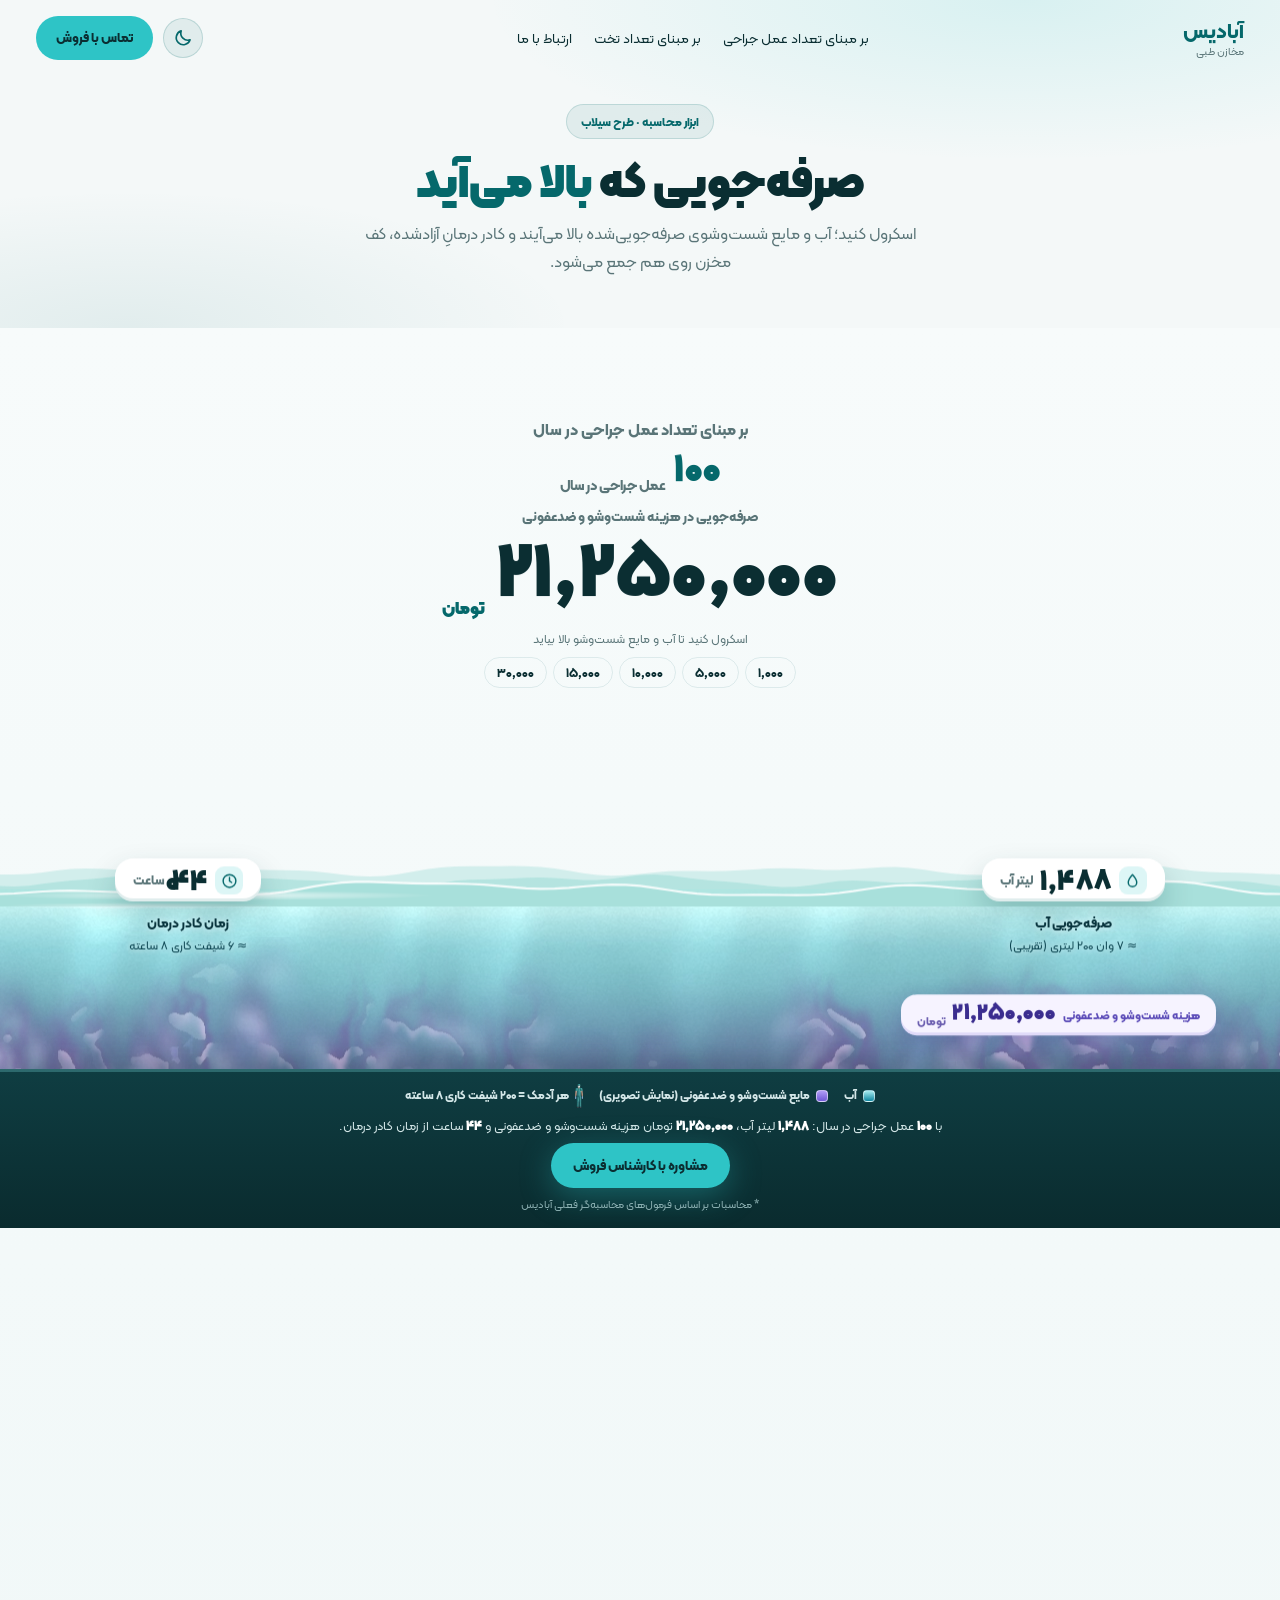
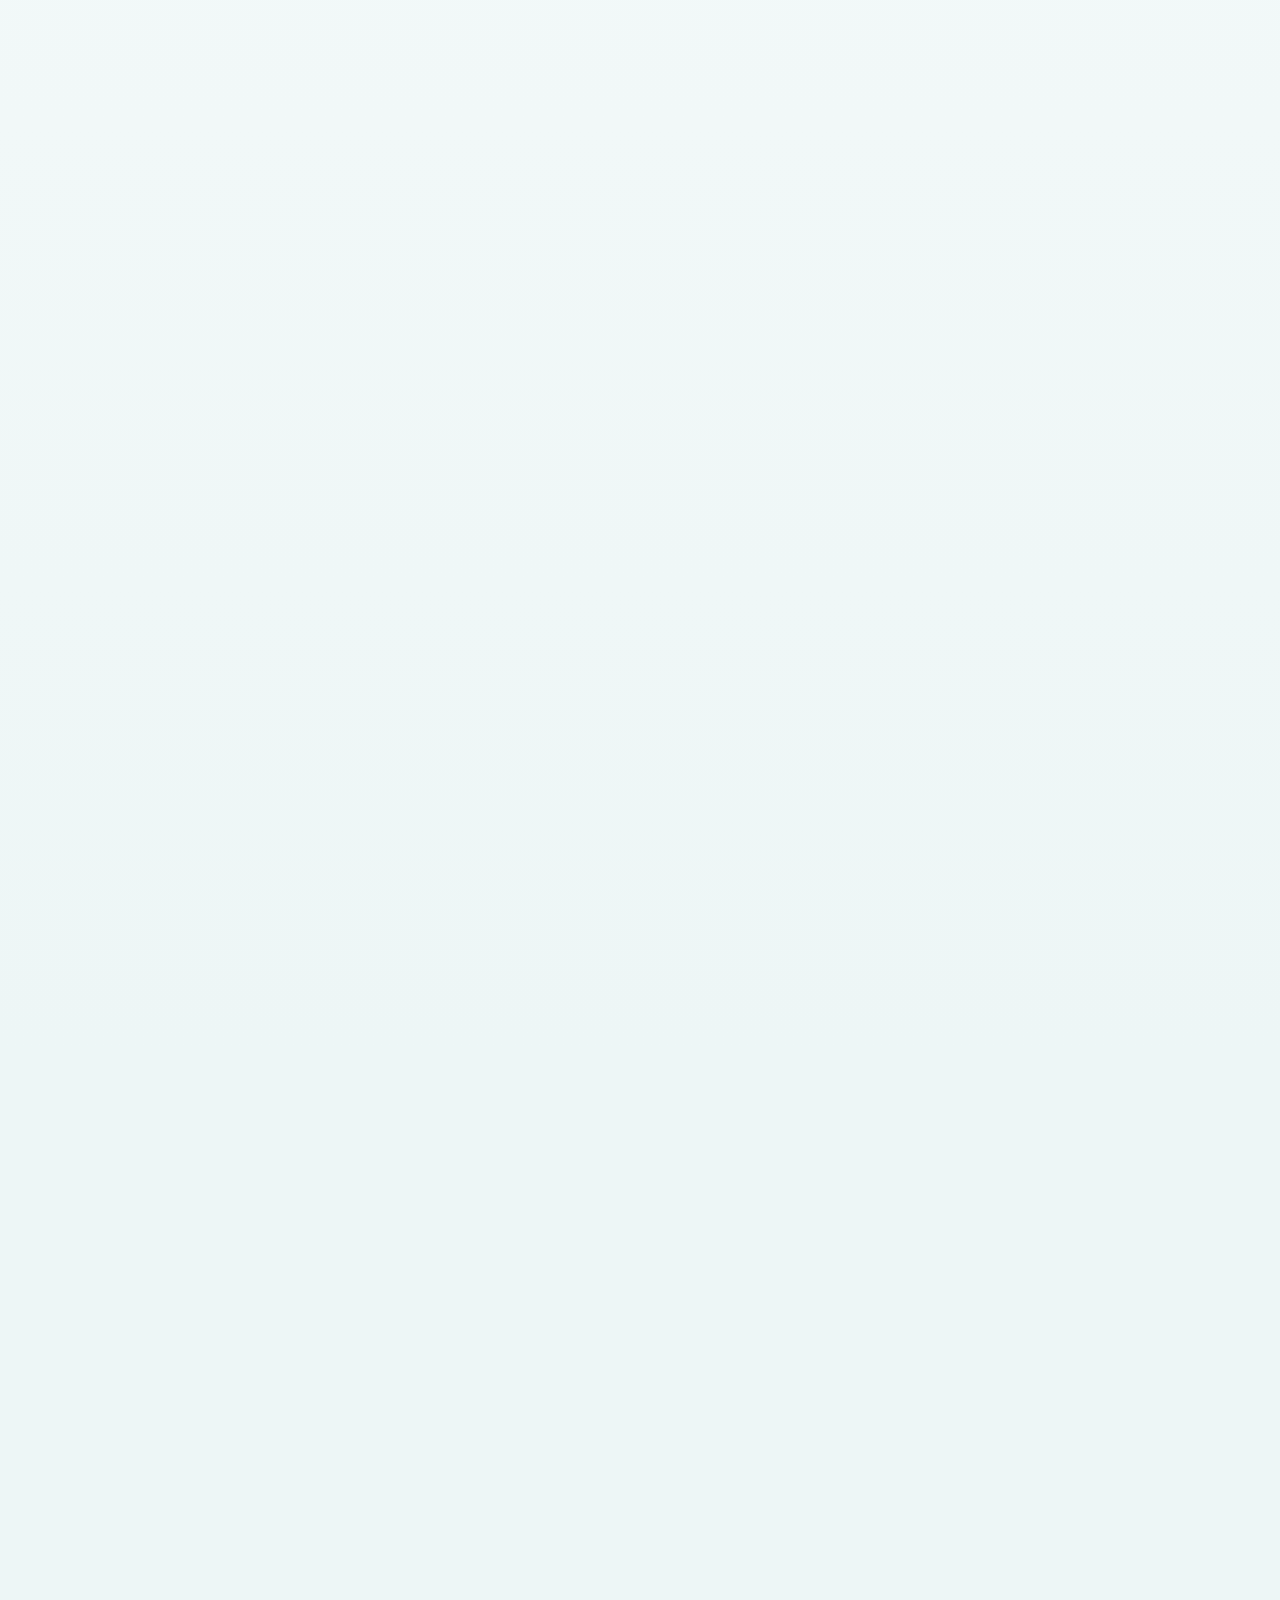
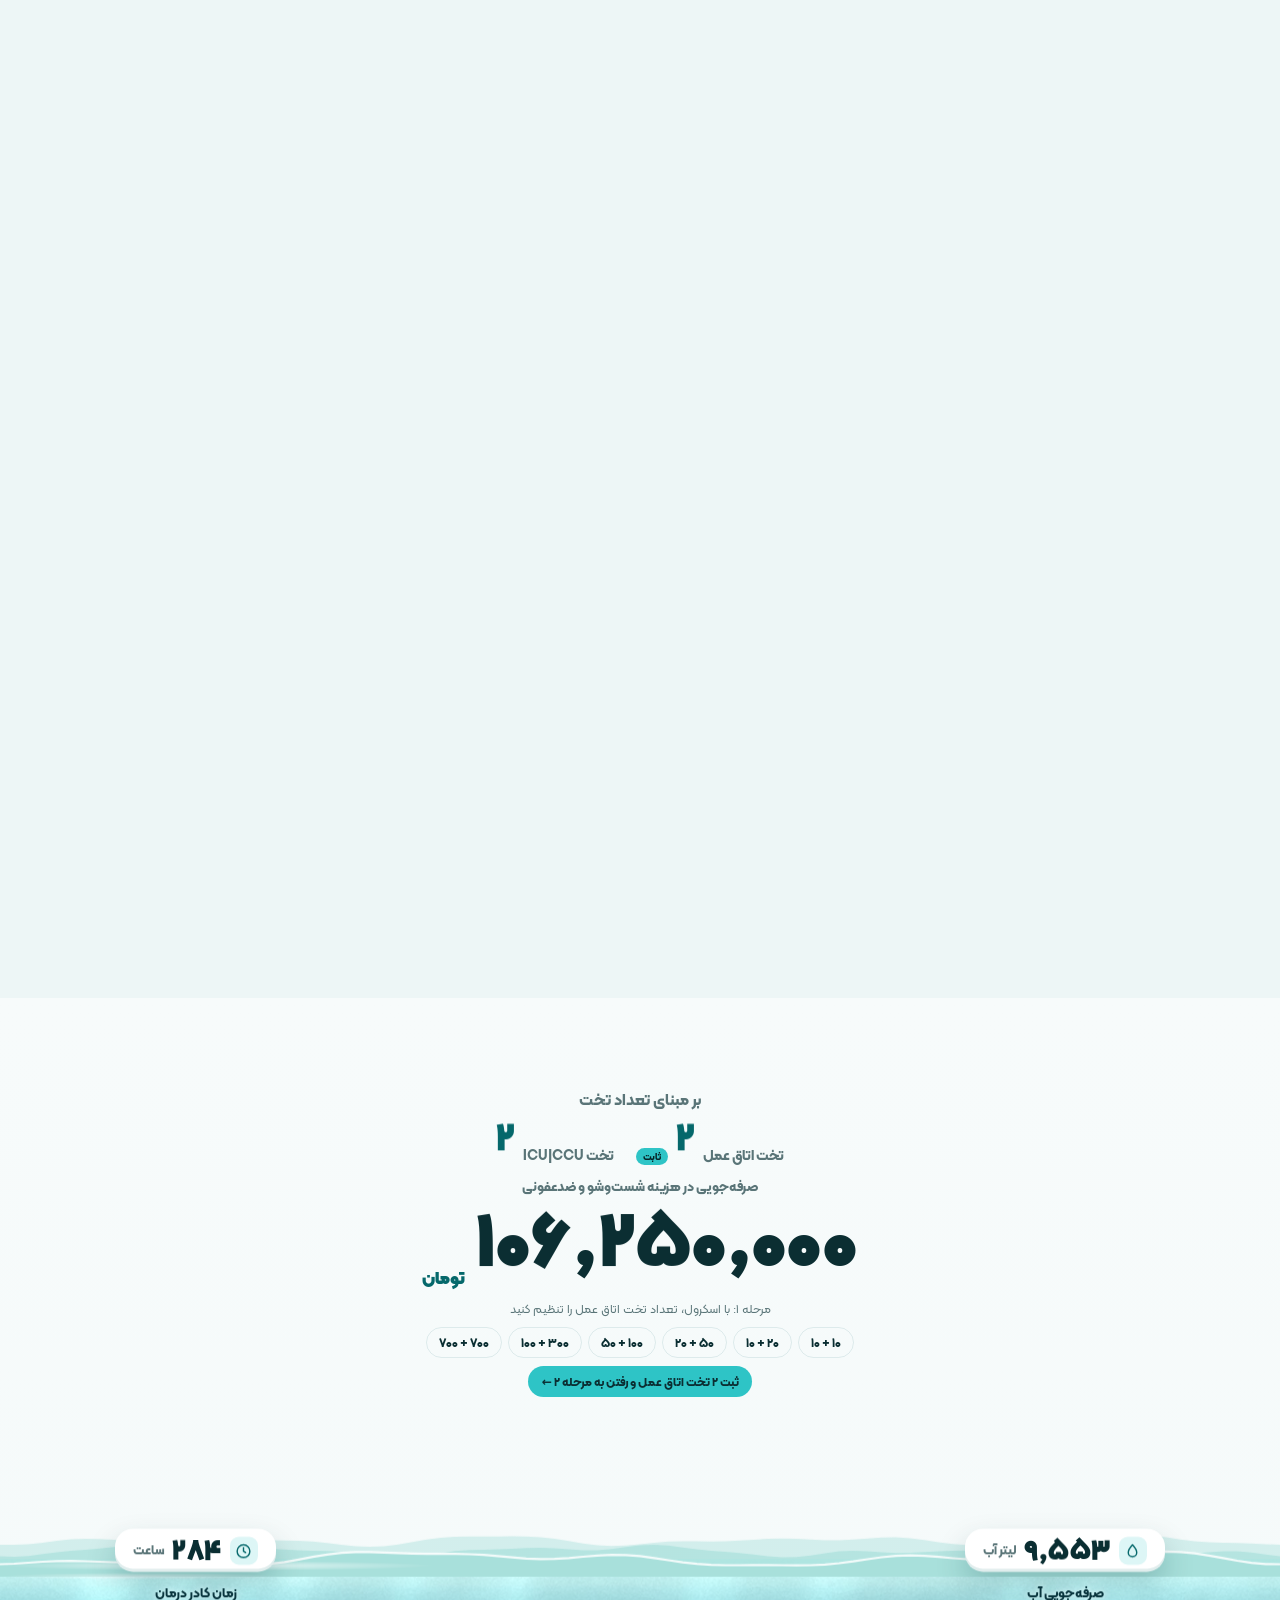
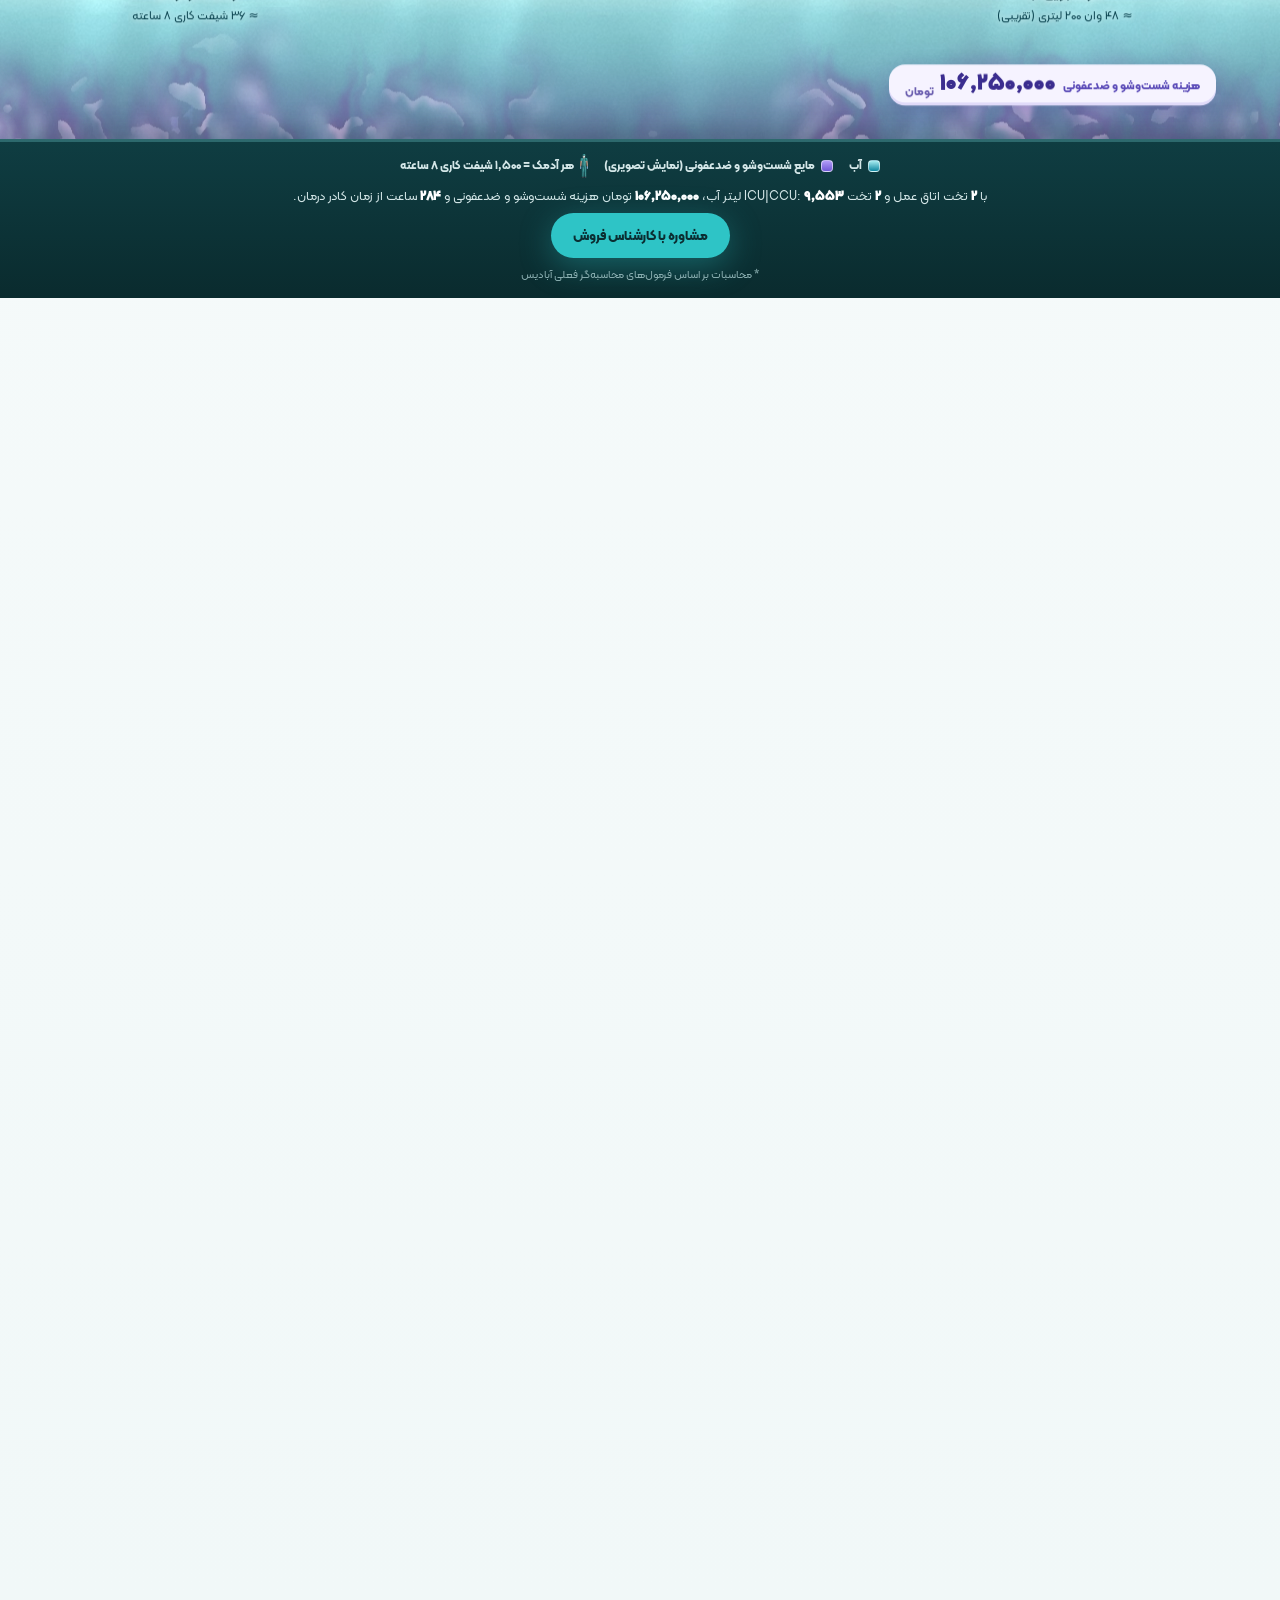
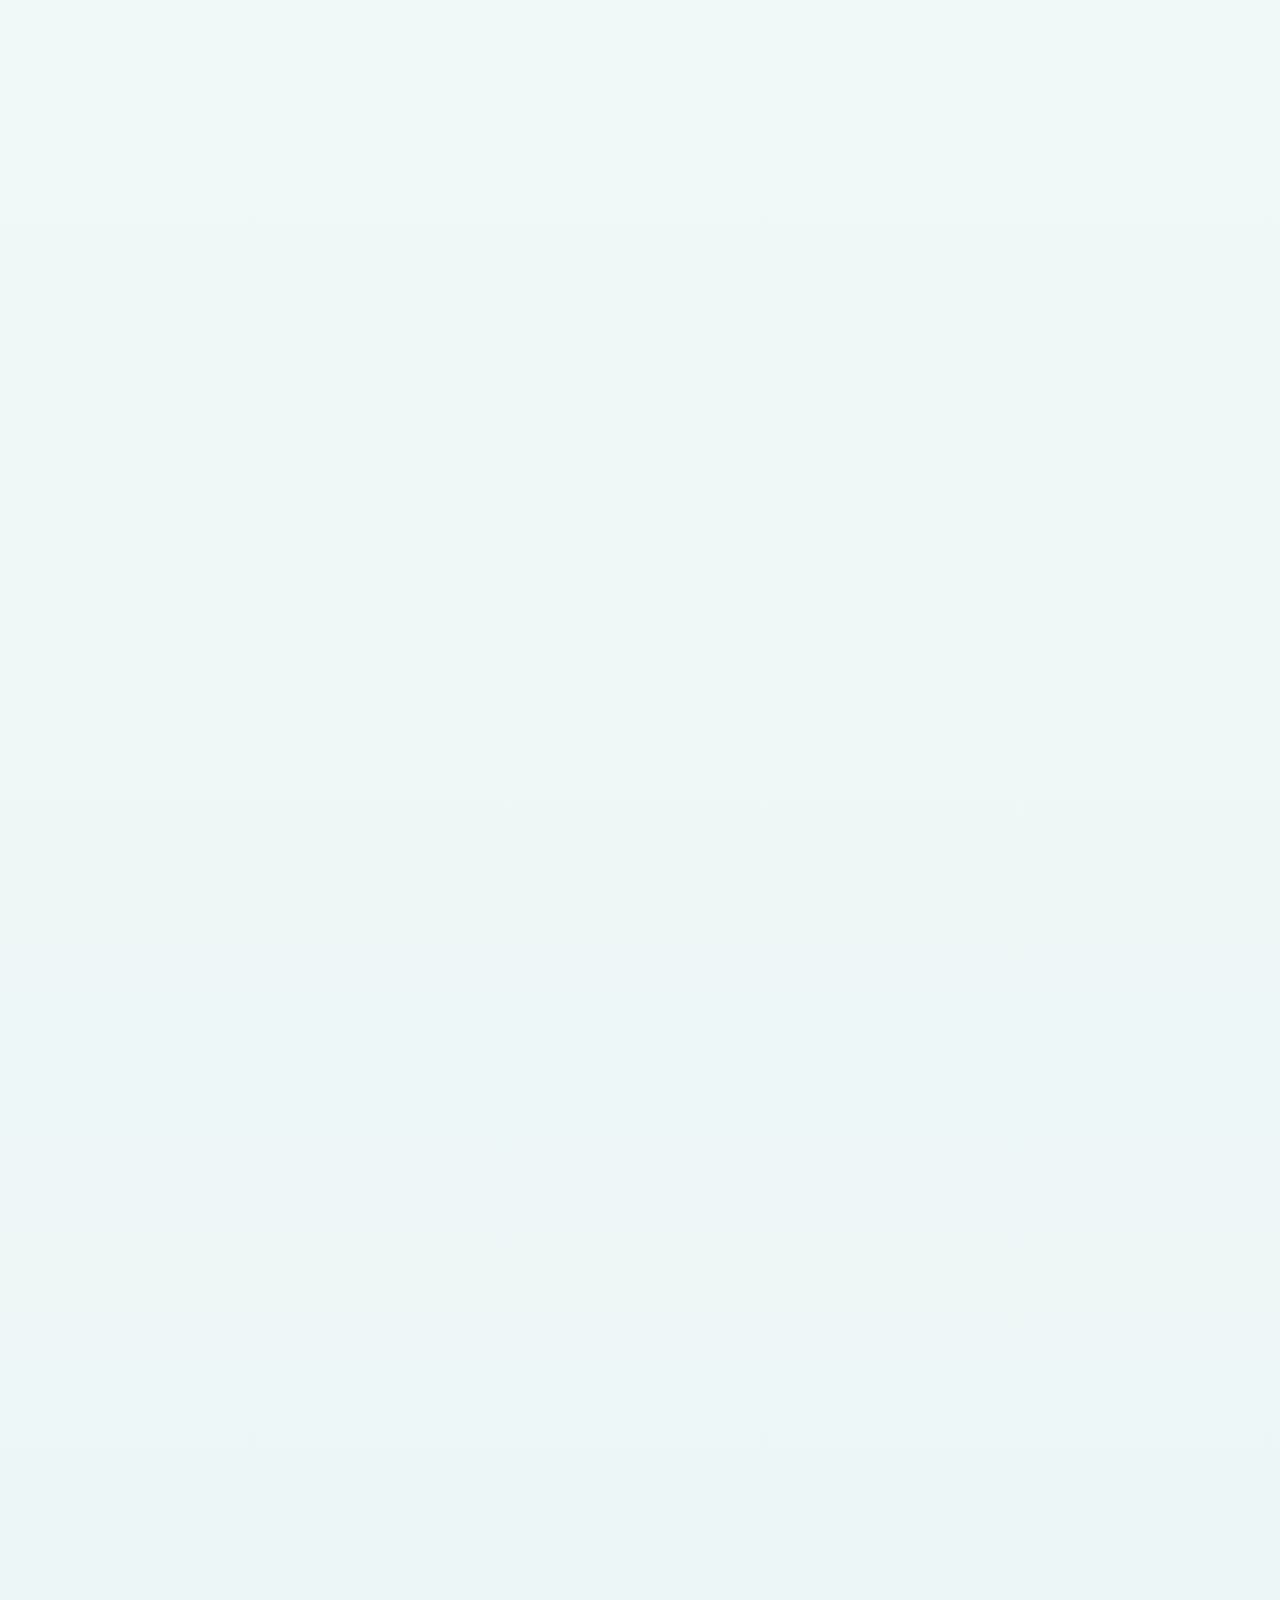
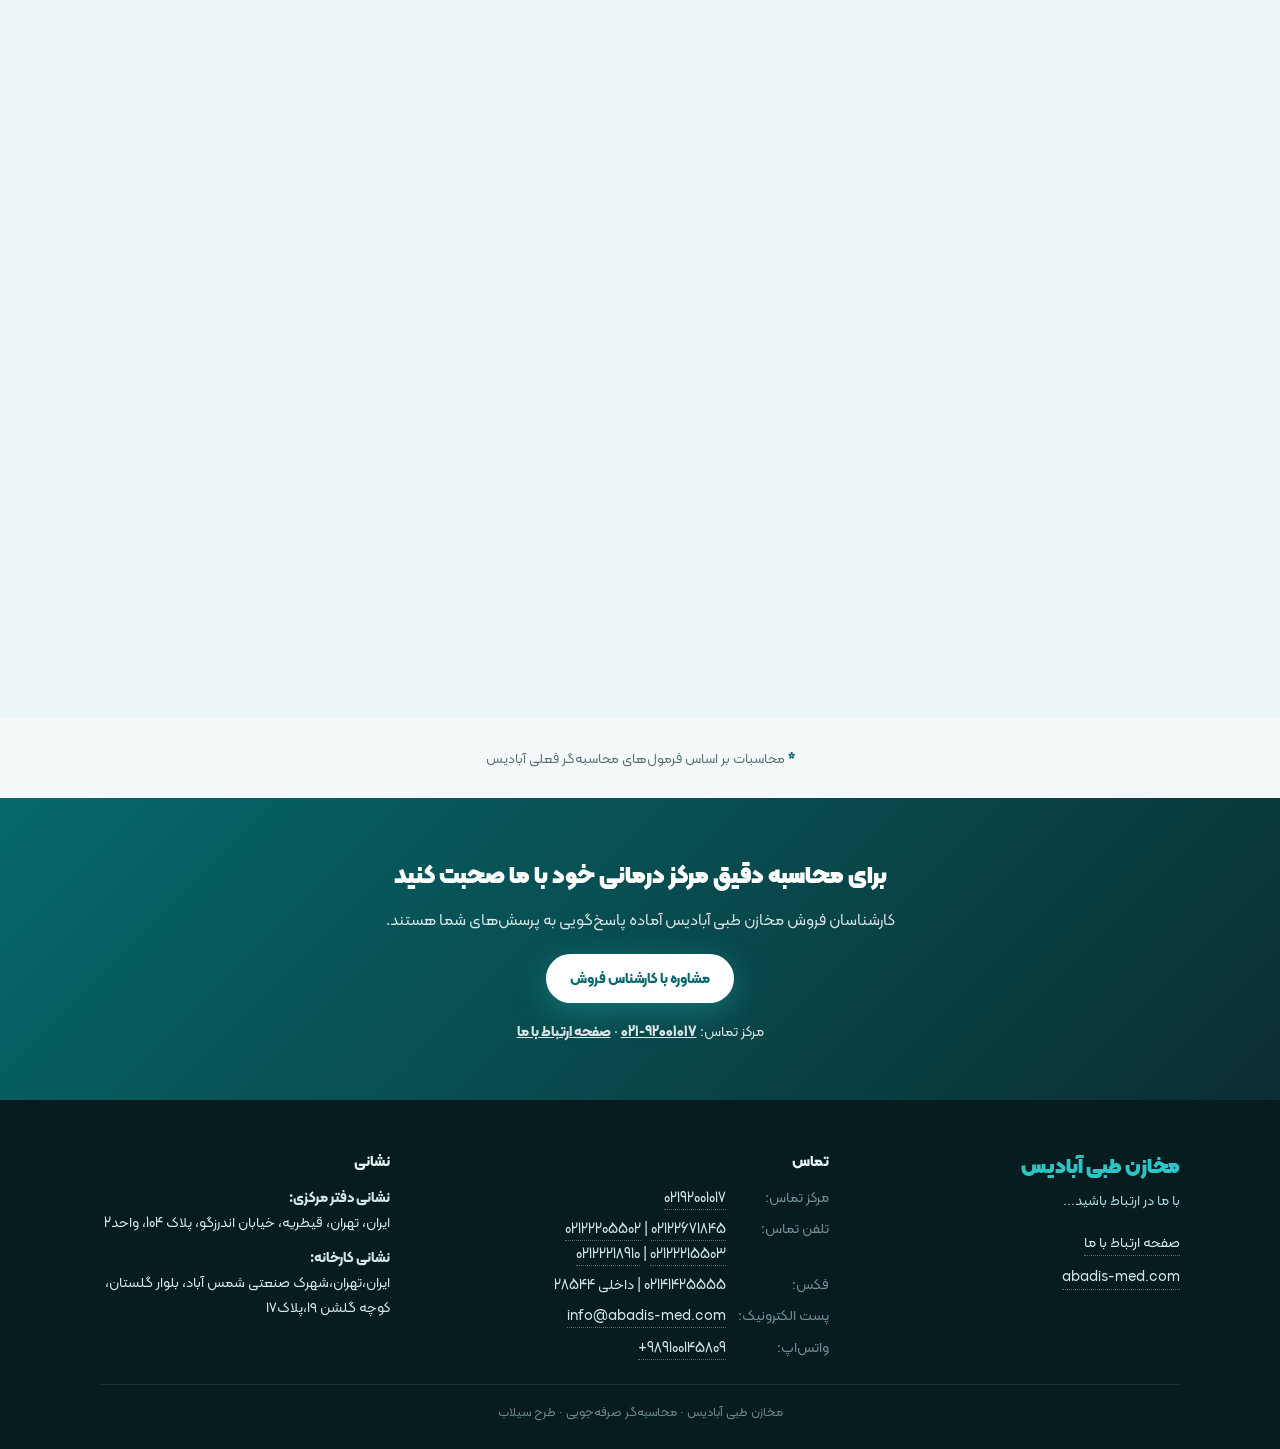
==== commit 77212f47: "Flood: painted style, uniform cleaning staff" ====
--- a/flood/index.html
+++ b/flood/index.html
@@ -24,8 +24,8 @@
     [data-theme="dark"] .fl-sec { background: linear-gradient(180deg, #071d20 0%, #0a2427 60%); }
     #calc1 .calc-track { height: 430vh; }
     #calc2 .calc-track { height: 680vh; }
-    .calc-pin { padding: 0; --lav: 176,156,246; --lavd: 112,88,214; --w0: #a6ecf0; --w1: #3cc0cc; --w2: #0e86a0; --w3: #07506b; }
-    [data-theme="dark"] .calc-pin { --lav: 150,128,236; --lavd: 92,70,190; --w0: #48b9c4; --w1: #148596; --w2: #0a5570; --w3: #052c3e; }
+    .calc-pin { padding: 0; --lav: 176,156,246; --lavd: 112,88,214; --w0: #a8e0db; --w1: #3cc0cc; --w2: #0e86a0; --w3: #14516b; --fs: .4; }
+    [data-theme="dark"] .calc-pin { --lav: 150,128,236; --lavd: 92,70,190; --w0: #6a929a; --w1: #148596; --w2: #0a5570; --w3: #0d3444; }
     /* top block: input + cost headline */
     .fl-top { position: absolute; z-index: 1; top: 0; left: 0; right: 0; padding: 88px 24px 0; text-align: center; display: flex; flex-direction: column; align-items: center; gap: 2px; }
     .fl-top h2 { font-size: 1rem; font-weight: 800; color: var(--muted); }
@@ -50,9 +50,8 @@
 
     /* water */
     .sea { position: absolute; z-index: 2; left: 0; right: 0; top: 0; height: 100%; transform: translateY(60%); transition: transform .5s cubic-bezier(.2,.75,.25,1); will-change: transform; pointer-events: none; }
-    .sea .body { position: absolute; inset: 0; background:
-      linear-gradient(180deg, rgba(255,255,255,.38) 0, rgba(255,255,255,0) 46px),
-      linear-gradient(180deg, var(--w0) 0%, var(--w1) 14%, var(--w2) 42%, var(--w3) 78%); }
+    .sea .body { position: absolute; inset: 0; background: linear-gradient(180deg, rgba(255,255,255,.34) 0, rgba(255,255,255,0) 30px), url(img/water-d.jpg) center top / 100% auto no-repeat, var(--w3); }
+    [data-theme="dark"] .sea .body::after { content: ""; position: absolute; inset: 0; background: rgba(3,18,26,.38); }
     .wv { position: absolute; left: -100%; width: 200%; height: 48px; animation: drift 14s linear infinite; }
     .wv3 { top: -40px; opacity: .45; animation-duration: 21s; } .wv3 path { fill: var(--w0); }
     .wv2 { top: -34px; opacity: .7; animation-duration: 11s; animation-direction: reverse; } .wv2 path { fill: var(--w0); }
@@ -64,12 +63,12 @@
     .glint.g2 { top: 14px; width: 22%; height: 7px; animation-duration: 9.5s; animation-delay: -4s; opacity: .7; }
     @keyframes glint { 0% { transform: translateX(-40%); opacity: 0; } 30%, 70% { opacity: 1; } 100% { transform: translateX(320%); opacity: 0; } }
     .caus { position: absolute; inset: 0; overflow: hidden; -webkit-mask-image: linear-gradient(180deg, transparent 0, #000 26px, rgba(0,0,0,.55) 40%, transparent 78%); mask-image: linear-gradient(180deg, transparent 0, #000 26px, rgba(0,0,0,.55) 40%, transparent 78%); }
-    .caus i { position: absolute; left: -256px; top: -256px; right: -256px; bottom: -256px; background-image: url("data:image/svg+xml,%3Csvg%20xmlns%3D%22http%3A//www.w3.org/2000/svg%22%20width%3D%22256%22%20height%3D%22256%22%20viewBox%3D%220%200%20256%20256%22%3E%3Cg%20fill%3D%22none%22%20stroke%3D%22%23fff%22%20stroke-linejoin%3D%22round%22%3E%3Cpath%20d%3D%22M50.0%2023.6C48.5%2029.3%2046.0%2037.9%2041.7%2041.7C37.4%2045.5%2030.0%2046.4%2024.3%2046.3C18.7%2046.2%209.9%2046.8%207.5%2041.1C5.1%2035.4%208.3%2019.3%2010.1%2012.1C11.9%204.9%2011.4%20-1.4%2018.1%20-2.2C24.9%20-3.0%2045.4%203.0%2050.7%207.3C56.0%2011.6%2051.5%2017.8%2050.0%2023.6Z%22%20stroke-width%3D%221.5%22%20stroke-opacity%3D%220.56%22/%3E%3Cpath%20d%3D%22M62.2%20279.3C63.7%20286.4%2059.8%20297.0%2053.7%20301.0C47.6%20305.1%2033.3%20304.4%2025.8%20303.6C18.2%20302.7%2011.2%20301.8%208.5%20295.9C5.8%20289.9%207.0%20275.1%209.4%20267.8C11.9%20260.5%2017.3%20253.9%2023.1%20252.2C29.0%20250.6%2038.0%20253.5%2044.5%20258.0C51.0%20262.5%2060.7%20272.1%2062.2%20279.3Z%22%20stroke-width%3D%221.5%22%20stroke-opacity%3D%220.56%22/%3E%3Cpath%20d%3D%22M305.5%2020.3C306.2%2027.2%20310.6%2040.5%20306.3%2045.4C302.0%2050.2%20287.5%2051.2%20279.8%2049.5C272.1%2047.9%20264.0%2041.5%20259.8%2035.6C255.7%2029.7%20251.4%2020.0%20255.0%2014.3C258.6%208.6%20273.6%202.9%20281.5%201.2C289.4%20-0.5%20298.6%200.8%20302.6%204.0C306.6%207.2%20304.9%2013.4%20305.5%2020.3Z%22%20stroke-width%3D%221.5%22%20stroke-opacity%3D%220.56%22/%3E%3Cpath%20d%3D%22M314.4%20286.7C314.9%20294.8%20313.4%20301.6%20308.2%20305.1C303.1%20308.5%20291.2%20310.2%20283.6%20307.3C276.0%20304.5%20265.9%20294.1%20262.8%20288.2C259.8%20282.3%20262.3%20278.2%20265.2%20271.9C268.1%20265.6%20273.4%20253.0%20280.1%20250.4C286.9%20247.8%20299.9%20250.4%20305.6%20256.4C311.3%20262.5%20314.0%20278.6%20314.4%20286.7Z%22%20stroke-width%3D%221.5%22%20stroke-opacity%3D%220.56%22/%3E%3Cpath%20d%3D%22M60.6%20105.4C61.8%20113.2%2052.1%20118.4%2046.7%20122.4C41.3%20126.4%2036.4%20131.2%2028.1%20129.5C19.9%20127.8%200.5%20119.4%20-2.8%20112.1C-6.1%20104.9%204.7%2092.8%208.5%2086.1C12.3%2079.4%2015.0%2073.6%2020.2%2071.9C25.3%2070.2%2032.7%2070.3%2039.4%2075.9C46.1%2081.5%2059.3%2097.7%2060.6%20105.4Z%22%20stroke-width%3D%222.6%22%20stroke-opacity%3D%220.53%22/%3E%3Cpath%20d%3D%22M305.9%2096.3C306.0%20103.0%20311.8%20114.4%20308.0%20119.0C304.2%20123.5%20291.9%20124.2%20283.4%20123.5C274.8%20122.9%20260.5%20120.2%20256.4%20115.2C252.3%20110.3%20255.2%20101.5%20258.7%2093.7C262.3%2085.9%20269.8%2071.1%20277.9%2068.6C286.1%2066.1%20303.1%2074.0%20307.7%2078.6C312.4%2083.2%20305.9%2089.5%20305.9%2096.3Z%22%20stroke-width%3D%222.6%22%20stroke-opacity%3D%220.53%22/%3E%3Cpath%20d%3D%22M48.3%20154.7C48.0%20160.2%2047.6%20168.5%2043.3%20173.3C38.9%20178.2%2027.2%20184.5%2022.0%20183.7C16.7%20182.9%2014.2%20174.3%2011.6%20168.5C8.9%20162.7%204.4%20155.7%206.1%20149.0C7.8%20142.4%2015.3%20129.9%2021.8%20128.4C28.3%20127.0%2040.6%20135.9%2045.0%20140.2C49.4%20144.6%2048.6%20149.1%2048.3%20154.7Z%22%20stroke-width%3D%223.2%22%20stroke-opacity%3D%220.73%22/%3E%3Cpath%20d%3D%22M310.6%20159.9C312.9%20166.2%20313.1%20172.6%20306.8%20176.9C300.6%20181.2%20280.7%20187.8%20273.1%20185.8C265.4%20183.9%20262.3%20171.2%20261.0%20165.3C259.6%20159.4%20261.7%20154.9%20265.0%20150.5C268.2%20146.1%20275.8%20140.8%20280.5%20138.9C285.2%20137.0%20288.0%20135.6%20293.0%20139.1C298.0%20142.6%20308.3%20153.6%20310.6%20159.9Z%22%20stroke-width%3D%223.2%22%20stroke-opacity%3D%220.73%22/%3E%3Cpath%20d%3D%22M45.7%20216.7C46.9%20222.3%2050.3%20233.3%2046.1%20237.0C41.8%20240.6%2026.5%20239.4%2020.1%20238.6C13.7%20237.8%209.8%20236.1%207.9%20232.0C5.9%20227.9%205.6%20220.5%208.3%20214.0C11.0%20207.5%2018.8%20195.0%2023.9%20193.2C28.9%20191.4%2035.1%20199.3%2038.8%20203.2C42.4%20207.2%2044.5%20211.0%2045.7%20216.7Z%22%20stroke-width%3D%221.4%22%20stroke-opacity%3D%220.41%22/%3E%3Cpath%20d%3D%22M298.9%20217.1C298.2%20223.0%20298.9%20231.8%20294.8%20235.3C290.6%20238.8%20279.9%20237.6%20274.2%20238.1C268.4%20238.5%20261.8%20242.3%20260.2%20238.1C258.6%20233.8%20261.8%20218.2%20264.7%20212.5C267.6%20206.8%20272.1%20206.1%20277.8%20203.9C283.4%20201.8%20295.2%20197.3%20298.7%20199.5C302.2%20201.7%20299.5%20211.1%20298.9%20217.1Z%22%20stroke-width%3D%221.4%22%20stroke-opacity%3D%220.41%22/%3E%3Cpath%20d%3D%22M127.5%2039.2C127.1%2045.3%20119.0%2050.9%20114.5%2055.0C110.1%2059.0%20107.4%2065.8%20100.9%2063.6C94.4%2061.4%2079.1%2048.9%2075.6%2041.7C72.2%2034.5%2076.1%2024.6%2080.3%2020.2C84.6%2015.7%2094.9%2015.4%20101.1%2015.1C107.3%2014.8%20113.0%2014.5%20117.4%2018.5C121.8%2022.5%20128.0%2033.2%20127.5%2039.2Z%22%20stroke-width%3D%222.1%22%20stroke-opacity%3D%220.42%22/%3E%3Cpath%20d%3D%22M109.6%2091.9C108.8%2099.1%20105.2%20111.0%2099.8%20113.5C94.3%20116.0%2081.8%20109.5%2076.7%20107.0C71.6%20104.4%2070.7%20102.7%2069.1%2098.2C67.4%2093.8%2064.6%2087.2%2066.7%2080.5C68.8%2073.8%2075.6%2059.6%2081.9%2058.0C88.2%2056.3%2099.9%2064.9%20104.5%2070.6C109.1%2076.2%20110.4%2084.8%20109.6%2091.9Z%22%20stroke-width%3D%221.9%22%20stroke-opacity%3D%220.63%22/%3E%3Cpath%20d%3D%22M124.2%20169.6C124.7%20174.7%20116.6%20178.2%20111.1%20180.8C105.7%20183.4%2098.0%20186.5%2091.6%20185.4C85.1%20184.3%2074.6%20178.8%2072.5%20174.2C70.5%20169.5%2074.8%20163.2%2079.2%20157.7C83.6%20152.1%2094.2%20142.2%2099.0%20140.9C103.8%20139.6%20103.9%20145.0%20108.1%20149.8C112.3%20154.6%20123.6%20164.4%20124.2%20169.6Z%22%20stroke-width%3D%222.7%22%20stroke-opacity%3D%220.71%22/%3E%3Cpath%20d%3D%22M119.1%20-16.5C119.4%20-10.2%20114.2%20-4.8%20109.0%20-2.3C103.9%200.1%2096.5%200.6%2088.1%20-1.9C79.8%20-4.4%2063.9%20-11.1%2058.9%20-17.4C53.8%20-23.6%2054.3%20-32.9%2057.9%20-39.4C61.5%20-46.0%2072.1%20-56.5%2080.4%20-56.7C88.6%20-56.9%20100.9%20-47.2%20107.4%20-40.5C113.8%20-33.8%20118.8%20-22.9%20119.1%20-16.5Z%22%20stroke-width%3D%221.7%22%20stroke-opacity%3D%220.68%22/%3E%3Cpath%20d%3D%22M114.7%20228.9C114.9%20237.0%20115.3%20247.8%20110.6%20252.9C105.8%20258.0%2094.4%20259.6%2086.2%20259.6C77.9%20259.5%2065.1%20258.8%2061.2%20252.5C57.4%20246.2%2059.2%20230.8%2062.8%20221.8C66.4%20212.7%2075.0%20201.2%2082.8%20198.3C90.6%20195.4%20104.2%20199.1%20109.5%20204.2C114.8%20209.3%20114.5%20220.8%20114.7%20228.9Z%22%20stroke-width%3D%221.7%22%20stroke-opacity%3D%220.68%22/%3E%3Cpath%20d%3D%22M179.8%2029.5C179.2%2035.6%20175.4%2046.5%20171.1%2051.8C166.8%2057.1%20159.4%2062.8%20153.9%2061.2C148.4%2059.6%20141.0%2049.2%20138.0%2042.5C135.0%2035.7%20132.4%2025.9%20135.8%2020.7C139.1%2015.5%20151.7%2012.3%20158.3%2011.4C164.8%2010.4%20171.4%2012.0%20175.0%2015.0C178.6%2018.0%20180.4%2023.3%20179.8%2029.5Z%22%20stroke-width%3D%221.4%22%20stroke-opacity%3D%220.53%22/%3E%3Cpath%20d%3D%22M189.7%20285.3C189.7%20292.2%20183.6%20304.4%20176.9%20309.9C170.1%20315.4%20156.0%20319.7%20149.1%20318.3C142.1%20316.9%20137.5%20308.3%20135.4%20301.4C133.2%20294.5%20132.6%20283.5%20136.2%20277.1C139.8%20270.7%20150.0%20264.5%20156.7%20263.1C163.5%20261.7%20171.1%20264.8%20176.6%20268.5C182.1%20272.2%20189.6%20278.4%20189.7%20285.3Z%22%20stroke-width%3D%221.4%22%20stroke-opacity%3D%220.53%22/%3E%3Cpath%20d%3D%22M204.5%20101.0C203.8%20109.3%20186.6%20116.6%20180.5%20121.2C174.4%20125.8%20173.1%20129.4%20167.8%20128.5C162.5%20127.6%20153.6%20121.8%20148.6%20115.8C143.6%20109.8%20135.1%20101.0%20137.9%2092.6C140.8%2084.1%20158.2%2068.6%20165.9%2065.1C173.7%2061.6%20178.0%2065.6%20184.4%2071.5C190.8%2077.5%20205.1%2092.8%20204.5%20101.0Z%22%20stroke-width%3D%223.3%22%20stroke-opacity%3D%220.45%22/%3E%3Cpath%20d%3D%22M190.4%20159.1C192.1%20168.4%20192.2%20178.4%20186.1%20181.2C180.0%20183.9%20162.0%20178.0%20153.8%20175.6C145.7%20173.2%20139.3%20171.9%20137.0%20166.6C134.6%20161.3%20137.1%20151.3%20139.8%20143.8C142.5%20136.4%20147.1%20125.0%20153.1%20121.9C159.1%20118.8%20169.6%20119.3%20175.9%20125.5C182.1%20131.7%20188.7%20149.8%20190.4%20159.1Z%22%20stroke-width%3D%223.3%22%20stroke-opacity%3D%220.44%22/%3E%3Cpath%20d%3D%22M188.6%20207.8C188.5%20214.6%20179.2%20235.8%20174.1%20240.6C169.1%20245.3%20164.4%20237.7%20158.2%20236.3C152.0%20234.8%20140.1%20236.7%20137.0%20232.0C133.9%20227.2%20137.3%20215.4%20139.7%20207.7C142.0%20200.0%20145.2%20187.1%20151.1%20185.8C157.0%20184.4%20168.7%20196.0%20175.0%20199.7C181.2%20203.3%20188.7%20201.0%20188.6%20207.8Z%22%20stroke-width%3D%222.6%22%20stroke-opacity%3D%220.55%22/%3E%3Cpath%20d%3D%22M245.5%2034.0C245.2%2040.5%20237.6%2051.1%20230.8%2056.5C224.0%2061.8%20210.5%2067.7%20204.8%2066.1C199.1%2064.5%20197.4%2053.0%20196.6%2046.7C195.8%2040.3%20196.7%2033.4%20199.9%2028.0C203.1%2022.6%20210.5%2016.0%20215.9%2014.3C221.3%2012.5%20227.4%2014.3%20232.3%2017.6C237.2%2020.9%20245.7%2027.5%20245.5%2034.0Z%22%20stroke-width%3D%222.8%22%20stroke-opacity%3D%220.39%22/%3E%3Cpath%20d%3D%22M-4.6%2087.6C-3.6%2092.2%20-4.5%2099.6%20-8.1%20103.6C-11.7%20107.7%20-20.3%20113.0%20-26.2%20112.0C-32.0%20111.0%20-40.6%20102.7%20-43.1%2097.8C-45.5%2093.0%20-43.3%2086.8%20-40.9%2082.9C-38.6%2079.1%20-33.1%2075.6%20-28.7%2074.5C-24.2%2073.4%20-18.3%2074.2%20-14.3%2076.3C-10.3%2078.5%20-5.6%2083.1%20-4.6%2087.6Z%22%20stroke-width%3D%222.5%22%20stroke-opacity%3D%220.45%22/%3E%3Cpath%20d%3D%22M255.9%2094.1C255.4%20100.1%20254.5%20104.4%20249.3%20106.7C244.0%20109.1%20230.9%20109.7%20224.6%20108.2C218.2%20106.7%20213.9%20102.4%20211.2%2097.7C208.5%2093.0%20205.9%2084.6%20208.4%2079.8C210.9%2075.1%20218.9%2070.7%20226.2%2069.2C233.5%2067.7%20247.3%2066.8%20252.2%2070.9C257.2%2075.1%20256.4%2088.1%20255.9%2094.1Z%22%20stroke-width%3D%222.5%22%20stroke-opacity%3D%220.45%22/%3E%3Cpath%20d%3D%22M-13.3%20165.0C-12.7%20171.0%20-13.4%20177.0%20-18.4%20181.1C-23.4%20185.2%20-37.6%20190.1%20-43.5%20189.8C-49.3%20189.5%20-50.2%20186.6%20-53.3%20179.5C-56.4%20172.5%20-64.4%20153.8%20-61.9%20147.5C-59.5%20141.3%20-45.2%20142.3%20-38.6%20141.9C-32.0%20141.5%20-26.4%20141.3%20-22.1%20145.2C-17.9%20149.0%20-13.9%20159.0%20-13.3%20165.0Z%22%20stroke-width%3D%222.7%22%20stroke-opacity%3D%220.51%22/%3E%3Cpath%20d%3D%22M244.1%20166.2C244.1%20173.1%20243.2%20180.3%20236.8%20185.5C230.4%20190.7%20212.1%20198.9%20205.8%20197.4C199.4%20196.0%20199.3%20184.5%20198.6%20176.7C197.8%20168.9%20198.5%20155.7%20201.2%20150.7C203.9%20145.6%20208.8%20147.5%20214.7%20146.4C220.6%20145.3%20231.8%20140.8%20236.7%20144.1C241.6%20147.4%20244.1%20159.3%20244.1%20166.2Z%22%20stroke-width%3D%222.7%22%20stroke-opacity%3D%220.51%22/%3E%3Cpath%20d%3D%22M-7.6%20212.9C-7.2%20218.3%20-11.6%20225.9%20-16.1%20230.5C-20.7%20235.1%20-28.1%20241.0%20-34.8%20240.6C-41.5%20240.3%20-52.9%20234.8%20-56.3%20228.5C-59.8%20222.2%20-59.1%20209.6%20-55.6%20202.7C-52.1%20195.8%20-41.8%20187.9%20-35.5%20187.2C-29.3%20186.5%20-22.7%20194.2%20-18.1%20198.5C-13.4%20202.8%20-7.9%20207.6%20-7.6%20212.9Z%22%20stroke-width%3D%221.4%22%20stroke-opacity%3D%220.46%22/%3E%3Cpath%20d%3D%22M245.2%20223.2C244.5%20231.1%20242.5%20237.5%20239.0%20241.7C235.5%20245.9%20231.1%20251.2%20224.2%20248.5C217.2%20245.7%20201.4%20232.7%20197.1%20225.0C192.9%20217.2%20195.9%20207.1%20198.6%20201.9C201.4%20196.6%20206.2%20194.9%20213.6%20193.7C221.0%20192.4%20237.8%20189.3%20243.1%20194.3C248.3%20199.2%20245.8%20215.3%20245.2%20223.2Z%22%20stroke-width%3D%221.4%22%20stroke-opacity%3D%220.46%22/%3E%3C/g%3E%3C/svg%3E"); background-size: 256px 256px; opacity: .3; animation: caus1 19s linear infinite; }
-    .caus i + i { background-size: 384px 384px; opacity: .17; animation: caus2 27s linear infinite; }
-    [data-theme="dark"] .caus i { opacity: .22; } [data-theme="dark"] .caus i + i { opacity: .14; }
-    @keyframes caus1 { to { transform: translate(256px, 256px); } }
-    @keyframes caus2 { to { transform: translate(-384px, 384px); } }
-    .bubbles span { position: absolute; border-radius: 50%; background: radial-gradient(circle at 32% 30%, rgba(255,255,255,.95) 0 18%, rgba(255,255,255,.18) 40%, rgba(255,255,255,.05) 70%); border: 1px solid rgba(255,255,255,.45); animation: rise 8s ease-in infinite; }
+    .caus i { position: absolute; left: -576px; top: -576px; right: -576px; bottom: -576px; background-image: url(img/caustic.webp); background-size: 384px 384px; opacity: .3; animation: caus1 23s linear infinite; }
+    .caus i + i { background-size: 576px 576px; opacity: .16; animation: caus2 31s linear infinite; }
+    [data-theme="dark"] .caus i { opacity: .2; } [data-theme="dark"] .caus i + i { opacity: .12; }
+    @keyframes caus1 { to { transform: translate(384px, 384px); } }
+    @keyframes caus2 { to { transform: translate(-576px, 576px); } }
+    .bubbles span { position: absolute; border-radius: 50%; background: radial-gradient(circle at 34% 30%, rgba(255,255,255,.8) 0 16%, rgba(255,255,255,.14) 42%, rgba(255,255,255,.03) 70%); border: 1px solid rgba(255,255,255,.28); animation: rise 8s ease-in infinite; }
     @keyframes rise { 0% { transform: translate(0, 60px); opacity: 0; } 15% { opacity: .9; } 50% { transform: translate(6px, -20px); } 100% { transform: translate(-4px, -140px); opacity: 0; } }
     /* surface tags */
     .floats { position: absolute; left: 0; right: 0; top: -30px; display: flex; justify-content: space-between; align-items: flex-start; padding: 0 9%; z-index: 4; }
@@ -86,19 +85,16 @@
     .buoy .u { font-size: .82rem; font-weight: 800; color: var(--muted); }
     .buoy .cap { margin-top: 10px; font-size: .84rem; font-weight: 800; color: #fff; text-shadow: 0 1px 2px rgba(0,40,50,.35); }
     .buoy .eq { font-size: .76rem; color: rgba(255,255,255,.9); min-height: 1.3em; text-shadow: 0 1px 2px rgba(0,40,50,.35); }
+    html:not([data-theme="dark"]) .buoy .cap { color: #08343d; text-shadow: 0 0 6px rgba(255,255,255,.8); }
+    html:not([data-theme="dark"]) .buoy .eq { color: #0b4450; text-shadow: 0 0 6px rgba(255,255,255,.8); }
 
     /* washing & disinfection fluid: translucent denser layer settling in the lower water (visual share only) */
     .fluid { position: absolute; z-index: 3; left: 0; right: 0; top: 0; height: 100%; transform: translateY(100%); transition: transform .5s cubic-bezier(.2,.75,.25,1), opacity .4s; will-change: transform; pointer-events: none; }
-    .fluid .fb { position: absolute; inset: 0; background: linear-gradient(180deg, rgba(var(--lav),0) 0, rgba(var(--lav),.28) 46px, rgba(var(--lav),.6) 92px, rgba(var(--lavd),.78) 240px, rgba(var(--lavd),.86) 100%); }
-    .fluid .fb::after { content: ""; position: absolute; inset: 80px 0 0; background: radial-gradient(40% 60px at 25% 30px, rgba(255,255,255,.14), transparent), radial-gradient(30% 50px at 75% 70px, rgba(255,255,255,.1), transparent); }
-    .plume { position: absolute; width: 38%; height: 120px; border-radius: 50%; background: radial-gradient(closest-side, rgba(var(--lav),.7), rgba(var(--lav),.25) 55%, rgba(var(--lav),0)); animation: plume 9s ease-in-out infinite; }
-    @keyframes plume { 0% { transform: translate(0, 40px) scale(.7, .6); opacity: 0; } 35% { opacity: .9; } 100% { transform: translate(var(--px, 20px), -70px) scale(1.25, 1.1); opacity: 0; } }
-    .swirl { position: absolute; left: 0; width: 100%; top: 20px; height: 90px; overflow: visible; animation: swirl 16s ease-in-out infinite alternate; }
-    .swirl path { fill: none; stroke: rgba(var(--lav),.5); stroke-linecap: round; }
-    @keyframes swirl { to { transform: translateX(-4%); } }
-    .fshim { position: absolute; left: 0; right: 0; top: 76px; height: 3px; overflow: hidden; -webkit-mask-image: linear-gradient(90deg, transparent, #000 15%, #000 85%, transparent); mask-image: linear-gradient(90deg, transparent, #000 15%, #000 85%, transparent); }
-    .fshim::after { content: ""; position: absolute; top: 0; left: 0; width: 30%; height: 100%; background: linear-gradient(90deg, transparent, rgba(255,255,255,.75), transparent); animation: shim 6s linear infinite; }
-    @keyframes shim { from { transform: translateX(-100%); } to { transform: translateX(400%); } }
+    .fluid .fb { position: absolute; inset: 0; background: url(img/fluid-d.webp) center top / 100% 520px no-repeat; }
+    .fluid .fb::before { content: ""; position: absolute; left: 0; right: 0; top: 518px; bottom: 0; background: rgba(150,122,226,.8); }
+    .fluid .fw { position: absolute; top: 0; left: -8%; width: 116%; height: 520px; background: url(img/wisp-d.webp) center top / 100% 100% no-repeat; animation: wisp 24s ease-in-out infinite alternate; }
+    @keyframes wisp { from { transform: translate3d(-3%, 4px, 0); } to { transform: translate3d(3%, -6px, 0); } }
+    [data-theme="dark"] .fluid .fb, [data-theme="dark"] .fluid .fw { filter: brightness(.78) saturate(.95); }
     .flabel { position: absolute; top: 78px; right: 5%; transform: translateY(-50%); }
     .flabel .tag { background: #f6f3ff; border-radius: 16px; padding: 5px 16px 3px; display: flex; align-items: center; gap: 8px; white-space: nowrap; box-shadow: 0 12px 26px rgba(60,40,140,.25), inset 0 -3px 0 rgba(127,110,224,.18); }
     [data-theme="dark"] .flabel .tag { background: #241d4d; box-shadow: 0 12px 26px rgba(0,0,0,.4), inset 0 0 0 1px rgba(201,189,251,.35); }
@@ -111,13 +107,15 @@
     [data-theme="dark"] .flabel .u { color: #cfc4ff; }
 
     /* staff: sink and stack on the tank floor */
-    .pile { position: absolute; z-index: 4; left: 22%; bottom: 0; width: 0; height: 0; pointer-events: none; }
-    .fig { position: absolute; left: 0; bottom: 0; width: 38px; height: 95px; opacity: 0; transform-origin: 50% 90%;
+    .pile { position: absolute; z-index: 4; left: 20%; bottom: 0; width: 0; height: 0; pointer-events: none; }
+    .fig { position: absolute; left: 0; bottom: 0; width: calc(var(--fs) * var(--w) * 1px); height: calc(var(--fs) * var(--h) * 1px); opacity: 0; transform-origin: 50% 70%;
       transition: transform .9s cubic-bezier(.5,0,.85,.6), opacity .8s ease-in; }
-    .fig.on { opacity: 1; transition: transform 2.3s cubic-bezier(.18,.62,.28,1), opacity .5s; }
-    .fig svg { width: 100%; height: 100%; display: block; overflow: visible; animation: sway 5s ease-in-out infinite; transform-origin: 50% 95%; }
-    .fig:nth-child(2n) svg { animation-duration: 6.2s; animation-delay: -2s; }
-    @keyframes sway { 50% { transform: rotate(1.6deg); } }
+    .fig.on { opacity: 1; transition: transform 2.6s cubic-bezier(.16,.6,.26,1), opacity .6s; }
+    .fig i { display: block; width: 100%; height: 100%; animation: sway 6s ease-in-out infinite; transform-origin: 50% 80%; }
+    .fig:nth-child(2n) i { animation-duration: 7.4s; animation-delay: -3s; }
+    .fig img { display: block; width: 100%; height: 100%; }
+    .fig.fl img { transform: scaleX(-1); }
+    @keyframes sway { 50% { transform: translateY(-1.5px) rotate(.7deg); } }
     /* base (tank floor) with legend + CTA */
     .base { position: absolute; z-index: 6; left: 0; right: 0; bottom: 0; padding: 12px 16px 14px; display: flex; flex-direction: column; align-items: center; gap: 7px; text-align: center;
       background: linear-gradient(180deg, #0f3d42 0%, #0a2b2e 100%); border-top: 3px solid rgba(110,220,226,.35); box-shadow: 0 -10px 24px rgba(3,30,34,.25); }
@@ -127,7 +125,7 @@
     .legend i { width: 12px; height: 12px; border-radius: 4px; display: inline-block; border: 1px solid rgba(255,255,255,.55); }
     .legend .lw { background: linear-gradient(#a6ecf0, #0e86a0); }
     .legend .lf { background: linear-gradient(rgb(176,156,246), rgb(112,88,214)); }
-    .legend svg { width: 10px; height: 25px; }
+    .legend img { width: auto; height: 24px; }
     .fl-sum { font-size: .8rem; color: #d4e7e8; max-width: 780px; line-height: 1.7; }
     .fl-sum b { font-weight: 900; color: #fff; }
     .base .hero-btn { padding: 10px 22px; font-size: .86rem; }
@@ -155,8 +153,12 @@
       .flabel .k { font-size: .58rem; }
       .flabel .odo { font-size: 1rem; }
       .flabel .u { font-size: .58rem; }
-      .pile { left: 4%; }
-      .fig { width: 30px; height: 75px; }
+      .pile { left: 2%; }
+      .calc-pin { --fs: .25; }
+      .sea .body { background-image: linear-gradient(180deg, rgba(255,255,255,.34) 0, rgba(255,255,255,0) 26px), url(img/water-m.jpg); }
+      .fluid .fb { background-image: url(img/fluid-m.webp); background-size: 100% 450px; }
+      .fluid .fb::before { top: 448px; }
+      .fluid .fw { height: 450px; background-image: url(img/wisp-m.webp); }
       .base { padding: 8px 10px 10px; gap: 5px; }
       .legend { font-size: .6rem; gap: 2px 10px; }
       .legend i { width: 10px; height: 10px; }
@@ -164,45 +166,13 @@
       .base .hero-btn { padding: 8px 18px; font-size: .78rem; }
       .base .note { font-size: .58rem; }
     }
-    @media (max-width: 860px) and (max-height: 760px) { .fig { width: 24px; height: 60px; } }
+    @media (max-width: 860px) and (max-height: 760px) { .calc-pin { --fs: .22; } }
     @media (prefers-reduced-motion: reduce) { .sea, .fluid, .fig, .fig.on { transition: none; } }
 
   </style>
 </head>
 <body>
-  <svg width="0" height="0" style="position:absolute" aria-hidden="true"><defs><symbol id="st-a" viewBox="0 0 40 100">
-      <linearGradient id="tg-a" x1="0" y1="0" x2="1" y2="0"><stop offset="0" stop-color="#3fb3c4"/><stop offset=".55" stop-color="#2a98ab"/><stop offset="1" stop-color="#1c7889"/></linearGradient>
-      <linearGradient id="pg-a" x1="0" y1="0" x2="1" y2="0"><stop offset="0" stop-color="#1f8597"/><stop offset="1" stop-color="#166474"/></linearGradient>
-      <ellipse cx="14" cy="96.6" rx="5.2" ry="2.6" fill="#e9eff1"/><ellipse cx="26" cy="96.6" rx="5.2" ry="2.6" fill="#dfe7ea"/>
-      <path d="M12 58 L11.2 95 L17.4 95 L19.6 63 L20.4 63 L22.6 95 L28.8 95 L28 58 Z" fill="url(#pg-a)"/>
-      <path d="M19.6 64 L20 94" stroke="rgba(0,0,0,.18)" stroke-width=".8"/>
-      <path d="M6 42 L6.6 56 Q7.8 59.6 9.4 56 L10.4 43 Z" fill="#d8ac8a"/><path d="M34 42 L33.4 56 Q32.2 59.6 30.6 56 L29.6 43 Z" fill="#c99a78"/>
-      <path d="M10 30 Q20 26.4 30 30 L31 60 Q20 62.4 9 60 Z" fill="url(#tg-a)"/>
-      <path d="M10 30 Q5.6 32 5.6 42.6 L10.6 43.6 Z" fill="#3fb3c4"/><path d="M30 30 Q34.4 32 34.4 42.6 L29.4 43.6 Z" fill="#1c7889"/>
-      <path d="M16.2 28.6 L20 35 L23.8 28.6 Z" fill="#c99a78"/>
-      <rect x="22.4" y="37" width="5" height="4" rx="1" fill="none" stroke="rgba(255,255,255,.4)" stroke-width=".8"/>
-      <rect x="17.6" y="22" width="4.8" height="7.4" rx="1.4" fill="#c99a78"/>
-      <ellipse cx="20" cy="15" rx="7" ry="8" fill="#e2b896"/><ellipse cx="22.6" cy="16" rx="4.4" ry="7" fill="rgba(0,0,0,.07)"/>
-      <path d="M14.2 16.6 Q20 15.4 25.8 16.6 L25 21.2 Q20 24 15 21.2 Z" fill="#d6eef4"/><path d="M14.2 17.4 L12.8 15.4 M25.8 17.4 L27.2 15.4" stroke="#b9dbe4" stroke-width=".8"/>
-      <path d="M12.6 13.6 Q12.8 5 20 5 Q27.2 5 27.4 13.6 Q20 11 12.6 13.6 Z" fill="#1a6f80"/><path d="M14 9.4 Q20 7.2 26 9.4" stroke="rgba(255,255,255,.35)" stroke-width=".8" fill="none"/>
-      <path d="M16.4 29 Q13.6 40 19 45" fill="none" stroke="#33475b" stroke-width="1.2"/><path d="M23.6 29 Q25.4 38 21.5 43" fill="none" stroke="#33475b" stroke-width="1.2"/><circle cx="19.4" cy="45.6" r="1.8" fill="#5d6f80"/>
-    </symbol><symbol id="st-b" viewBox="0 0 40 100">
-      <linearGradient id="tg-b" x1="0" y1="0" x2="1" y2="0"><stop offset="0" stop-color="#5a8fd6"/><stop offset=".55" stop-color="#447bc4"/><stop offset="1" stop-color="#2f5ea0"/></linearGradient>
-      <linearGradient id="pg-b" x1="0" y1="0" x2="1" y2="0"><stop offset="0" stop-color="#3a6fb6"/><stop offset="1" stop-color="#2a5390"/></linearGradient>
-      <ellipse cx="14" cy="96.6" rx="5.2" ry="2.6" fill="#e9eff1"/><ellipse cx="26" cy="96.6" rx="5.2" ry="2.6" fill="#dfe7ea"/>
-      <path d="M12 58 L11.2 95 L17.4 95 L19.6 63 L20.4 63 L22.6 95 L28.8 95 L28 58 Z" fill="url(#pg-b)"/>
-      <path d="M19.6 64 L20 94" stroke="rgba(0,0,0,.18)" stroke-width=".8"/>
-      <path d="M6 42 L6.6 56 Q7.8 59.6 9.4 56 L10.4 43 Z" fill="#d8ac8a"/><path d="M34 42 L33.4 56 Q32.2 59.6 30.6 56 L29.6 43 Z" fill="#c99a78"/>
-      <path d="M10 30 Q20 26.4 30 30 L31 60 Q20 62.4 9 60 Z" fill="url(#tg-b)"/>
-      <path d="M10 30 Q5.6 32 5.6 42.6 L10.6 43.6 Z" fill="#5a8fd6"/><path d="M30 30 Q34.4 32 34.4 42.6 L29.4 43.6 Z" fill="#2f5ea0"/>
-      <path d="M16.2 28.6 L20 35 L23.8 28.6 Z" fill="#c99a78"/>
-      <rect x="22.4" y="37" width="5" height="4" rx="1" fill="none" stroke="rgba(255,255,255,.4)" stroke-width=".8"/>
-      <rect x="17.6" y="22" width="4.8" height="7.4" rx="1.4" fill="#c99a78"/>
-      <ellipse cx="20" cy="15" rx="7" ry="8" fill="#e2b896"/><ellipse cx="22.6" cy="16" rx="4.4" ry="7" fill="rgba(0,0,0,.07)"/>
-      <path d="M14.2 16.6 Q20 15.4 25.8 16.6 L25 21.2 Q20 24 15 21.2 Z" fill="#d6eef4"/><path d="M14.2 17.4 L12.8 15.4 M25.8 17.4 L27.2 15.4" stroke="#b9dbe4" stroke-width=".8"/>
-      <path d="M12.6 13.6 Q12.8 5 20 5 Q27.2 5 27.4 13.6 Q20 11 12.6 13.6 Z" fill="#2b5b9a"/><path d="M14 9.4 Q20 7.2 26 9.4" stroke="rgba(255,255,255,.35)" stroke-width=".8" fill="none"/>
-      
-    </symbol></defs></svg>
+
   <header class="header" id="header">
     <a class="logo" href="#top">آبادیس<span>مخازن طبی</span></a>
     <nav class="nav">
@@ -250,12 +220,12 @@
         </div>
       </div>
       <div class="fluid">
-        <div class="fb"></div><i class="plume" style="left:2%;top:30px;animation-duration:9s;animation-delay:-1s;--px:24px"></i><i class="plume" style="left:24%;top:44px;animation-duration:11s;animation-delay:-5s;--px:-18px"></i><i class="plume" style="left:46%;top:26px;animation-duration:10s;animation-delay:-3s;--px:16px"></i><i class="plume" style="left:66%;top:40px;animation-duration:12s;animation-delay:-7s;--px:-22px"></i><i class="plume" style="left:10%;top:60px;animation-duration:13s;animation-delay:-9s;--px:12px"></i><i class="plume" style="left:56%;top:58px;animation-duration:9.5s;animation-delay:-6s;--px:-10px"></i><i class="plume" style="left:34%;top:14px;animation-duration:12.5s;animation-delay:-2s;--px:20px"></i><i class="plume" style="left:78%;top:22px;animation-duration:10.5s;animation-delay:-8s;--px:-14px"></i><svg class="swirl" viewBox="0 0 400 90" preserveAspectRatio="none" aria-hidden="true"><path d="M10 70 C40 40 70 72 96 46 S150 30 170 54" stroke-width="5" opacity=".7"/><path d="M190 64 C220 30 250 70 280 40 S330 26 352 52" stroke-width="3.5" opacity=".55"/><path d="M60 84 C90 60 120 86 150 66" stroke-width="2.5" opacity=".5"/><path d="M262 84 C292 62 330 88 380 60" stroke-width="3" opacity=".45"/></svg><span class="fshim"></span>
+        <div class="fb"></div><div class="fw" aria-hidden="true"></div>
         <div class="flabel"><div class="tag"><span class="k">هزینه شست‌وشو و ضدعفونی</span><span class="v"><span class="odo" data-odo="cost" data-digits="13"></span><span class="u">تومان</span></span></div></div>
       </div>
-      <div class="pile" aria-hidden="true"><span class="fig" data-x="0.8" data-y="0" data-r="-4"><svg viewBox="0 0 40 100" aria-hidden="true"><use href="#st-a"/></svg></span><span class="fig" data-x="1.6" data-y="0" data-r="5"><svg viewBox="0 0 40 100" aria-hidden="true"><use href="#st-b"/></svg></span><span class="fig" data-x="0" data-y="0" data-r="-9"><svg viewBox="0 0 40 100" aria-hidden="true"><use href="#st-a"/></svg></span><span class="fig" data-x="2.4" data-y="0" data-r="8"><svg viewBox="0 0 40 100" aria-hidden="true"><use href="#st-b"/></svg></span><span class="fig" data-x="1.2" data-y="0.66" data-r="6"><svg viewBox="0 0 40 100" aria-hidden="true"><use href="#st-a"/></svg></span><span class="fig" data-x="0.4" data-y="0.66" data-r="-8"><svg viewBox="0 0 40 100" aria-hidden="true"><use href="#st-b"/></svg></span><span class="fig" data-x="2.0" data-y="0.66" data-r="4"><svg viewBox="0 0 40 100" aria-hidden="true"><use href="#st-a"/></svg></span><span class="fig" data-x="0.8" data-y="1.32" data-r="-6"><svg viewBox="0 0 40 100" aria-hidden="true"><use href="#st-b"/></svg></span><span class="fig" data-x="1.6" data-y="1.32" data-r="9"><svg viewBox="0 0 40 100" aria-hidden="true"><use href="#st-a"/></svg></span></div>
+      <div class="pile" aria-hidden="true"><span class="fig" data-x="0.5" data-y="0" data-r="-1" style="--w:493;--h:173"><i><img src="img/staff-a.webp" alt="" width="493" height="173" decoding="async"></i></span><span class="fig fl" data-x="1.48" data-y="0.02" data-r="2" style="--w:493;--h:172"><i><img src="img/staff-b.webp" alt="" width="493" height="172" decoding="async"></i></span><span class="fig" data-x="1.0" data-y="0.58" data-r="-3" style="--w:492;--h:315"><i><img src="img/staff-c.webp" alt="" width="492" height="315" decoding="async"></i></span><span class="fig" data-x="0.42" data-y="0.64" data-r="5" style="--w:493;--h:172"><i><img src="img/staff-b.webp" alt="" width="493" height="172" decoding="async"></i></span><span class="fig fl" data-x="1.6" data-y="0.66" data-r="-5" style="--w:493;--h:173"><i><img src="img/staff-a.webp" alt="" width="493" height="173" decoding="async"></i></span><span class="fig fl" data-x="0.98" data-y="1.18" data-r="3" style="--w:493;--h:173"><i><img src="img/staff-a.webp" alt="" width="493" height="173" decoding="async"></i></span><span class="fig fl" data-x="0.4" data-y="1.3" data-r="-6" style="--w:492;--h:315"><i><img src="img/staff-c.webp" alt="" width="492" height="315" decoding="async"></i></span><span class="fig" data-x="1.5" data-y="1.26" data-r="5" style="--w:493;--h:172"><i><img src="img/staff-b.webp" alt="" width="493" height="172" decoding="async"></i></span></div>
       <div class="base">
-        <div class="legend"><span><i class="lw"></i>آب</span><span><i class="lf"></i>مایع شست‌وشو و ضدعفونی (نمایش تصویری)</span><span><svg viewBox="0 0 40 100" aria-hidden="true"><use href="#st-a"/></svg>هر آدمک = ۲۰۰ شیفت کاری ۸ ساعته</span></div>
+        <div class="legend"><span><i class="lw"></i>آب</span><span><i class="lf"></i>مایع شست‌وشو و ضدعفونی (نمایش تصویری)</span><span><img src="img/staff-icon.webp" alt="" width="10" height="24">هر آدمک = ۲۰۰ شیفت کاری ۸ ساعته</span></div>
         <p class="fl-sum" data-sum></p><a class="hero-btn" href="tel:02192001017">مشاوره با کارشناس فروش</a><p class="note">* محاسبات بر اساس فرمول‌های محاسبه‌گر فعلی آبادیس</p>
       </div>
     </div></div>
@@ -287,12 +257,12 @@
         </div>
       </div>
       <div class="fluid">
-        <div class="fb"></div><i class="plume" style="left:2%;top:30px;animation-duration:9s;animation-delay:-1s;--px:24px"></i><i class="plume" style="left:24%;top:44px;animation-duration:11s;animation-delay:-5s;--px:-18px"></i><i class="plume" style="left:46%;top:26px;animation-duration:10s;animation-delay:-3s;--px:16px"></i><i class="plume" style="left:66%;top:40px;animation-duration:12s;animation-delay:-7s;--px:-22px"></i><i class="plume" style="left:10%;top:60px;animation-duration:13s;animation-delay:-9s;--px:12px"></i><i class="plume" style="left:56%;top:58px;animation-duration:9.5s;animation-delay:-6s;--px:-10px"></i><i class="plume" style="left:34%;top:14px;animation-duration:12.5s;animation-delay:-2s;--px:20px"></i><i class="plume" style="left:78%;top:22px;animation-duration:10.5s;animation-delay:-8s;--px:-14px"></i><svg class="swirl" viewBox="0 0 400 90" preserveAspectRatio="none" aria-hidden="true"><path d="M10 70 C40 40 70 72 96 46 S150 30 170 54" stroke-width="5" opacity=".7"/><path d="M190 64 C220 30 250 70 280 40 S330 26 352 52" stroke-width="3.5" opacity=".55"/><path d="M60 84 C90 60 120 86 150 66" stroke-width="2.5" opacity=".5"/><path d="M262 84 C292 62 330 88 380 60" stroke-width="3" opacity=".45"/></svg><span class="fshim"></span>
+        <div class="fb"></div><div class="fw" aria-hidden="true"></div>
         <div class="flabel"><div class="tag"><span class="k">هزینه شست‌وشو و ضدعفونی</span><span class="v"><span class="odo" data-odo="cost" data-digits="11"></span><span class="u">تومان</span></span></div></div>
       </div>
-      <div class="pile" aria-hidden="true"><span class="fig" data-x="0.8" data-y="0" data-r="-4"><svg viewBox="0 0 40 100" aria-hidden="true"><use href="#st-a"/></svg></span><span class="fig" data-x="1.6" data-y="0" data-r="5"><svg viewBox="0 0 40 100" aria-hidden="true"><use href="#st-b"/></svg></span><span class="fig" data-x="0" data-y="0" data-r="-9"><svg viewBox="0 0 40 100" aria-hidden="true"><use href="#st-a"/></svg></span><span class="fig" data-x="2.4" data-y="0" data-r="8"><svg viewBox="0 0 40 100" aria-hidden="true"><use href="#st-b"/></svg></span><span class="fig" data-x="1.2" data-y="0.66" data-r="6"><svg viewBox="0 0 40 100" aria-hidden="true"><use href="#st-a"/></svg></span><span class="fig" data-x="0.4" data-y="0.66" data-r="-8"><svg viewBox="0 0 40 100" aria-hidden="true"><use href="#st-b"/></svg></span><span class="fig" data-x="2.0" data-y="0.66" data-r="4"><svg viewBox="0 0 40 100" aria-hidden="true"><use href="#st-a"/></svg></span><span class="fig" data-x="0.8" data-y="1.32" data-r="-6"><svg viewBox="0 0 40 100" aria-hidden="true"><use href="#st-b"/></svg></span><span class="fig" data-x="1.6" data-y="1.32" data-r="9"><svg viewBox="0 0 40 100" aria-hidden="true"><use href="#st-a"/></svg></span></div>
+      <div class="pile" aria-hidden="true"><span class="fig" data-x="0.5" data-y="0" data-r="-1" style="--w:493;--h:173"><i><img src="img/staff-a.webp" alt="" width="493" height="173" decoding="async"></i></span><span class="fig fl" data-x="1.48" data-y="0.02" data-r="2" style="--w:493;--h:172"><i><img src="img/staff-b.webp" alt="" width="493" height="172" decoding="async"></i></span><span class="fig" data-x="1.0" data-y="0.58" data-r="-3" style="--w:492;--h:315"><i><img src="img/staff-c.webp" alt="" width="492" height="315" decoding="async"></i></span><span class="fig" data-x="0.42" data-y="0.64" data-r="5" style="--w:493;--h:172"><i><img src="img/staff-b.webp" alt="" width="493" height="172" decoding="async"></i></span><span class="fig fl" data-x="1.6" data-y="0.66" data-r="-5" style="--w:493;--h:173"><i><img src="img/staff-a.webp" alt="" width="493" height="173" decoding="async"></i></span><span class="fig fl" data-x="0.98" data-y="1.18" data-r="3" style="--w:493;--h:173"><i><img src="img/staff-a.webp" alt="" width="493" height="173" decoding="async"></i></span><span class="fig fl" data-x="0.4" data-y="1.3" data-r="-6" style="--w:492;--h:315"><i><img src="img/staff-c.webp" alt="" width="492" height="315" decoding="async"></i></span><span class="fig" data-x="1.5" data-y="1.26" data-r="5" style="--w:493;--h:172"><i><img src="img/staff-b.webp" alt="" width="493" height="172" decoding="async"></i></span></div>
       <div class="base">
-        <div class="legend"><span><i class="lw"></i>آب</span><span><i class="lf"></i>مایع شست‌وشو و ضدعفونی (نمایش تصویری)</span><span><svg viewBox="0 0 40 100" aria-hidden="true"><use href="#st-a"/></svg>هر آدمک = ۱٬۵۰۰ شیفت کاری ۸ ساعته</span></div>
+        <div class="legend"><span><i class="lw"></i>آب</span><span><i class="lf"></i>مایع شست‌وشو و ضدعفونی (نمایش تصویری)</span><span><img src="img/staff-icon.webp" alt="" width="10" height="24">هر آدمک = ۱٬۵۰۰ شیفت کاری ۸ ساعته</span></div>
         <p class="fl-sum" data-sum></p><a class="hero-btn" href="tel:02192001017">مشاوره با کارشناس فروش</a><p class="note">* محاسبات بر اساس فرمول‌های محاسبه‌گر فعلی آبادیس</p>
       </div>
     </div></div>
@@ -361,18 +331,29 @@
           // fluid: fixed visual share of the column, grows with the same scroll (no volume figure)
           const fh = s.C > 0 ? col * (0.3 + 0.18 * f) : 0;
           fluid.style.transform = 'translateY(' + (floorY - fh - SOFT).toFixed(1) + 'px)';
+          const mobL = mob;
           fluid.style.opacity = s.C > 0 ? '1' : '0';
           // staff pile on the floor: one figure per `per` shifts
           pile.style.bottom = baseH + 'px';
-          const fw = figs[0].offsetWidth, fhgt = figs[0].offsetHeight;
+          const fs = figs[0].offsetWidth / +figs[0].querySelector('img').getAttribute('width');
+          const L = 460 * fs, T = 150 * fs;                       // body length / thickness of a lying figure (px)
           const count = Math.min(figs.length, Math.floor(s.H / 8 / per));
+          let pileTop = 0, pileRight = 0;
           figs.forEach((g, i) => {
-            const x = +g.dataset.x * fw, y = +g.dataset.y * fhgt, r = +g.dataset.r;
+            const w = g.offsetWidth, h = g.offsetHeight;
+            const x = +g.dataset.x * L - w / 2 + L * .15, y = +g.dataset.y * T, r = +g.dataset.r;
             g.style.left = x.toFixed(1) + 'px'; g.style.bottom = y.toFixed(1) + 'px';
             const on = i < count;
             g.classList.toggle('on', on);
-            g.style.transform = on ? 'rotate(' + r + 'deg)' : 'translate(' + (r * 3) + 'px,' + (-(col - y)).toFixed(0) + 'px) rotate(' + (-r * 2) + 'deg)';
+            if (on) { pileTop = Math.max(pileTop, y + h); pileRight = Math.max(pileRight, x + w); }
+            g.style.transform = on ? 'rotate(' + r + 'deg)' : 'translate(' + (r * 7) + 'px,' + (-(col - y)).toFixed(0) + 'px) rotate(' + (-r * 3) + 'deg)';
           });
+          // cost label rides on the fluid but always stays above the pile when they share the same columns
+          const lab = root.querySelector('.flabel'), lw = lab.offsetWidth, lh = lab.offsetHeight;
+          const W = pin.clientWidth, labLeft = W - lw - W * (mob ? .03 : .05);
+          let ly = floorY - fh;
+          if (pile.offsetLeft + pileRight > labLeft - 8) ly = Math.min(ly, floorY - pileTop - lh / 2 - 10);
+          lab.style.top = (ly - (floorY - fh - SOFT)).toFixed(1) + 'px';
           sub.tubs.textContent = s.W > 0 ? '≈ ' + fa(s.W / 200) + ' وان ۲۰۰ لیتری (تقریبی)' : '';
           sub.shifts.textContent = s.H > 0 ? '≈ ' + fa(s.H / 8) + ' شیفت کاری ۸ ساعته' : '';
           const tail = ': <b>' + fa(s.W) + '</b> لیتر آب، <b>' + fa(s.C) + '</b> تومان هزینه شست‌وشو و ضدعفونی و <b>' + fa(s.H) + '</b> ساعت از زمان کادر درمان.';
